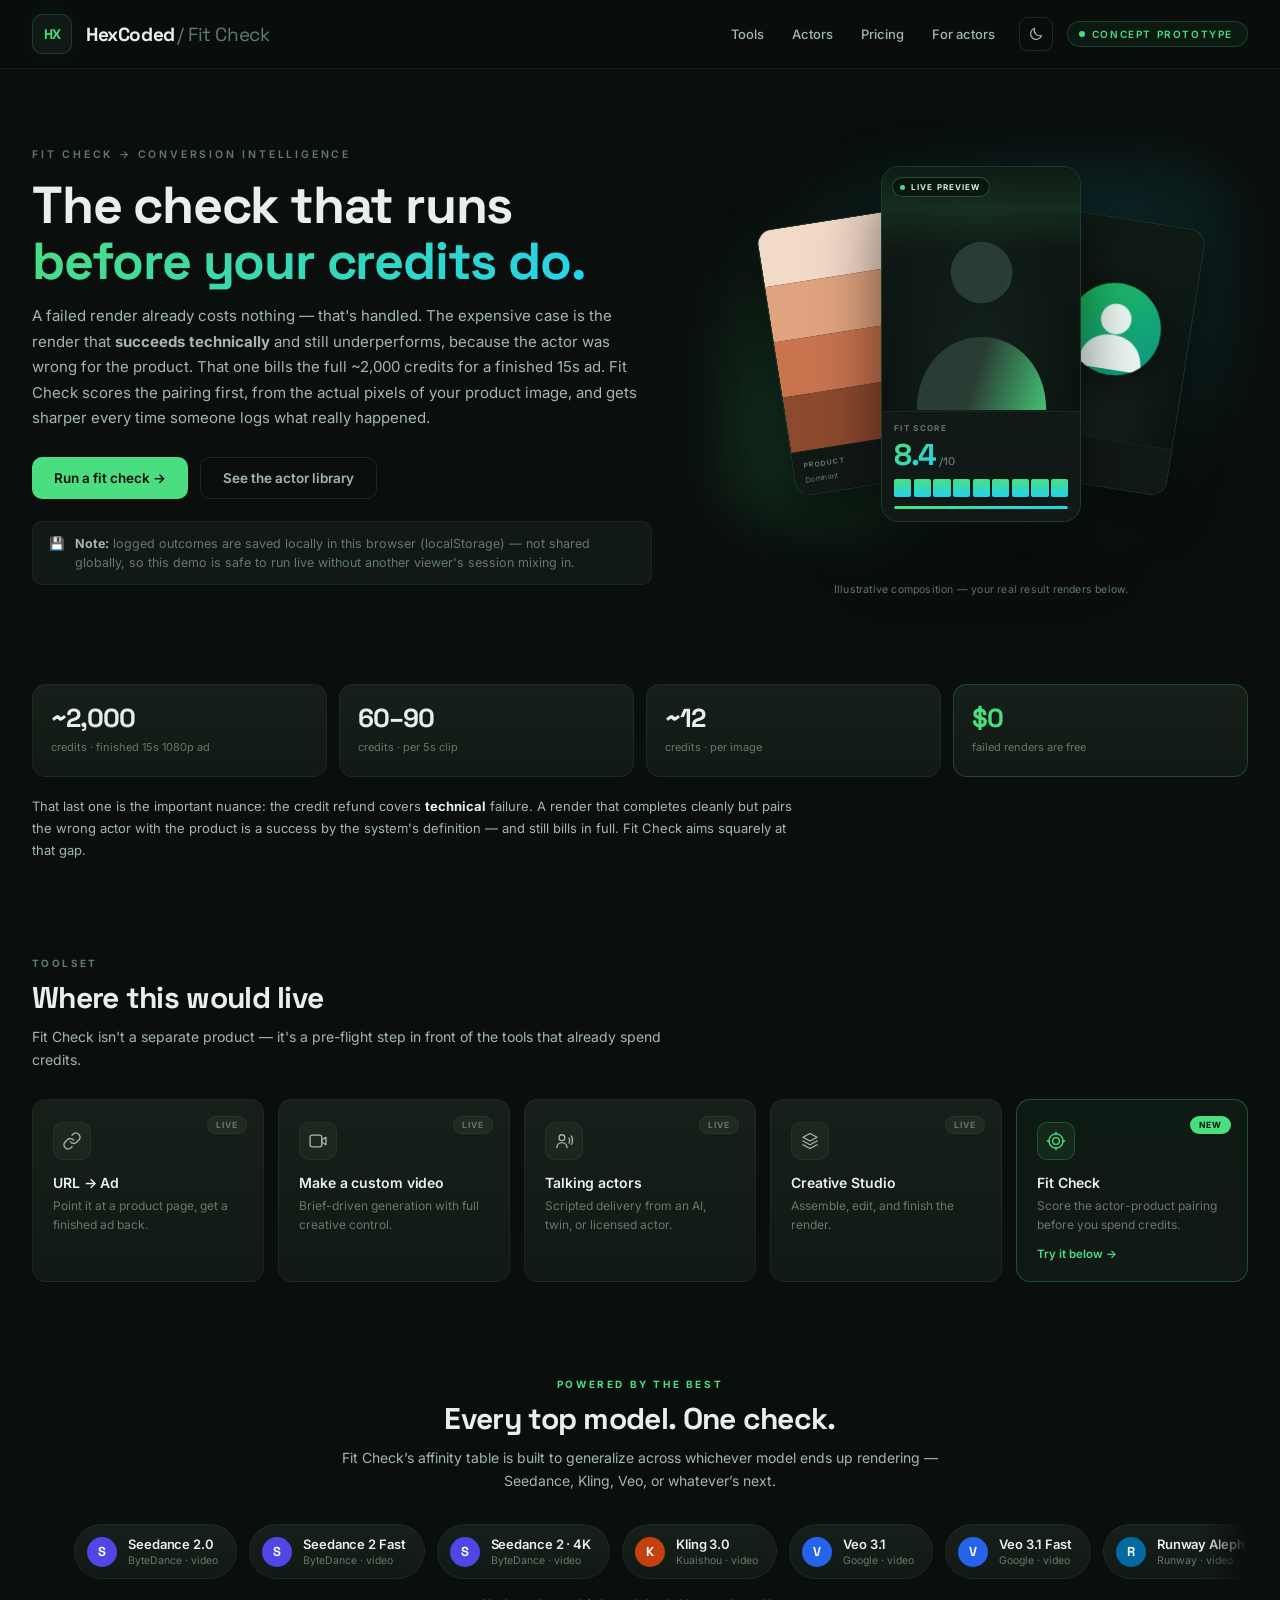
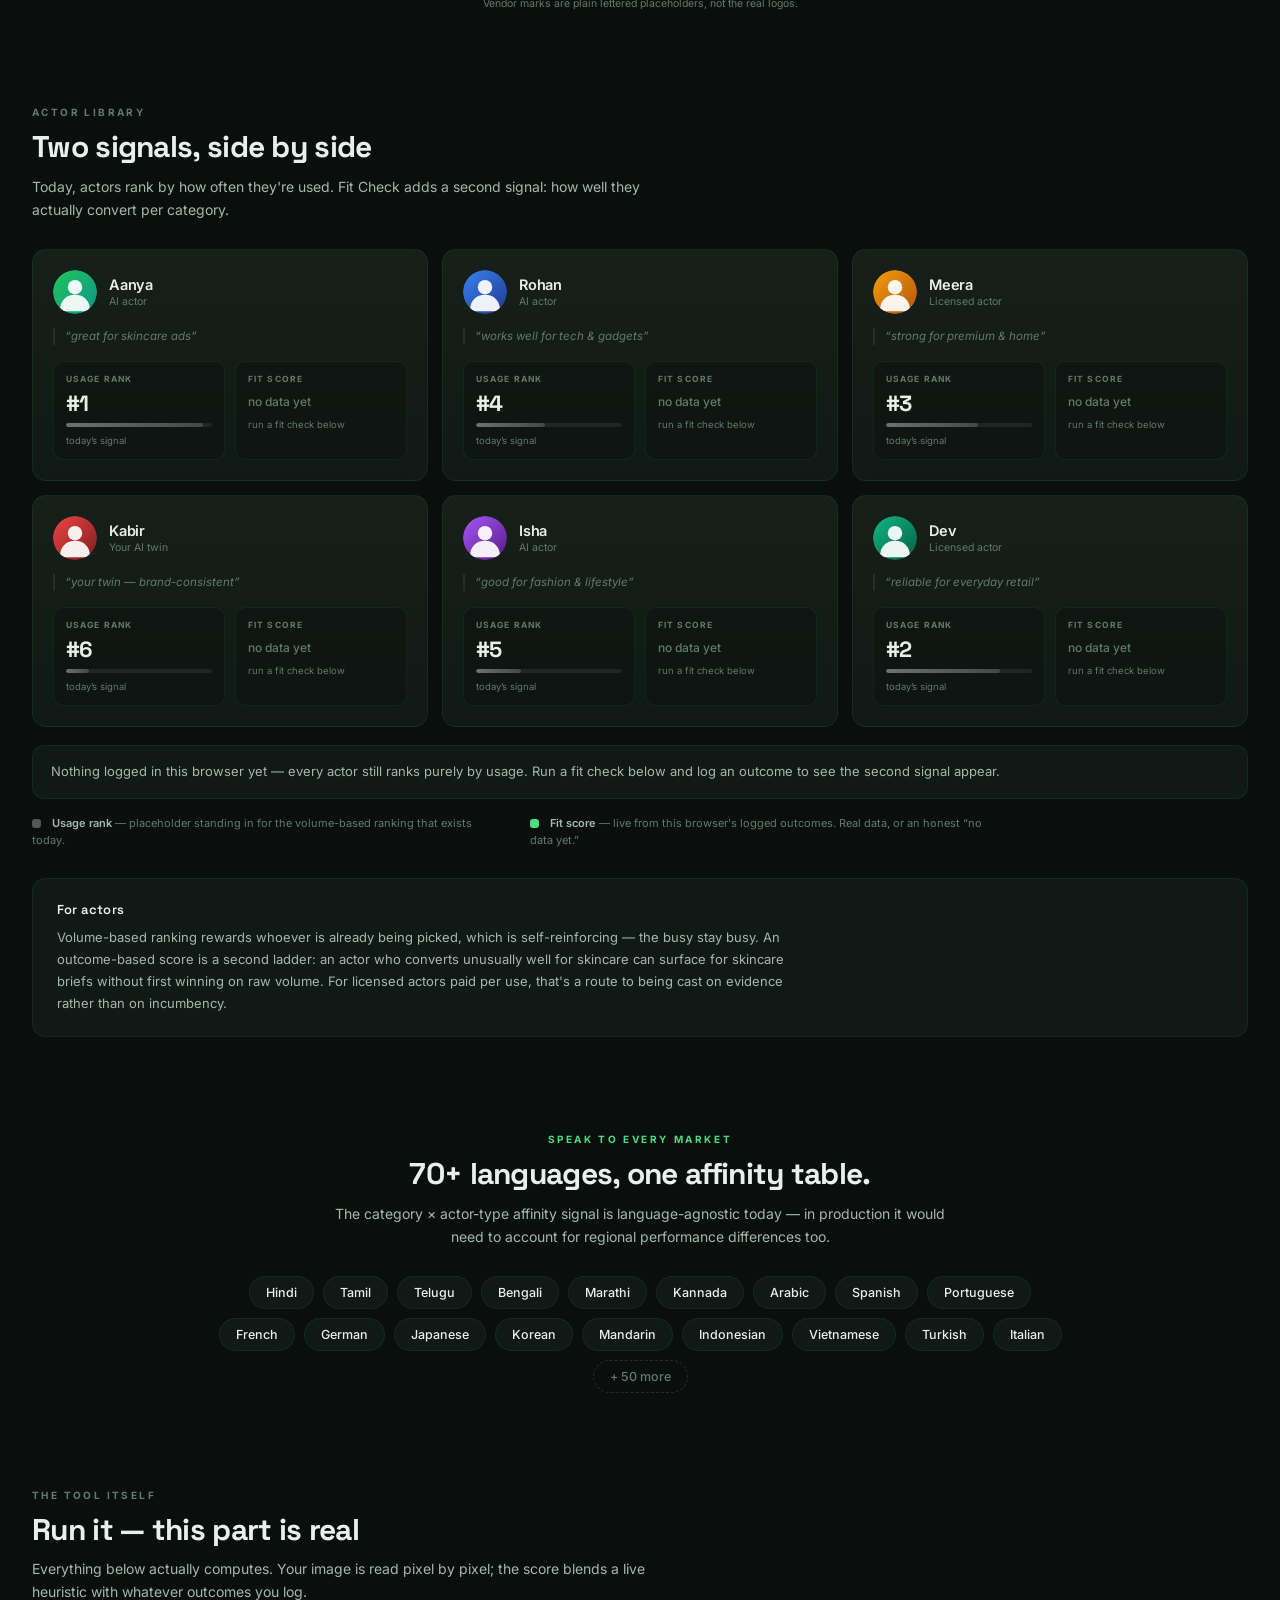
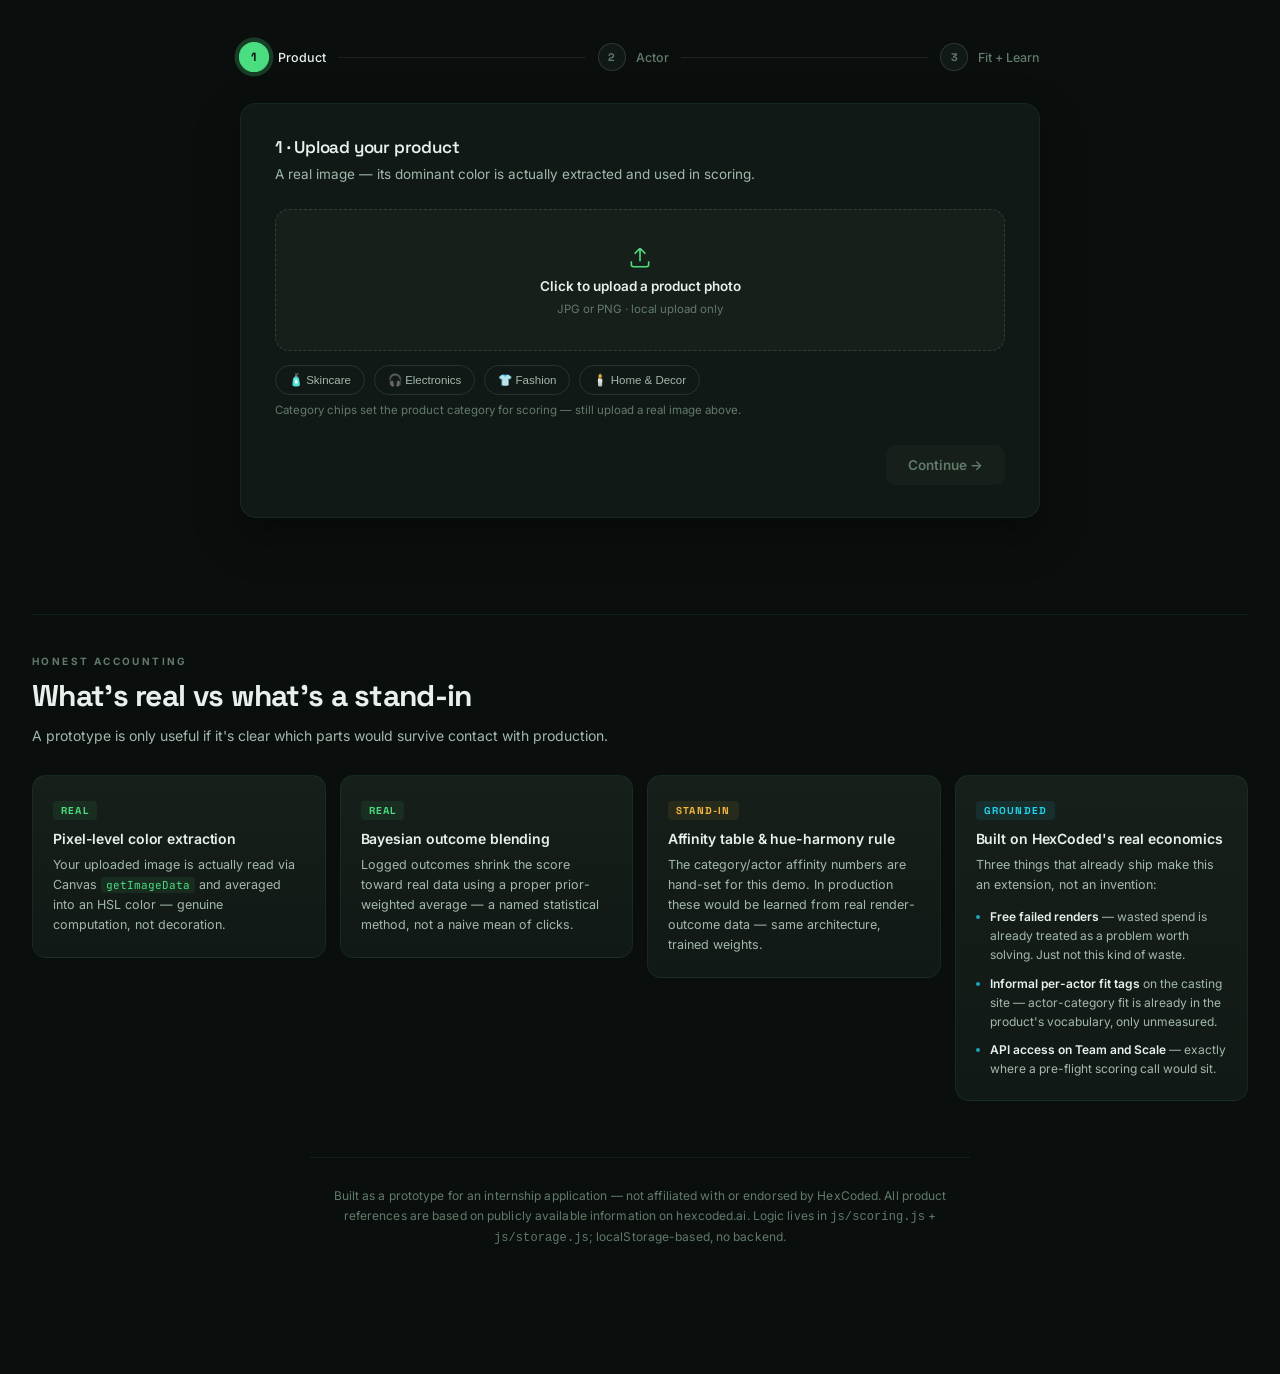
==== index.html @ 9518efae "Fit Check — conversion-intelligence prototype A pre-render "fit check" that scores an actor x produc" ====
<!DOCTYPE html>
<html lang="en">
<head>
<meta charset="UTF-8">
<script>
  /* Applied before first paint so a saved light theme never flashes dark.
     Kept inline and tiny on purpose - it must run before the stylesheet
     paints, which a deferred module cannot do. */
  (function () {
    try {
      if (localStorage.getItem('hexcoded-theme') === 'light') {
        document.documentElement.setAttribute('data-theme', 'light');
      }
    } catch (e) { /* storage blocked - fall through to the dark default */ }
  })();
</script>
<meta name="viewport" content="width=device-width, initial-scale=1.0">
<title>Fit Check · Conversion Intelligence — HexCoded concept prototype</title>
<meta name="description" content="A concept prototype for Fit Check: a conversion-intelligence score that runs before credits are spent, computed from real pixel data, blended with a category/actor affinity table, and Bayesian-shrunk toward logged outcomes.">
<link rel="icon" href="data:image/svg+xml,%3Csvg xmlns=%27http://www.w3.org/2000/svg%27 viewBox=%270 0 32 32%27%3E%3Crect width=%2732%27 height=%2732%27 rx=%278%27 fill=%27%230a0f0d%27/%3E%3Ccircle cx=%2716%27 cy=%2716%27 r=%279%27 fill=%27none%27 stroke=%27%234ade80%27 stroke-width=%272%27/%3E%3Ccircle cx=%2716%27 cy=%2716%27 r=%273.5%27 fill=%27%234ade80%27/%3E%3C/svg%3E">
<link rel="preconnect" href="https://fonts.googleapis.com">
<link href="https://fonts.googleapis.com/css2?family=Space+Grotesk:wght@400;500;600;700&family=Inter:wght@400;500;600&family=JetBrains+Mono:wght@400;500&display=swap" rel="stylesheet">
<link rel="stylesheet" href="style.css">
</head>
<body id="top">

<!-- ══ NAV — full-bleed ═══════════════════════════════════════════ -->
<header class="site-header">
  <div class="header-inner">
    <a class="brand" href="#top">
      <div class="brand-mark">HX</div>
      <div class="brand-name">HexCoded <span>/ Fit Check</span></div>
    </a>

    <nav class="site-nav" aria-label="Product navigation">
      <a href="#tools">Tools</a>
      <a href="#actors">Actors</a>
      <a href="#pricing">Pricing</a>
      <a href="#for-actors">For actors</a>
    </nav>

    <div class="header-actions">
      <button class="theme-toggle" id="themeToggle" type="button"
              aria-label="Switch to light theme" title="Switch to light theme" aria-pressed="false">
        <svg class="icon-moon" viewBox="0 0 24 24" fill="none" stroke="currentColor"
             stroke-width="1.7" stroke-linecap="round" stroke-linejoin="round" aria-hidden="true">
          <path d="M20.5 14.2A8.5 8.5 0 019.8 3.5a8.5 8.5 0 1010.7 10.7z"/>
        </svg>
        <svg class="icon-sun" viewBox="0 0 24 24" fill="none" stroke="currentColor"
             stroke-width="1.7" stroke-linecap="round" stroke-linejoin="round" aria-hidden="true">
          <circle cx="12" cy="12" r="4.2"/>
          <path d="M12 2v2.4M12 19.6V22M22 12h-2.4M4.4 12H2M19.1 4.9l-1.7 1.7M6.6 17.4l-1.7 1.7M19.1 19.1l-1.7-1.7M6.6 6.6L4.9 4.9"/>
        </svg>
      </button>
      <div class="badge"><span class="badge-dot" aria-hidden="true"></span>Concept Prototype</div>
    </div>
  </div>
</header>

<main class="wrap">

  <!-- ══ 2 · HERO ═══════════════════════════════════════════════════ -->
  <section class="hero">
    <div class="hero-copy">
      <div class="eyebrow">Fit Check → Conversion Intelligence</div>
      <h1>The check that runs <em>before your credits do.</em></h1>
      <p class="sub">A failed render already costs nothing — that's handled. The expensive case is the render that <b>succeeds technically</b> and still underperforms, because the actor was wrong for the product. That one bills the full ~2,000 credits for a finished 15s ad. Fit Check scores the pairing first, from the actual pixels of your product image, and gets sharper every time someone logs what really happened.</p>

      <div class="hero-cta">
        <a class="btn btn-primary" href="#flow">Run a fit check →</a>
        <a class="btn btn-ghost" href="#actors">See the actor library</a>
      </div>

      <div class="notice">💾 <span><b>Note:</b> logged outcomes are saved locally in this browser (localStorage) — not shared globally, so this demo is safe to run live without another viewer's session mixing in.</span></div>
    </div>

    <aside class="hero-visual">
      <div class="hv-stack" aria-hidden="true">
        <div class="hv-glow"></div>

        <!-- back left · product colour read -->
        <article class="hv-card hv-card--left">
          <div class="hv-scene">
            <div class="hv-swatches">
              <span style="--c:#f2d9c8"></span>
              <span style="--c:#e0a37f"></span>
              <span style="--c:#c9744f"></span>
              <span style="--c:#8d4a2f"></span>
            </div>
          </div>
          <div class="hv-readout">
            <div class="hv-cap">Product</div>
            <div class="hv-foot"><span>Dominant</span><span class="hv-mono">24&deg;</span></div>
          </div>
        </article>

        <!-- back right · actor persona -->
        <article class="hv-card hv-card--right">
          <div class="hv-scene">
            <div class="hv-portrait">
              <svg viewBox="0 0 64 64" xmlns="http://www.w3.org/2000/svg">
                <defs>
                  <linearGradient id="hvGrad" x1="0" y1="0" x2="1" y2="1">
                    <stop offset="0%" stop-color="#22c55e"/>
                    <stop offset="100%" stop-color="#0d9488"/>
                  </linearGradient>
                </defs>
                <circle cx="32" cy="32" r="32" fill="url(#hvGrad)"/>
                <circle cx="32" cy="25" r="10.5" fill="#fff" fill-opacity=".92"/>
                <path d="M10 60C10 44 19.5 36 32 36s22 8 22 24Z" fill="#fff" fill-opacity=".92"/>
              </svg>
            </div>
          </div>
          <div class="hv-readout">
            <div class="hv-cap">Actor</div>
            <div class="hv-name">Aanya</div>
          </div>
        </article>

        <!-- front · the animated one -->
        <article class="hv-card hv-card--front">
          <div class="hv-scene">
            <div class="hv-live"><span class="hv-live-dot"></span>Live preview</div>
            <div class="hv-scan"></div>
            <div class="hv-figure"></div>
          </div>
          <div class="hv-readout">
            <div class="hv-cap">Fit score</div>
            <div class="hv-score"><b>8.4</b><span>/10</span></div>
            <div class="hv-wave">
              <i></i><i></i><i></i><i></i><i></i><i></i><i></i><i></i><i></i>
            </div>
            <div class="hv-prog"><i></i></div>
          </div>
        </article>
      </div>
      <p class="hv-caption">Illustrative composition &mdash; your real result renders below.</p>
    </aside>
  </section>

  <!-- ══ PRICING CONTEXT — the economics this sits on top of ════════ -->
  <section class="section econ" id="pricing">
    <div class="econ-strip">
      <div class="econ-cell">
        <div class="econ-num">~2,000</div>
        <div class="econ-lbl">credits · finished 15s 1080p ad</div>
      </div>
      <div class="econ-cell">
        <div class="econ-num">60–90</div>
        <div class="econ-lbl">credits · per 5s clip</div>
      </div>
      <div class="econ-cell">
        <div class="econ-num">~12</div>
        <div class="econ-lbl">credits · per image</div>
      </div>
      <div class="econ-cell econ-cell--free">
        <div class="econ-num">$0</div>
        <div class="econ-lbl">failed renders are free</div>
      </div>
    </div>
    <p class="econ-note">That last one is the important nuance: the credit refund covers <b>technical</b> failure. A render that completes cleanly but pairs the wrong actor with the product is a success by the system's definition — and still bills in full. Fit Check aims squarely at that gap.</p>
  </section>

  <!-- ══ 3 · TOOLSET ════════════════════════════════════════════════ -->
  <section class="section" id="tools">
    <div class="section-head">
      <div class="section-eyebrow">Toolset</div>
      <h2 class="section-title">Where this would live</h2>
      <p class="section-sub">Fit Check isn't a separate product — it's a pre-flight step in front of the tools that already spend credits.</p>
    </div>

    <div class="tool-grid">
      <div class="tool-card">
        <div class="tool-icon" aria-hidden="true">
          <svg viewBox="0 0 24 24" fill="none" stroke="currentColor" stroke-width="1.6" stroke-linecap="round" stroke-linejoin="round">
            <path d="M10 13a5 5 0 007.5.5l3-3a5 5 0 00-7-7l-1.5 1.5"/>
            <path d="M14 11a5 5 0 00-7.5-.5l-3 3a5 5 0 007 7L12 19"/>
          </svg>
        </div>
        <div class="tool-name">URL → Ad</div>
        <div class="tool-desc">Point it at a product page, get a finished ad back.</div>
        <div class="tool-tag">Live</div>
      </div>

      <div class="tool-card">
        <div class="tool-icon" aria-hidden="true">
          <svg viewBox="0 0 24 24" fill="none" stroke="currentColor" stroke-width="1.6" stroke-linecap="round" stroke-linejoin="round">
            <rect x="2.5" y="5" width="14" height="14" rx="2.5"/>
            <path d="M16.5 10.5L21.5 7.5v9l-5-3z"/>
          </svg>
        </div>
        <div class="tool-name">Make a custom video</div>
        <div class="tool-desc">Brief-driven generation with full creative control.</div>
        <div class="tool-tag">Live</div>
      </div>

      <div class="tool-card">
        <div class="tool-icon" aria-hidden="true">
          <svg viewBox="0 0 24 24" fill="none" stroke="currentColor" stroke-width="1.6" stroke-linecap="round" stroke-linejoin="round">
            <circle cx="9.5" cy="8" r="3.5"/>
            <path d="M3.5 20c0-3.6 2.7-6 6-6s6 2.4 6 6"/>
            <path d="M18 8.5c1 1.2 1 4.8 0 6M20.8 6c1.8 2 1.8 8 0 10"/>
          </svg>
        </div>
        <div class="tool-name">Talking actors</div>
        <div class="tool-desc">Scripted delivery from an AI, twin, or licensed actor.</div>
        <div class="tool-tag">Live</div>
      </div>

      <div class="tool-card">
        <div class="tool-icon" aria-hidden="true">
          <svg viewBox="0 0 24 24" fill="none" stroke="currentColor" stroke-width="1.6" stroke-linecap="round" stroke-linejoin="round">
            <path d="M12 3l8.5 4.5L12 12 3.5 7.5 12 3z"/>
            <path d="M3.5 12L12 16.5 20.5 12M3.5 16.5L12 21l8.5-4.5"/>
          </svg>
        </div>
        <div class="tool-name">Creative Studio</div>
        <div class="tool-desc">Assemble, edit, and finish the render.</div>
        <div class="tool-tag">Live</div>
      </div>

      <a class="tool-card tool-card--new" href="#flow">
        <div class="tool-icon" aria-hidden="true">
          <svg viewBox="0 0 24 24" fill="none" stroke="currentColor" stroke-width="1.6" stroke-linecap="round" stroke-linejoin="round">
            <circle cx="12" cy="12" r="8.5"/>
            <circle cx="12" cy="12" r="4"/>
            <path d="M12 1.5v3M12 19.5v3M22.5 12h-3M4.5 12h-3"/>
          </svg>
        </div>
        <div class="tool-name">Fit Check</div>
        <div class="tool-desc">Score the actor-product pairing before you spend credits.</div>
        <div class="tool-tag tool-tag--new">New</div>
        <div class="tool-go">Try it below →</div>
      </a>
    </div>
  </section>


  <!-- ══ MODELS STRIP ═══════════════════════════════════════════════ -->
  <section class="section" id="models">
    <div class="section-head section-head--center">
      <div class="section-eyebrow section-eyebrow--accent">Powered by the best</div>
      <h2 class="section-title">Every top model. One check.</h2>
      <p class="section-sub">Fit Check&rsquo;s affinity table is built to generalize across whichever model ends up rendering &mdash; Seedance, Kling, Veo, or whatever&rsquo;s next.</p>
    </div>

    <div class="model-rail" tabindex="0" role="group" aria-label="Supported rendering models">
      <div class="model-row">
        <div class="model-badge">
          <span class="model-mark" style="--mc:#4f46e5" aria-hidden="true">S</span>
          <span class="model-meta">
            <span class="model-name">Seedance 2.0</span>
            <span class="model-vendor">ByteDance &middot; video</span>
          </span>
        </div>
        <div class="model-badge">
          <span class="model-mark" style="--mc:#4f46e5" aria-hidden="true">S</span>
          <span class="model-meta">
            <span class="model-name">Seedance 2 Fast</span>
            <span class="model-vendor">ByteDance &middot; video</span>
          </span>
        </div>
        <div class="model-badge">
          <span class="model-mark" style="--mc:#4f46e5" aria-hidden="true">S</span>
          <span class="model-meta">
            <span class="model-name">Seedance 2 · 4K</span>
            <span class="model-vendor">ByteDance &middot; video</span>
          </span>
        </div>
        <div class="model-badge">
          <span class="model-mark" style="--mc:#c2410c" aria-hidden="true">K</span>
          <span class="model-meta">
            <span class="model-name">Kling 3.0</span>
            <span class="model-vendor">Kuaishou &middot; video</span>
          </span>
        </div>
        <div class="model-badge">
          <span class="model-mark" style="--mc:#2563eb" aria-hidden="true">V</span>
          <span class="model-meta">
            <span class="model-name">Veo 3.1</span>
            <span class="model-vendor">Google &middot; video</span>
          </span>
        </div>
        <div class="model-badge">
          <span class="model-mark" style="--mc:#2563eb" aria-hidden="true">V</span>
          <span class="model-meta">
            <span class="model-name">Veo 3.1 Fast</span>
            <span class="model-vendor">Google &middot; video</span>
          </span>
        </div>
        <div class="model-badge">
          <span class="model-mark" style="--mc:#0369a1" aria-hidden="true">R</span>
          <span class="model-meta">
            <span class="model-name">Runway Aleph</span>
            <span class="model-vendor">Runway &middot; video</span>
          </span>
        </div>
        <div class="model-badge">
          <span class="model-mark" style="--mc:#a16207" aria-hidden="true">G</span>
          <span class="model-meta">
            <span class="model-name">Nano Banana Pro</span>
            <span class="model-vendor">Google &middot; image</span>
          </span>
        </div>
        <div class="model-badge">
          <span class="model-mark" style="--mc:#a16207" aria-hidden="true">G</span>
          <span class="model-meta">
            <span class="model-name">Nano Banana 2</span>
            <span class="model-vendor">Google &middot; image</span>
          </span>
        </div>
        <div class="model-badge">
          <span class="model-mark" style="--mc:#047857" aria-hidden="true">O</span>
          <span class="model-meta">
            <span class="model-name">GPT Image 2</span>
            <span class="model-vendor">OpenAI &middot; image</span>
          </span>
        </div>
        <div class="model-badge">
          <span class="model-mark" style="--mc:#7e22ce" aria-hidden="true">F</span>
          <span class="model-meta">
            <span class="model-name">FLUX.2</span>
            <span class="model-vendor">Black Forest Labs &middot; image</span>
          </span>
        </div>
        <div class="model-badge">
          <span class="model-mark" style="--mc:#be185d" aria-hidden="true">R</span>
          <span class="model-meta">
            <span class="model-name">Recraft 4.1</span>
            <span class="model-vendor">Recraft &middot; image</span>
          </span>
        </div>
      </div>
    </div>
    <p class="model-note">Vendor marks are plain lettered placeholders, not the real logos.</p>
  </section>

  <!-- ══ 4 · ACTOR LIBRARY — the core visual ════════════════════════ -->
  <section class="section" id="actors">
    <div class="section-head">
      <div class="section-eyebrow">Actor library</div>
      <h2 class="section-title">Two signals, side by side</h2>
      <p class="section-sub">Today, actors rank by how often they're used. Fit Check adds a second signal: how well they actually convert per category.</p>
    </div>

    <div class="lib-grid" id="libGrid"></div>

    <div class="lib-verdict" id="libVerdict"></div>

    <div class="lib-legend">
      <div class="lib-legend-item"><span class="lib-key lib-key--usage"></span> <b>Usage rank</b> — placeholder standing in for the volume-based ranking that exists today.</div>
      <div class="lib-legend-item"><span class="lib-key lib-key--fit"></span> <b>Fit score</b> — live from this browser's logged outcomes. Real data, or an honest “no data yet.”</div>
    </div>

    <div class="for-actors" id="for-actors">
      <div class="fa-title">For actors</div>
      <p class="fa-p">Volume-based ranking rewards whoever is already being picked, which is self-reinforcing — the busy stay busy. An outcome-based score is a second ladder: an actor who converts unusually well for skincare can surface for skincare briefs without first winning on raw volume. For licensed actors paid per use, that's a route to being cast on evidence rather than on incumbency.</p>
    </div>
  </section>


  <!-- ══ LANGUAGES ══════════════════════════════════════════════════ -->
  <section class="section" id="languages">
    <div class="section-head section-head--center">
      <div class="section-eyebrow section-eyebrow--accent">Speak to every market</div>
      <h2 class="section-title">70+ languages, one affinity table.</h2>
      <p class="section-sub">The category &times; actor-type affinity signal is language-agnostic today &mdash; in production it would need to account for regional performance differences too.</p>
    </div>

    <div class="lang-pills">
      <span class="lang-pill">Hindi</span>
      <span class="lang-pill">Tamil</span>
      <span class="lang-pill">Telugu</span>
      <span class="lang-pill">Bengali</span>
      <span class="lang-pill">Marathi</span>
      <span class="lang-pill">Kannada</span>
      <span class="lang-pill">Arabic</span>
      <span class="lang-pill">Spanish</span>
      <span class="lang-pill">Portuguese</span>
      <span class="lang-pill">French</span>
      <span class="lang-pill">German</span>
      <span class="lang-pill">Japanese</span>
      <span class="lang-pill">Korean</span>
      <span class="lang-pill">Mandarin</span>
      <span class="lang-pill">Indonesian</span>
      <span class="lang-pill">Vietnamese</span>
      <span class="lang-pill">Turkish</span>
      <span class="lang-pill">Italian</span>
      <span class="lang-pill lang-pill--more">+ 50 more</span>
    </div>
  </section>

  <!-- ══ 5 · THE WORKING FIT CHECK FLOW ═════════════════════════════ -->
  <section class="section" id="flow-section">
    <div class="section-head">
      <div class="section-eyebrow">The tool itself</div>
      <h2 class="section-title">Run it — this part is real</h2>
      <p class="section-sub">Everything below actually computes. Your image is read pixel by pixel; the score blends a live heuristic with whatever outcomes you log.</p>
    </div>

    <div class="flow" id="flow">

      <div class="rail">
        <div class="step-pt"><div class="dot active" id="dot1">1</div><div class="step-label on" id="lab1">Product</div></div>
        <div class="rail-line"></div>
        <div class="step-pt"><div class="dot" id="dot2">2</div><div class="step-label" id="lab2">Actor</div></div>
        <div class="rail-line"></div>
        <div class="step-pt"><div class="dot" id="dot3">3</div><div class="step-label" id="lab3">Fit + Learn</div></div>
      </div>

      <!-- STEP 1 -->
      <div class="panel" id="step1">
        <div class="panel-title">1 · Upload your product</div>
        <div class="panel-desc">A real image — its dominant color is actually extracted and used in scoring.</div>

        <label class="drop" id="dropZone">
          <input type="file" id="fileInput" accept="image/*">
          <svg width="26" height="26" viewBox="0 0 24 24" fill="none" stroke="#4ade80" stroke-width="1.5"><path d="M12 16V4M12 4L7 9M12 4l5 5"/><path d="M4 16v3a2 2 0 002 2h12a2 2 0 002-2v-3"/></svg>
          <div class="drop-title" id="dropTitle">Click to upload a product photo</div>
          <div class="drop-sub" id="dropSub">JPG or PNG · local upload only</div>
        </label>

        <div class="samples">
          <button class="sample-chip" data-cat="Skincare">🧴 Skincare</button>
          <button class="sample-chip" data-cat="Electronics">🎧 Electronics</button>
          <button class="sample-chip" data-cat="Fashion">👕 Fashion</button>
          <button class="sample-chip" data-cat="Home &amp; Decor">🕯️ Home &amp; Decor</button>
        </div>
        <div class="drop-sub" style="margin-top:8px">Category chips set the product category for scoring — still upload a real image above.</div>

        <div class="err-box" id="uploadErr"></div>

        <div class="row">
          <div></div>
          <button class="btn btn-primary" id="toStep2" disabled>Continue →</button>
        </div>
      </div>

      <!-- STEP 2 -->
      <div class="panel" id="step2" style="display:none">
        <div class="panel-title">2 · Pick an actor</div>
        <div class="panel-desc">Each persona carries a defined brand-tone color used in the real hue-harmony calculation.</div>

        <div class="actor-grid" id="actorGrid"></div>

        <div class="row">
          <button class="btn btn-ghost" id="backTo1">← Back</button>
          <button class="btn btn-primary" id="toStep3" disabled>Run Fit Check →</button>
        </div>
      </div>

      <!-- STEP 3 -->
      <div class="panel" id="step3" style="display:none">
        <div class="panel-title">3 · Fit Check + Conversion Intelligence</div>
        <div class="panel-desc" id="resultDesc"></div>

        <div class="result-grid">
          <div class="evidence">
            <div class="ev-title">What the score is actually based on</div>
            <div class="ev-row">
              <div class="swatch" id="swatchActor"></div>
              <div class="ev-label">Actor persona tone</div>
            </div>
            <div class="ev-row">
              <div class="swatch" id="swatchProduct"></div>
              <div class="ev-label">Extracted product color</div>
            </div>
            <div class="ev-row">
              <div class="ev-label">Color harmony signal</div>
              <div class="ev-val" id="evColor">—</div>
            </div>
            <div class="ev-row">
              <div class="ev-label">Category × actor affinity</div>
              <div class="ev-val" id="evAffinity">—</div>
            </div>
            <div class="ev-note">Real pixel data from your upload + a curated affinity table — not a hash or a random number. See <code>js/scoring.js</code>.</div>
          </div>

          <div class="score-block">
            <div class="score-head">
              <div class="score-num" id="scoreNum">—</div><div class="score-den">/10</div>
              <div class="conf-pill" id="confPill">—</div>
            </div>
            <div class="verdict" id="verdictBox"></div>

            <div class="logSection">
              <p id="logPrompt">Log what actually happens if this combo were rendered — Bayesian-blends into the score above:</p>
              <div class="logBtns" id="logBtns">
                <button class="logBtn low" data-score="4">👎 Low</button>
                <button class="logBtn avg" data-score="7">🤝 Average</button>
                <button class="logBtn high" data-score="9.5">🚀 High</button>
              </div>
              <div class="logged-tag" id="loggedTag">✓ Logged — score re-blended above</div>
            </div>
          </div>
        </div>

        <div class="row">
          <button class="btn btn-ghost" id="backTo2">← Try another actor</button>
          <button class="btn btn-primary" id="fullRenderBtn">Proceed to full render →</button>
        </div>

        <div class="flywheel">
          <div class="panel-title" style="font-size:14px">Live flywheel — local to this browser</div>
          <div class="fly-stats">
            <div class="stat"><div class="stat-num" id="statCombos">–</div><div class="stat-lbl">Combos w/ data</div></div>
            <div class="stat"><div class="stat-num" id="statPoints">–</div><div class="stat-lbl">Outcomes logged</div></div>
          </div>
          <div class="lb-title">Top performing combos</div>
          <div id="leaderboard"><div class="lb-empty">No data logged yet — be the first.</div></div>
          <button class="resetBtn" id="resetBtn">Reset all local demo data</button>
        </div>
      </div>

    </div>
  </section>

  <!-- ══ 6 · WHY THIS MATTERS ═══════════════════════════════════════ -->
  <section class="section how" id="why">
    <div class="section-head">
      <div class="section-eyebrow">Honest accounting</div>
      <h2 class="section-title">What's real vs what's a stand-in</h2>
      <p class="section-sub">A prototype is only useful if it's clear which parts would survive contact with production.</p>
    </div>

    <div class="how-grid">
      <div class="how-card">
        <div class="how-num how-num--real">Real</div>
        <div class="how-h">Pixel-level color extraction</div>
        <div class="how-p">Your uploaded image is actually read via Canvas <code>getImageData</code> and averaged into an HSL color — genuine computation, not decoration.</div>
      </div>
      <div class="how-card">
        <div class="how-num how-num--real">Real</div>
        <div class="how-h">Bayesian outcome blending</div>
        <div class="how-p">Logged outcomes shrink the score toward real data using a proper prior-weighted average — a named statistical method, not a naive mean of clicks.</div>
      </div>
      <div class="how-card">
        <div class="how-num how-num--standin">Stand-in</div>
        <div class="how-h">Affinity table &amp; hue-harmony rule</div>
        <div class="how-p">The category/actor affinity numbers are hand-set for this demo. In production these would be learned from real render-outcome data — same architecture, trained weights.</div>
      </div>
      <div class="how-card">
        <div class="how-num how-num--grounded">Grounded</div>
        <div class="how-h">Built on HexCoded's real economics</div>
        <div class="how-p">Three things that already ship make this an extension, not an invention:</div>
        <ul class="how-list">
          <li><b>Free failed renders</b> — wasted spend is already treated as a problem worth solving. Just not this kind of waste.</li>
          <li><b>Informal per-actor fit tags</b> on the casting site — actor-category fit is already in the product's vocabulary, only unmeasured.</li>
          <li><b>API access on Team and Scale</b> — exactly where a pre-flight scoring call would sit.</li>
        </ul>
      </div>
    </div>
  </section>

  <footer id="colophon">Built as a prototype for an internship application — not affiliated with or endorsed by HexCoded. All product references are based on publicly available information on hexcoded.ai. Logic lives in <code>js/scoring.js</code> + <code>js/storage.js</code>; localStorage-based, no backend.</footer>
</main>

<div class="toast" id="toast"></div>

<script type="module" src="js/theme.js"></script>
<script type="module" src="js/main.js"></script>
<script type="module" src="js/library.js"></script>
</body>
</html>
---- style.css ----
/* ═══════════════════════════════════════════════════════════════════
   HexCoded · Conversion Intelligence — Production Design System
   ═══════════════════════════════════════════════════════════════════ */

/* ── Tokens ────────────────────────────────────────────────────── */
:root {
  --bg: #0a0f0d;
  --surface: #111916;
  --surface-2: #161f19;
  --surface-3: #1c2720;

  --border: rgba(74, 222, 128, .08);
  --border-hl: rgba(74, 222, 128, .18);

  --accent: #4ade80;
  --accent-dim: #2e6b48;
  --accent-glow: rgba(74, 222, 128, .22);

  --warn: #f4b740;
  --danger: #f2555a;

  --text: #e8f0eb;
  --text-2: #a3b8ab;
  --text-3: #617a6a;


  /* ── role tokens (light theme overrides these below) ───────────── */
  --accent-fill: #4ade80;      /* green that carries --on-accent ink */
  --accent-hover: #5ce898;
  --on-accent: #0a0f0d;        /* ink on a green fill */

  --grad-a: #4ade80;
  --grad-b: #22d3ee;
  --cyan: #22d3ee;
  --cyan-wash: rgba(34,211,238,.09);
  --cyan-wash-2: rgba(34,211,238,.16);

  --line-faint: rgba(255,255,255,.05);
  --line:       rgba(255,255,255,.08);
  --line-2:     rgba(255,255,255,.10);
  --line-3:     rgba(255,255,255,.12);
  --line-4:     rgba(255,255,255,.14);
  --fill-subtle: rgba(255,255,255,.04);
  --track:       rgba(255,255,255,.07);
  --track-fill:  rgba(255,255,255,.35);
  --track-fill-2: rgba(255,255,255,.16);
  --key-usage:   rgba(255,255,255,.30);
  --inset:       rgba(0,0,0,.18);

  --shadow-c:        rgba(0,0,0,.4);
  --shadow-c-soft:   rgba(0,0,0,.3);
  --shadow-c-strong: rgba(0,0,0,.55);

  --verdict-warm-fg: #c7f5d8;
  --verdict-cold-fg: #ffd4d5;
  --header-bg: rgba(10, 15, 13, .82);

  --hero-wash: rgba(74,222,128,.07);
  --hv-silhouette: url("data:image/svg+xml,%3Csvg xmlns='http://www.w3.org/2000/svg' viewBox='0 0 100 132'%3E%3Ccircle cx='50' cy='38' r='21'/%3E%3Cpath d='M6 132c0-29.5 19.7-50 44-50s44 20.5 44 50z'/%3E%3C/svg%3E");

  --mono: 'JetBrains Mono', 'SF Mono', 'Fira Code', monospace;
}

/* ── Reset ─────────────────────────────────────────────────────── */
*, *::before, *::after { box-sizing: border-box; margin: 0; padding: 0; }
html { scroll-behavior: smooth; }
body {
  font-family: 'Inter', -apple-system, BlinkMacSystemFont, sans-serif;
  background: var(--bg);
  color: var(--text);
  min-height: 100vh;
  -webkit-font-smoothing: antialiased;
  -moz-osx-font-smoothing: grayscale;
  padding: 0 0 100px;
  /* single subtle top glow — not over-produced */
  background-image:
    radial-gradient(ellipse 900px 440px at 20% -6%, var(--hero-wash), transparent 60%);
}

/* ── Layout ────────────────────────────────────────────────────── */
/* .wrap is the WIDE container for hero / transparency / footer.
   .flow is the NARROW, centred container for the linear step panels. */
.wrap {
  max-width: 1280px;
  margin: 0 auto;
  padding: 0 32px;
}
.flow {
  max-width: 800px;
  margin: 0 auto;
  scroll-margin-top: 96px;
}
/* Long-form text never runs the full 1280px measure. */
.sub, .notice, footer { max-width: 660px; }

/* ── Keyframes ─────────────────────────────────────────────────── */
@keyframes fadeUp {
  from { opacity: 0; transform: translateY(18px); }
  to   { opacity: 1; transform: translateY(0); }
}
@keyframes panelIn {
  from { opacity: 0; transform: translateY(12px) scale(.985); }
  to   { opacity: 1; transform: translateY(0)   scale(1); }
}
@keyframes scorePulse {
  0%   { transform: scale(1); }
  35%  { transform: scale(1.08); }
  100% { transform: scale(1); }
}
@keyframes scaleIn {
  from { opacity: 0; transform: translateY(12px) scale(.985); }
  to   { opacity: 1; transform: translateY(0)   scale(1); }
}
@keyframes dotPulse {
  0%, 100% { box-shadow: 0 0 0 0 rgba(74,222,128,.55); }
  60%      { box-shadow: 0 0 0 5px rgba(74,222,128,0); }
}
@keyframes toastUp {
  from { opacity: 0; transform: translateX(-50%) translateY(16px); }
  to   { opacity: 1; transform: translateX(-50%) translateY(0); }
}

/* ══════════════════════════════════════════════════════════════════
   LIGHT THEME
   Same token names, re-pointed. Dark stays the default; light is opt-in
   via data-theme="light" on <html>. On white the dark theme's tricks
   invert: green-tinted glows become grey hairlines, and depth comes
   from soft shadows instead of border luminance.
   ══════════════════════════════════════════════════════════════════ */
html[data-theme="light"] {
  --bg: #f4f9f6;
  --surface: #ffffff;
  --surface-2: #fbfdfc;
  --surface-3: #f1f7f3;

  --border: rgba(13, 42, 30, .10);
  --border-hl: rgba(22, 163, 74, .32);

  --accent: #15803d;          /* green that must stay readable AS TEXT on white */
  --accent-fill: #22c55e;     /* vivid green that carries --on-accent ink */
  --accent-hover: #16a34a;
  --accent-dim: #86efac;
  --accent-glow: rgba(34, 197, 94, .20);
  --on-accent: #04240f;

  --grad-a: #16a34a;
  --grad-b: #0891b2;
  --cyan: #0e7490;
  --cyan-wash: rgba(14, 116, 144, .08);
  --cyan-wash-2: rgba(14, 116, 144, .14);

  --warn: #b45309;
  --danger: #dc2626;

  --text:   #0c1a13;   /* headings: near-black */
  --text-2: #4a5c53;   /* body copy: readable dark gray, ~7:1 on white */
  --text-3: #5b6b62;   /* muted labels - still >=4.5:1 on white and on --surface-3 */

  --line-faint:   rgba(13, 42, 30, .06);
  --line:         rgba(13, 42, 30, .09);
  --line-2:       rgba(13, 42, 30, .12);
  --line-3:       rgba(13, 42, 30, .15);
  --line-4:       rgba(13, 42, 30, .20);
  --fill-subtle:  rgba(13, 42, 30, .04);
  --track:        rgba(13, 42, 30, .08);
  --track-fill:   rgba(13, 42, 30, .42);
  --track-fill-2: rgba(13, 42, 30, .20);
  --key-usage:    rgba(13, 42, 30, .34);
  --inset:        rgba(13, 42, 30, .025);

  --shadow-c:        rgba(16, 44, 32, .10);
  --shadow-c-soft:   rgba(16, 44, 32, .07);
  --shadow-c-strong: rgba(16, 44, 32, .15);

  --verdict-warm-fg: #14532d;
  --verdict-cold-fg: #7f1d1d;
  --header-bg: rgba(255, 255, 255, .88);

  --hero-wash: rgba(34, 197, 94, .10);
}

/* Depth on white comes from shadow, not from a luminous border. */
html[data-theme="light"] .panel,
html[data-theme="light"] .tool-card,
html[data-theme="light"] .lib-card,
html[data-theme="light"] .econ-cell,
html[data-theme="light"] .how-card,
html[data-theme="light"] .evidence,
html[data-theme="light"] .for-actors,
html[data-theme="light"] .notice,
html[data-theme="light"] .stat,
html[data-theme="light"] .lib-verdict {
  box-shadow: 0 1px 2px rgba(16,44,32,.04), 0 6px 18px rgba(16,44,32,.06);
}
html[data-theme="light"] .panel {
  box-shadow: 0 1px 2px rgba(16,44,32,.04), 0 10px 30px rgba(16,44,32,.07);
}
html[data-theme="light"] .tool-card:hover,
html[data-theme="light"] .lib-card:hover,
html[data-theme="light"] .econ-cell:hover,
html[data-theme="light"] .how-card:hover,
html[data-theme="light"] .stat:hover {
  box-shadow: 0 2px 4px rgba(16,44,32,.05), 0 12px 28px rgba(16,44,32,.11);
}

/* The green washes that read as "tint" on black go muddy on white —
   lighten them and lean on the border instead. */
html[data-theme="light"] .badge {
  background: rgba(34,197,94,.07);
  border-color: rgba(22,163,74,.30);
}
html[data-theme="light"] .actor-card.sel,
html[data-theme="light"] .tool-card--new {
  background: linear-gradient(180deg, rgba(34,197,94,.09) 0%, var(--surface) 70%);
}
html[data-theme="light"] .drop {
  background: var(--surface-3);
}
html[data-theme="light"] .drop:hover {
  background: rgba(34,197,94,.06);
  border-color: var(--accent);
}
html[data-theme="light"] .lib-stat {
  background: var(--surface-3);
}
html[data-theme="light"] .lib-card.has-fit .lib-stat--fit {
  background: rgba(34,197,94,.09);
  border-color: rgba(22,163,74,.30);
}
html[data-theme="light"] .verdict.warm,
html[data-theme="light"] .lib-verdict.on {
  background: rgba(34,197,94,.08);
  border-color: rgba(22,163,74,.28);
}
html[data-theme="light"] .verdict.cold {
  background: rgba(220,38,38,.05);
  border-color: rgba(220,38,38,.22);
}
html[data-theme="light"] .btn-ghost {
  border-color: var(--line-2);
}
html[data-theme="light"] .btn-ghost:hover {
  border-color: var(--border-hl);
  background: rgba(34,197,94,.06);
}
html[data-theme="light"] .conf-pill.med,
html[data-theme="light"] .conf-pill.high,
html[data-theme="light"] .how-num--real {
  background: rgba(34,197,94,.11);
}
html[data-theme="light"] .conf-pill.low { background: rgba(180,83,9,.11); }
html[data-theme="light"] .conf-pill.none,
html[data-theme="light"] .err-box { background: rgba(220,38,38,.07); }
html[data-theme="light"] .how-num--standin { background: rgba(180,83,9,.11); }
html[data-theme="light"] .ev-note code,
html[data-theme="light"] .how-p code,
html[data-theme="light"] footer code {
  background: rgba(34,197,94,.11);
}
html[data-theme="light"] .lb-item:hover { background: rgba(34,197,94,.05); }
html[data-theme="light"] .logBtn { background: var(--surface-3); }
html[data-theme="light"] ::selection { background: rgba(34,197,94,.24); color: var(--text); }
html[data-theme="light"] ::-webkit-scrollbar-track { background: var(--surface-3); }
html[data-theme="light"] ::-webkit-scrollbar-thumb { background: rgba(13,42,30,.22); }
html[data-theme="light"] ::-webkit-scrollbar-thumb:hover { background: rgba(13,42,30,.34); }

/* ── Theme toggle button ────────────────────────────────────────── */
.theme-toggle {
  width: 34px; height: 34px; flex-shrink: 0;
  display: inline-flex; align-items: center; justify-content: center;
  border-radius: 9px; cursor: pointer;
  background: transparent;
  border: 1px solid var(--line-2);
  color: var(--text-2);
  transition: color .2s, border-color .2s, background .2s, transform .2s;
}
.theme-toggle:hover {
  color: var(--accent);
  border-color: var(--border-hl);
  background: var(--fill-subtle);
  transform: translateY(-1px);
}
.theme-toggle:focus-visible {
  outline: none;
  box-shadow: 0 0 0 3px var(--accent-glow);
}
.theme-toggle svg { width: 16px; height: 16px; display: block; }
/* show the icon for the theme you would switch TO */
.theme-toggle .icon-sun  { display: none; }
.theme-toggle .icon-moon { display: block; }
html[data-theme="light"] .theme-toggle .icon-sun  { display: block; }
html[data-theme="light"] .theme-toggle .icon-moon { display: none; }

/* ══════════════════════════════════════════════════════════════════
   HEADER / BRAND
   ══════════════════════════════════════════════════════════════════ */
/* The bar itself is full-viewport-width; only .header-inner is capped. */
.site-header {
  position: sticky; top: 0; z-index: 40;
  width: 100%;
  background: var(--header-bg);
  -webkit-backdrop-filter: saturate(150%) blur(14px);
  backdrop-filter: saturate(150%) blur(14px);
  border-bottom: 1px solid var(--border);
  margin-bottom: 56px;
}
.header-inner {
  max-width: 1280px; margin: 0 auto;
  padding: 14px 32px;
  display: flex; align-items: center; gap: 24px;
}
.brand {
  display: flex; align-items: center; gap: 14px;
  text-decoration: none; color: inherit;
  margin-right: auto;
  transition: opacity .2s;
}
.brand:hover { opacity: .82; }

/* ── centre-right nav links ── */
.site-nav {
  display: flex; align-items: center; gap: 28px;
}
.site-nav a {
  font-size: 13px; font-weight: 500;
  color: var(--text-2); text-decoration: none;
  position: relative; padding: 4px 0;
  transition: color .2s;
}
.site-nav a::after {
  content: ""; position: absolute;
  left: 0; right: 0; bottom: -2px; height: 1.5px;
  background: var(--accent);
  transform: scaleX(0); transform-origin: left;
  transition: transform .25s cubic-bezier(.4,0,.2,1);
}
.site-nav a:hover { color: var(--text); }
.site-nav a:hover::after { transform: scaleX(1); }

/* ── far-right actions ── */
.header-actions {
  display: flex; align-items: center; gap: 14px;
  flex-shrink: 0;
}
.btn-sm {
  padding: 9px 16px; font-size: 12.5px;
  text-decoration: none; white-space: nowrap;
}
.brand-mark {
  width: 40px; height: 40px; border-radius: 10px;
  background: var(--surface);
  border: 1.5px solid var(--border-hl);
  display: flex; align-items: center; justify-content: center;
  font-family: 'Space Grotesk', sans-serif;
  font-weight: 700; font-size: 14px;
  color: var(--accent);
  letter-spacing: -.5px;
  flex-shrink: 0;
  box-shadow: 0 0 20px rgba(74,222,128,.06);
}
.brand-name {
  font-family: 'Space Grotesk', sans-serif;
  font-weight: 700; font-size: 19px;
  letter-spacing: -.4px;
  display: flex; align-items: baseline; gap: 0;
}
.brand-name span {
  color: var(--text-3); font-weight: 400;
  margin-left: 2px;
}

/* badge — live-indicator chip */
.badge {
  display: inline-flex; align-items: center; gap: 7px;
  font-size: 10px; letter-spacing: 1.6px; text-transform: uppercase;
  font-weight: 600; color: var(--accent);
  border: 1px solid rgba(74,222,128,.20);
  background: rgba(74,222,128,.05);
  padding: 6px 14px 6px 11px; border-radius: 100px;
}
.badge-dot {
  width: 6px; height: 6px; border-radius: 50%;
  background: var(--accent);
  flex-shrink: 0;
  animation: dotPulse 2.4s ease-out infinite;
}

/* ══════════════════════════════════════════════════════════════════
   HERO
   ══════════════════════════════════════════════════════════════════ */
/* Mobile-first: single column. Two-column kicks in at >=900px (see below). */
.hero {
  display: grid;
  grid-template-columns: 1fr;
  gap: 40px;
  align-items: center;
  padding-bottom: 8px;
}
.hero-cta {
  display: flex; flex-wrap: wrap; gap: 12px;
  margin-top: 26px;
}
.hero-cta .btn { text-decoration: none; }

.eyebrow {
  font-size: 10.5px; letter-spacing: 2.8px; text-transform: uppercase;
  color: var(--text-3); font-weight: 600;
  margin-bottom: 16px;
}
h1 {
  font-family: 'Space Grotesk', sans-serif;
  font-size: clamp(32px, 4.8vw, 52px);
  line-height: 1.08; font-weight: 700;
  letter-spacing: -1.2px;
  max-width: 740px;
  margin-bottom: 4px;
}
h1 em {
  font-style: normal;
  background: linear-gradient(135deg, var(--grad-a), var(--grad-b));
  -webkit-background-clip: text;
  background-clip: text;
  color: transparent;
}
.sub {
  color: var(--text-2); font-size: 15px;
  line-height: 1.7; max-width: 640px;
  margin-top: 14px;
}

/* ── Notice ─────────────────────────────────────────────────────── */
.notice {
  margin-top: 22px; font-size: 12.5px; color: var(--text-3);
  border: 1px solid var(--border); border-radius: 10px;
  padding: 12px 16px;
  background: var(--surface);
  display: flex; gap: 10px; align-items: flex-start;
  line-height: 1.55;
}
.notice b { color: var(--text-2); }

/* ══════════════════════════════════════════════════════════════════
   HERO VISUAL — stacked portrait cards with a live-feeling front card
   All motion is CSS. No video or image files, original artwork only.
   The card CHROME follows the theme; the small preview STAGE stays dark
   in both themes (like a video thumbnail inside a white card), which is
   what keeps the green sweep legible on a light background.
   ══════════════════════════════════════════════════════════════════ */
.hero-visual { display: none; }          /* hidden until the wide breakpoint */

.hv-stack {
  position: relative;
  height: 430px;
  /* one knob drives rest + hover spread so narrow columns can shrink it */
  --hv-spread: 130px;
  display: flex; align-items: center; justify-content: center;
}
.hv-glow {
  position: absolute; inset: 6% 2% 10%;
  border-radius: 44px;
  background:
    radial-gradient(ellipse at 66% 28%, var(--cyan-wash-2), transparent 62%),
    radial-gradient(ellipse at 30% 72%, var(--accent-glow), transparent 62%);
  filter: blur(30px);
  pointer-events: none;
}

.hv-card {
  position: absolute;
  width: 176px;
  aspect-ratio: 9 / 16;
  border-radius: 18px;
  overflow: hidden;
  display: flex; flex-direction: column;
  background: var(--surface);
  border: 1px solid var(--border-hl);
  box-shadow: 0 22px 52px var(--shadow-c-strong);
  transition: transform .5s cubic-bezier(.4,0,.2,1), box-shadow .5s;
}
.hv-card--left  { transform: translateX(calc(var(--hv-spread) * -1)) rotate(-9deg) scale(.86); z-index: 1; }
.hv-card--right { transform: translateX(var(--hv-spread)) rotate( 9deg) scale(.86); z-index: 1; }
.hv-card--front {
  width: 200px;
  z-index: 3;
  transform: translateY(-8px);
  border-color: var(--border-hl);
  box-shadow: 0 30px 64px var(--shadow-c-strong);
}
.hv-stack:hover .hv-card--left  { transform: translateX(calc(var(--hv-spread) * -1.14)) rotate(-11deg) scale(.88); }
.hv-stack:hover .hv-card--right { transform: translateX(calc(var(--hv-spread) * 1.14)) rotate( 11deg) scale(.88); }
.hv-stack:hover .hv-card--front { transform: translateY(-14px); }

/* ── the preview stage: deliberately dark in BOTH themes ─────────── */
.hv-scene {
  position: relative;
  flex: 1;
  background:
    radial-gradient(ellipse at 50% 120%, #17251f 0%, transparent 70%),
    linear-gradient(170deg, #101b16 0%, #0a120f 100%);
  overflow: hidden;
}

/* animated silhouette: a masked element with a gradient sweeping across */
.hv-figure {
  position: absolute; inset: 12% 0 0;
  -webkit-mask-image: var(--hv-silhouette);
          mask-image: var(--hv-silhouette);
  -webkit-mask-size: 74% auto;    mask-size: 74% auto;
  -webkit-mask-position: center bottom; mask-position: center bottom;
  -webkit-mask-repeat: no-repeat; mask-repeat: no-repeat;
  background-image:
    linear-gradient(108deg, transparent 26%, var(--grad-a) 43%, var(--grad-b) 54%, transparent 72%),
    linear-gradient(0deg, #2a3d34, #2a3d34);
  background-size: 260% 100%, 100% 100%;
  background-repeat: no-repeat;
  animation: hvSweep 3.6s linear infinite;
}
@keyframes hvSweep {
  from { background-position: 170% 0, 0 0; }
  to   { background-position: -70% 0, 0 0; }
}

/* a faint horizontal scan line drifting down the stage */
.hv-scan {
  position: absolute; left: 0; right: 0; height: 34%;
  background: linear-gradient(180deg, transparent, rgba(74,222,128,.10), transparent);
  animation: hvScan 4.2s ease-in-out infinite;
  pointer-events: none;
}
@keyframes hvScan {
  0%, 100% { transform: translateY(-40%); opacity: 0; }
  40%      { opacity: 1; }
  60%      { opacity: 1; }
  50%      { transform: translateY(190%); }
}

/* ── LIVE PREVIEW chip — fixed light colours, it sits on the dark stage */
.hv-live {
  position: absolute; top: 10px; left: 10px;
  display: inline-flex; align-items: center; gap: 6px;
  font-size: 8px; font-weight: 700;
  letter-spacing: 1.1px; text-transform: uppercase;
  color: #d6f5e2;
  background: rgba(8,14,11,.62);
  -webkit-backdrop-filter: blur(6px); backdrop-filter: blur(6px);
  border: 1px solid rgba(74,222,128,.30);
  padding: 4px 9px 4px 7px; border-radius: 100px;
  z-index: 2;
}
.hv-live-dot {
  width: 5px; height: 5px; border-radius: 50%;
  background: #4ade80; flex-shrink: 0;
  animation: hvRec 1.6s ease-in-out infinite;
}
@keyframes hvRec {
  0%, 100% { opacity: 1;  box-shadow: 0 0 0 0 rgba(74,222,128,.6); }
  50%      { opacity: .45; box-shadow: 0 0 0 4px rgba(74,222,128,0); }
}

/* ── card chrome below the stage — fully theme-aware ─────────────── */
.hv-readout {
  padding: 11px 12px 12px;
  background: var(--surface);
  border-top: 1px solid var(--border);
  flex-shrink: 0;
}
.hv-cap {
  font-size: 8px; letter-spacing: 1.3px; text-transform: uppercase;
  font-weight: 700; color: var(--text-3);
  margin-bottom: 7px;
}
.hv-score {
  display: flex; align-items: baseline; gap: 3px;
  font-family: 'Space Grotesk', sans-serif;
  line-height: 1;
}
.hv-score b {
  font-size: 30px; font-weight: 700; letter-spacing: -1.4px;
  background: linear-gradient(135deg, var(--grad-a), var(--grad-b));
  -webkit-background-clip: text; background-clip: text; color: transparent;
}
.hv-score span { font-size: 11px; color: var(--text-3); font-weight: 500; }

/* looping waveform — reads as "computing", not as audio */
.hv-wave {
  display: flex; align-items: flex-end; gap: 2.5px;
  height: 18px; margin-top: 9px;
}
.hv-wave i {
  flex: 1; height: 100%; border-radius: 2px;
  background: linear-gradient(180deg, var(--grad-a), var(--grad-b));
  transform-origin: bottom;
  animation: hvWave 1.25s ease-in-out infinite;
}
.hv-wave i:nth-child(1) { animation-delay: -.00s }
.hv-wave i:nth-child(2) { animation-delay: -.14s }
.hv-wave i:nth-child(3) { animation-delay: -.28s }
.hv-wave i:nth-child(4) { animation-delay: -.42s }
.hv-wave i:nth-child(5) { animation-delay: -.56s }
.hv-wave i:nth-child(6) { animation-delay: -.70s }
.hv-wave i:nth-child(7) { animation-delay: -.84s }
.hv-wave i:nth-child(8) { animation-delay: -.98s }
.hv-wave i:nth-child(9) { animation-delay: -1.12s }
@keyframes hvWave {
  0%, 100% { transform: scaleY(.20); opacity: .55; }
  50%      { transform: scaleY(1);   opacity: 1; }
}

.hv-prog {
  height: 3px; margin-top: 9px; border-radius: 100px;
  background: var(--track); overflow: hidden;
}
.hv-prog i {
  display: block; height: 100%; border-radius: 100px;
  background: linear-gradient(90deg, var(--grad-a), var(--grad-b));
  animation: hvProg 3.2s cubic-bezier(.5,0,.3,1) infinite;
}
@keyframes hvProg {
  0%       { width: 3%;  opacity: 1; }
  72%      { width: 84%; opacity: 1; }
  90%,100% { width: 84%; opacity: .25; }
}

/* ── side card contents ─────────────────────────────────────────── */
.hv-swatches {
  position: absolute; inset: 0;
  display: flex; flex-direction: column;
}
.hv-swatches span { flex: 1; background: var(--c); }
.hv-foot {
  display: flex; justify-content: space-between; align-items: baseline;
  font-size: 8.5px; color: var(--text-3); margin-top: 6px;
}
.hv-mono { font-family: var(--mono); color: var(--accent); font-size: 8px; }

.hv-portrait {
  position: absolute; inset: 0;
  display: flex; align-items: center; justify-content: center;
}
.hv-portrait svg {
  width: 62%; height: auto; display: block;
  border-radius: 50%;
  filter: drop-shadow(0 6px 18px rgba(0,0,0,.45));
}
.hv-name { font-weight: 600; font-size: 11.5px; color: var(--text); }
.hv-tag  { font-size: 8.5px; color: var(--text-3); margin-top: 2px; }

/* the hero column narrows fast between 900-1120px - pull the stack in
   so the outer cards cannot push past the viewport edge */
@media (max-width: 1120px) {
  .hv-stack { --hv-spread: 92px; height: 400px; }
  .hv-card { width: 158px; }
  .hv-card--front { width: 180px; }
}

.hv-caption {
  margin-top: 16px; text-align: center;
  font-size: 10.5px; color: var(--text-3);
  letter-spacing: .2px;
}

/* Motion is decoration — kill it when the viewer asks. */
@media (prefers-reduced-motion: reduce) {
  .hv-figure, .hv-scan, .hv-live-dot, .hv-wave i, .hv-prog i { animation: none; }
  .hv-prog i { width: 84%; }
  .hv-wave i { transform: scaleY(.6); }
  .hv-stack:hover .hv-card--left,
  .hv-stack:hover .hv-card--right,
  .hv-stack:hover .hv-card--front { transform: none; }
  .hv-stack:hover .hv-card--left  { transform: translateX(calc(var(--hv-spread) * -1)) rotate(-9deg) scale(.86); }
  .hv-stack:hover .hv-card--right { transform: translateX(var(--hv-spread)) rotate( 9deg) scale(.86); }
  .hv-stack:hover .hv-card--front { transform: translateY(-8px); }
}

/* ══════════════════════════════════════════════════════════════════
   STEP RAIL
   ══════════════════════════════════════════════════════════════════ */
.rail {
  display: flex; align-items: center;
  margin: 40px 0 32px;
  scroll-margin-top: 92px;
}
.step-pt {
  display: flex; align-items: center; gap: 10px;
}
.dot {
  width: 28px; height: 28px; border-radius: 50%;
  display: flex; align-items: center; justify-content: center;
  font-size: 11px; font-weight: 700;
  font-family: 'Space Grotesk', sans-serif;
  border: 1.5px solid var(--line-3);
  color: var(--text-3); background: var(--surface);
  transition: all .35s cubic-bezier(.4,0,.2,1);
  flex-shrink: 0;
}
.dot.active {
  border-color: var(--accent);
  color: var(--on-accent); background: var(--accent-fill);
  box-shadow: 0 0 0 4px var(--accent-glow);
  transform: scale(1.08);
}
.dot.done {
  border-color: var(--accent);
  color: var(--accent); background: rgba(74,222,128,.10);
}
.step-label {
  font-size: 12.5px; color: var(--text-3);
  font-weight: 500; white-space: nowrap;
  transition: color .3s;
}
.step-label.on { color: var(--text); }
.rail-line {
  flex: 1; height: 1px;
  background: var(--line);
  margin: 0 12px; min-width: 14px;
}

/* ══════════════════════════════════════════════════════════════════
   PANELS
   ══════════════════════════════════════════════════════════════════ */
.panel {
  background: var(--surface);
  border: 1px solid var(--border);
  border-radius: 16px;
  padding: 32px 34px;
  min-height: 280px;
  box-shadow: 0 18px 44px var(--shadow-c);
  animation: panelIn .4s ease-out both;
}
.panel-title {
  font-family: 'Space Grotesk', sans-serif;
  font-weight: 600; font-size: 17px;
  margin-bottom: 6px;
  letter-spacing: -.2px;
}
.panel-desc {
  color: var(--text-2); font-size: 13.5px;
  margin-bottom: 24px; line-height: 1.55;
}

/* ══════════════════════════════════════════════════════════════════
   UPLOAD / DROP ZONE
   ══════════════════════════════════════════════════════════════════ */
.drop {
  border: 1.5px dashed var(--line-4);
  border-radius: 14px; padding: 34px;
  display: flex; flex-direction: column;
  align-items: center; justify-content: center; gap: 8px;
  cursor: pointer; text-align: center;
  background: var(--surface-2);
  transition: border-color .25s, background .25s, box-shadow .25s, transform .25s;
}
.drop:hover {
  border-color: var(--accent-dim);
  background: rgba(74,222,128,.03);
  transform: translateY(-1px);
  box-shadow: 0 6px 24px var(--shadow-c-soft);
}
.drop.filled {
  border-style: solid;
  border-color: var(--accent-dim);
  padding: 16px;
}
.drop-title { font-weight: 600; font-size: 13.5px; }
.drop-sub   { font-size: 11.5px; color: var(--text-3); }
.preview-img {
  max-height: 150px; border-radius: 10px;
  object-fit: cover;
}
input[type=file] { display: none; }

/* ── Category chips ────────────────────────────────────────────── */
.samples {
  display: flex; gap: 9px;
  margin-top: 14px; flex-wrap: wrap;
}
.sample-chip {
  font-size: 11.5px; padding: 7px 13px;
  border-radius: 100px;
  border: 1px solid var(--line-2);
  color: var(--text-2); cursor: pointer;
  background: transparent;
  transition: all .2s ease;
}
.sample-chip:hover {
  border-color: var(--accent-dim);
  color: var(--accent);
}
.sample-chip.on {
  border-color: var(--accent);
  color: var(--accent);
  background: rgba(74,222,128,.06);
}

/* ══════════════════════════════════════════════════════════════════
   ACTOR GRID
   ══════════════════════════════════════════════════════════════════ */
.actor-grid {
  display: grid;
  grid-template-columns: repeat(6, 1fr);
  gap: 12px;
}
@media (max-width: 820px) { .actor-grid { grid-template-columns: repeat(3, 1fr); } }
@media (max-width: 480px) { .actor-grid { grid-template-columns: repeat(2, 1fr); } }

.actor-card {
  border: 1.5px solid var(--border);
  border-radius: 14px; padding: 16px 12px;
  cursor: pointer; text-align: center;
  background: linear-gradient(180deg, var(--surface-2) 0%, var(--surface) 100%);
  transition: all .25s cubic-bezier(.4,0,.2,1);
}
.actor-card:hover {
  border-color: var(--border-hl);
  transform: translateY(-3px) scale(1.02);
  box-shadow: 0 8px 24px var(--shadow-c);
}
.actor-card.sel {
  border-color: var(--accent);
  background: linear-gradient(180deg, rgba(74,222,128,.07) 0%, var(--surface) 100%);
  box-shadow:
    0 0 0 3px var(--accent-glow),
    0 8px 28px var(--shadow-c);
}
.actor-avatar {
  width: 56px; height: 56px; border-radius: 50%;
  margin: 0 auto 8px;
  position: relative; overflow: hidden;
  transition: transform .25s;
}
.actor-card:hover .actor-avatar { transform: scale(1.06); }
.actor-avatar svg { width: 100%; height: 100%; display: block; }
.actor-name { font-weight: 600; font-size: 13px; }
.actor-tag  { font-size: 10.5px; color: var(--text-3); margin-top: 2px; }

/* ══════════════════════════════════════════════════════════════════
   FORM HELPERS
   ══════════════════════════════════════════════════════════════════ */
.field { margin-bottom: 14px; }
.field label {
  display: block; font-size: 10.5px; color: var(--text-3);
  margin-bottom: 7px; font-weight: 600;
  letter-spacing: .6px; text-transform: uppercase;
}
select {
  width: 100%; background: var(--surface-2);
  border: 1px solid var(--line-3);
  color: var(--text); padding: 11px 12px;
  border-radius: 9px; font-size: 14px;
  font-family: 'Inter', sans-serif; cursor: pointer;
  transition: border-color .2s, box-shadow .2s;
}
select:focus {
  outline: none;
  border-color: var(--accent-dim);
  box-shadow: 0 0 0 3px var(--accent-glow);
}

/* ══════════════════════════════════════════════════════════════════
   BUTTONS
   ══════════════════════════════════════════════════════════════════ */
.row {
  display: flex; justify-content: space-between;
  align-items: center; margin-top: 28px;
  gap: 12px; flex-wrap: wrap;
}
.btn {
  font-family: 'Inter', sans-serif;
  font-weight: 600; font-size: 13.5px;
  border: none; border-radius: 10px;
  padding: 12px 22px; cursor: pointer;
  display: inline-flex; align-items: center; gap: 8px;
  transition: all .2s cubic-bezier(.4,0,.2,1);
}
.btn-primary {
  background: var(--accent-fill);
  color: var(--on-accent);
}
.btn-primary:hover {
  background: var(--accent-hover);
  transform: translateY(-1px);
  box-shadow: 0 4px 18px var(--accent-glow);
}
.btn-primary:active { transform: translateY(0); }
.btn-primary:disabled {
  background: var(--surface-2);
  color: var(--text-3);
  cursor: not-allowed; box-shadow: none;
}
.btn-primary:disabled:hover { transform: none; }

.btn-ghost {
  background: transparent; color: var(--text-2);
  border: 1px solid rgba(74,222,128,.15);
}
.btn-ghost:hover {
  color: var(--text);
  border-color: rgba(74,222,128,.30);
  background: rgba(74,222,128,.04);
  transform: translateY(-1px);
}

/* ── Error ──────────────────────────────────────────────────────── */
.err-box {
  margin-top: 14px; font-size: 12.5px;
  color: var(--danger);
  background: rgba(242,85,90,.06);
  border: 1px solid rgba(242,85,90,.25);
  border-radius: 9px; padding: 10px 13px;
  display: none;
}
.err-box.show { display: block; }

/* ══════════════════════════════════════════════════════════════════
   RESULT — STEP 3
   ══════════════════════════════════════════════════════════════════ */
.result-grid {
  display: grid;
  grid-template-columns: 1fr 1.2fr;
  gap: 24px; align-items: start;
}
@media (max-width: 700px) { .result-grid { grid-template-columns: 1fr; } }

/* ── Evidence (diagnostics card) ───────────────────────────────── */
.evidence {
  background: linear-gradient(180deg, var(--surface-2) 0%, var(--surface) 100%);
  border: 1px solid var(--border);
  border-radius: 14px; padding: 22px 20px;
}
.ev-title {
  font-size: 10px; color: var(--text-3);
  text-transform: uppercase; letter-spacing: 1px;
  font-weight: 700; margin-bottom: 16px;
}
.ev-row {
  display: flex; align-items: center;
  gap: 12px; margin-bottom: 12px;
}
.swatch {
  width: 24px; height: 24px; border-radius: 6px;
  border: 1px solid var(--line-2);
  flex-shrink: 0;
}
.ev-label { font-size: 13px; color: var(--text-2); }
.ev-val {
  font-family: var(--mono);
  font-size: 13px; font-weight: 600;
  color: var(--text); margin-left: auto;
  letter-spacing: -.3px;
}
.ev-note {
  font-size: 11.5px; color: var(--text-3);
  margin-top: 14px; line-height: 1.55;
  border-top: 1px solid var(--border);
  padding-top: 14px;
}
.ev-note code {
  font-family: var(--mono);
  font-size: 10.5px;
  background: rgba(74,222,128,.08);
  color: var(--accent);
  padding: 2px 6px; border-radius: 4px;
}

/* ── Score block ───────────────────────────────────────────────── */
.score-block {
  display: flex; flex-direction: column; gap: 16px;
}
.score-head {
  display: flex; align-items: baseline;
  gap: 6px; flex-wrap: wrap;
}
.score-num {
  font-family: 'Space Grotesk', sans-serif;
  font-weight: 700; font-size: 56px;
  letter-spacing: -2px;
  color: var(--text);
  line-height: 1;
  transition: transform .3s ease;
}
/* pulse class — toggled by main.js on score update */
.score-num.pulse {
  animation: scorePulse .45s cubic-bezier(.4,0,.2,1);
}
.score-den {
  font-family: 'Space Grotesk', sans-serif;
  color: var(--text-3); font-size: 18px;
  font-weight: 500;
}

/* ── Confidence pill ───────────────────────────────────────────── */
.conf-pill {
  font-size: 10px; padding: 4px 11px;
  border-radius: 100px; font-weight: 700;
  letter-spacing: .8px; text-transform: uppercase;
  margin-left: 6px;
  transition: background .35s, color .35s;
}
.conf-pill.none { background: rgba(242,85,90,.10); color: var(--danger); }
.conf-pill.low  { background: rgba(244,183,64,.10); color: var(--warn); }
.conf-pill.med  { background: rgba(74,222,128,.10); color: var(--accent); }
.conf-pill.high { background: rgba(74,222,128,.16); color: var(--accent); }

/* ── Verdict ───────────────────────────────────────────────────── */
.verdict {
  padding: 14px 16px; border-radius: 10px;
  font-size: 13px; line-height: 1.6;
  border: 1px solid var(--border);
  transition: background .35s, border-color .35s, color .35s;
}
.verdict.cold {
  background: rgba(242,85,90,.05);
  border-color: rgba(242,85,90,.20);
  color: var(--verdict-cold-fg);
}
.verdict.warm {
  background: rgba(74,222,128,.05);
  border-color: rgba(74,222,128,.18);
  color: var(--verdict-warm-fg);
}

/* ── Log section ───────────────────────────────────────────────── */
.logSection p {
  font-size: 11.5px; color: var(--text-3);
  margin-bottom: 10px; line-height: 1.5;
}
.logBtns { display: flex; gap: 8px; }
.logBtn {
  flex: 1; font-size: 12px; padding: 10px 6px;
  border-radius: 9px;
  border: 1px solid var(--line-2);
  background: var(--surface-2);
  color: var(--text); cursor: pointer;
  font-weight: 600;
  transition: all .2s ease;
}
.logBtn:hover { transform: translateY(-1px); }
.logBtn.high:hover {
  border-color: var(--accent);
  color: var(--accent);
  box-shadow: 0 4px 14px rgba(74,222,128,.12);
}
.logBtn.avg:hover {
  border-color: var(--warn);
  color: var(--warn);
  box-shadow: 0 4px 14px rgba(244,183,64,.10);
}
.logBtn.low:hover {
  border-color: var(--danger);
  color: var(--danger);
  box-shadow: 0 4px 14px rgba(242,85,90,.10);
}
.logged-tag {
  font-size: 11px; color: var(--accent);
  display: none; align-items: center; gap: 6px;
}
.logged-tag.show { display: flex; }

/* ══════════════════════════════════════════════════════════════════
   FLYWHEEL STATS + LEADERBOARD
   ══════════════════════════════════════════════════════════════════ */
.flywheel {
  margin-top: 32px;
  padding-top: 24px;
  border-top: 1px solid var(--border);
}
.fly-stats {
  display: flex; gap: 12px;
  margin: 22px 0 18px;
}
.stat {
  flex: 1; border: 1px solid var(--border);
  border-radius: 12px; padding: 16px;
  background: var(--surface-2); text-align: center;
  transition: border-color .25s, box-shadow .25s, transform .25s;
}
.stat:hover {
  border-color: var(--border-hl);
  transform: translateY(-2px);
  box-shadow: 0 6px 20px var(--shadow-c);
}
.stat-num {
  font-family: 'Space Grotesk', sans-serif;
  font-weight: 700; font-size: 22px;
  color: var(--accent);
}
.stat-lbl {
  font-size: 9px; color: var(--text-3);
  text-transform: uppercase; letter-spacing: .8px;
  margin-top: 4px; font-weight: 600;
}
.lb-title {
  font-size: 10px; color: var(--text-3);
  text-transform: uppercase; letter-spacing: 1px;
  font-weight: 700; margin-bottom: 8px;
}
.lb-item {
  display: flex; align-items: center;
  justify-content: space-between;
  padding: 10px 8px;
  border-bottom: 1px solid var(--border);
  font-size: 12.5px;
  border-radius: 6px;
  transition: background .15s;
}
.lb-item:last-child { border-bottom: none; }
.lb-item:hover { background: rgba(74,222,128,.03); }
.lb-meta {
  color: var(--text-3); font-size: 10.5px;
  margin-top: 1px;
}
.lb-score {
  font-family: var(--mono);
  font-weight: 700; font-size: 13px;
  color: var(--accent);
}
.lb-empty {
  color: var(--text-3); font-size: 12px;
  text-align: center; padding: 20px 0;
}
.resetBtn {
  margin-top: 14px; font-size: 10.5px;
  color: var(--text-3); background: none;
  border: none; cursor: pointer;
  text-decoration: underline;
  text-underline-offset: 3px;
  transition: color .2s;
}
.resetBtn:hover { color: var(--accent); }

/* ══════════════════════════════════════════════════════════════════
   "WHAT'S REAL" — TRANSPARENCY SECTION
   ══════════════════════════════════════════════════════════════════ */
.how { padding-top: 40px; border-top: 1px solid var(--border); }
.how-grid {
  display: grid;
  grid-template-columns: repeat(4, 1fr);
  gap: 14px;
  align-items: start;   /* cards size to their content, no dead space */
}
@media (max-width: 1100px) { .how-grid { grid-template-columns: repeat(2, 1fr); } }
@media (max-width: 700px)  { .how-grid { grid-template-columns: 1fr; } }

.how-card {
  border: 1px solid var(--border);
  border-radius: 14px; padding: 22px 20px;
  background: linear-gradient(180deg, var(--surface-2) 0%, var(--surface) 100%);
  transition: border-color .25s, box-shadow .25s, transform .25s;
  position: relative;
}
.how-card:hover {
  border-color: var(--border-hl);
  transform: translateY(-2px);
  box-shadow: 0 8px 24px var(--shadow-c);
}
.how-num {
  display: inline-block;
  font-family: 'Space Grotesk', sans-serif;
  font-weight: 700; font-size: 10px;
  letter-spacing: 1.2px; text-transform: uppercase;
  margin-bottom: 10px;
  padding: 3px 8px;
  border-radius: 4px;
}
/* REAL = green, STAND-IN = amber, GROUNDED = cyan */
.how-num--real     { color: var(--accent); background: rgba(74,222,128,.08); }
.how-num--standin  { color: var(--warn);   background: rgba(244,183,64,.08); }
.how-num--grounded { color: var(--cyan);       background: var(--cyan-wash); }
.how-h {
  font-weight: 600; font-size: 14px;
  margin-bottom: 8px; letter-spacing: -.1px;
}
.how-p {
  font-size: 12.5px; color: var(--text-2);
  line-height: 1.6;
}
.how-list {
  list-style: none;
  margin-top: 12px;
  display: flex; flex-direction: column; gap: 9px;
}
.how-list li {
  position: relative;
  padding-left: 14px;
  font-size: 12px; line-height: 1.6;
  color: var(--text-2);
}
.how-list li::before {
  content: "";
  position: absolute; left: 0; top: 8px;
  width: 4px; height: 4px; border-radius: 50%;
  background: var(--cyan); opacity: .75;
}
.how-list b { color: var(--text); font-weight: 600; }

.how-p code {
  font-family: var(--mono);
  font-size: 11px;
  background: rgba(74,222,128,.08);
  color: var(--accent);
  padding: 1px 5px; border-radius: 3px;
}

/* ══════════════════════════════════════════════════════════════════
   SECTION SCAFFOLD — shared rhythm for every section below the hero
   ══════════════════════════════════════════════════════════════════ */
.section { margin-top: 96px; scroll-margin-top: 92px; }
.section-head { max-width: 660px; margin-bottom: 28px; }
.section-eyebrow {
  font-size: 10px; letter-spacing: 2.4px; text-transform: uppercase;
  color: var(--text-3); font-weight: 700; margin-bottom: 12px;
}
.section-title {
  font-family: 'Space Grotesk', sans-serif;
  font-size: clamp(22px, 2.6vw, 30px);
  font-weight: 700; letter-spacing: -.7px;
  line-height: 1.15; margin-bottom: 10px;
}
.section-sub {
  color: var(--text-2); font-size: 14px; line-height: 1.65;
}

/* ══════════════════════════════════════════════════════════════════
   PRICING / CREDIT ECONOMICS STRIP
   ══════════════════════════════════════════════════════════════════ */
.econ { margin-top: 64px; }
.econ-strip {
  display: grid; grid-template-columns: repeat(4, 1fr);
  gap: 12px;
}
.econ-cell {
  border: 1px solid var(--border);
  border-radius: 14px; padding: 20px 18px;
  background: linear-gradient(180deg, var(--surface-2) 0%, var(--surface) 100%);
  transition: border-color .25s, transform .25s, box-shadow .25s;
}
.econ-cell:hover {
  border-color: var(--border-hl);
  transform: translateY(-2px);
  box-shadow: 0 8px 24px var(--shadow-c);
}
.econ-cell--free { border-color: rgba(74,222,128,.22); }
.econ-num {
  font-family: 'Space Grotesk', sans-serif;
  font-weight: 700; font-size: 26px; letter-spacing: -1px;
  color: var(--text); line-height: 1;
}
.econ-cell--free .econ-num { color: var(--accent); }
.econ-lbl {
  font-size: 11px; color: var(--text-3);
  margin-top: 8px; line-height: 1.5;
}
.econ-note {
  margin-top: 18px; max-width: 760px;
  font-size: 13px; line-height: 1.7; color: var(--text-2);
}
.econ-note b { color: var(--text); }

/* ══════════════════════════════════════════════════════════════════
   TOOLSET GRID
   ══════════════════════════════════════════════════════════════════ */
.tool-grid {
  display: grid; grid-template-columns: repeat(5, 1fr);
  gap: 14px;
}
.tool-card {
  position: relative;
  border: 1px solid var(--border);
  border-radius: 14px; padding: 22px 20px 20px;
  background: linear-gradient(180deg, var(--surface-2) 0%, var(--surface) 100%);
  transition: border-color .25s, transform .25s, box-shadow .25s;
  display: block; text-decoration: none; color: inherit;
}
.tool-card:hover {
  border-color: var(--border-hl);
  transform: translateY(-3px);
  box-shadow: 0 10px 28px var(--shadow-c);
}
.tool-icon {
  width: 38px; height: 38px; border-radius: 10px;
  display: flex; align-items: center; justify-content: center;
  background: var(--fill-subtle);
  border: 1px solid var(--border);
  color: var(--text-2);
  margin-bottom: 14px;
  transition: color .25s, border-color .25s, background .25s;
}
.tool-icon svg { width: 20px; height: 20px; }
.tool-card:hover .tool-icon { color: var(--accent); border-color: var(--border-hl); }
.tool-name {
  font-weight: 600; font-size: 14px;
  letter-spacing: -.1px; margin-bottom: 6px;
}
.tool-desc { font-size: 12px; color: var(--text-3); line-height: 1.55; }
.tool-tag {
  position: absolute; top: 16px; right: 16px;
  font-size: 8.5px; font-weight: 700;
  letter-spacing: 1px; text-transform: uppercase;
  padding: 3px 8px; border-radius: 100px;
  color: var(--text-3); background: var(--line-faint);
  border: 1px solid var(--border);
}
/* the one card that is actually this prototype */
.tool-card--new {
  border-color: rgba(74,222,128,.28);
  background: linear-gradient(180deg, rgba(74,222,128,.06) 0%, var(--surface) 70%);
}
.tool-card--new .tool-icon {
  color: var(--accent);
  border-color: rgba(74,222,128,.24);
  background: rgba(74,222,128,.07);
}
.tool-tag--new {
  color: var(--on-accent); background: var(--accent-fill);
  border-color: transparent;
}
.tool-go {
  margin-top: 12px; font-size: 11.5px;
  font-weight: 600; color: var(--accent);
}
.tool-card--new:hover { box-shadow: 0 10px 30px rgba(74,222,128,.14); }

/* ══════════════════════════════════════════════════════════════════
   ACTOR LIBRARY — the usage-vs-fit comparison
   ══════════════════════════════════════════════════════════════════ */
.lib-grid {
  display: grid; grid-template-columns: repeat(3, 1fr);
  gap: 14px;
}
.lib-card {
  border: 1px solid var(--border);
  border-radius: 14px; padding: 20px;
  background: linear-gradient(180deg, var(--surface-2) 0%, var(--surface) 100%);
  transition: border-color .25s, transform .25s, box-shadow .25s;
}
.lib-card:hover {
  border-color: var(--border-hl);
  transform: translateY(-2px);
  box-shadow: 0 10px 28px var(--shadow-c);
}
/* an actor that has real logged outcomes earns a visible ring */
.lib-card.has-fit {
  border-color: rgba(74,222,128,.26);
  box-shadow: 0 0 0 1px rgba(74,222,128,.05);
}
.lib-head { display: flex; align-items: center; gap: 12px; }
.lib-avatar {
  width: 44px; height: 44px; border-radius: 50%;
  overflow: hidden; flex-shrink: 0;
}
.lib-avatar svg { width: 100%; height: 100%; display: block; }
.lib-name { font-weight: 600; font-size: 14.5px; letter-spacing: -.2px; }
.lib-tier { font-size: 10.5px; color: var(--text-3); margin-top: 2px; }
.lib-informal {
  margin: 14px 0 16px;
  font-size: 11.5px; color: var(--text-3);
  font-style: italic; line-height: 1.5;
  padding-left: 10px;
  border-left: 2px solid var(--line);
}
.lib-stats {
  display: grid; grid-template-columns: 1fr 1fr;
  gap: 10px;
}
.lib-stat {
  border: 1px solid var(--border);
  border-radius: 10px; padding: 12px 12px 11px;
  background: var(--inset);
}
.lib-card.has-fit .lib-stat--fit {
  border-color: rgba(74,222,128,.22);
  background: rgba(74,222,128,.05);
}
.lib-stat-lbl {
  font-size: 8.5px; letter-spacing: 1.1px;
  text-transform: uppercase; font-weight: 700;
  color: var(--text-3); margin-bottom: 8px;
}
.lib-val {
  font-family: 'Space Grotesk', sans-serif;
  font-weight: 700; font-size: 22px;
  letter-spacing: -.8px; line-height: 1; color: var(--text);
}
.lib-val--fit { color: var(--accent); }
.lib-val--empty {
  font-size: 12px; font-weight: 500;
  color: var(--text-3); letter-spacing: 0;
  font-family: 'Inter', sans-serif;
  padding: 4px 0 3px;
}
.lib-den { font-size: 11px; color: var(--text-3); font-weight: 500; margin-left: 1px; }
.lib-bar {
  height: 4px; border-radius: 100px; margin-top: 9px;
  background: var(--track); overflow: hidden;
}
.lib-bar i {
  display: block; height: 100%; border-radius: 100px;
  background: linear-gradient(90deg, var(--track-fill), var(--track-fill-2));
}
.lib-meta {
  font-size: 9.5px; color: var(--text-3);
  margin-top: 7px; line-height: 1.45;
}
.lib-meta--best { color: var(--accent); opacity: .8; }

/* the punchline under the grid */
.lib-verdict {
  margin-top: 18px; padding: 15px 18px;
  border: 1px solid var(--border); border-radius: 12px;
  background: var(--surface);
  font-size: 13px; line-height: 1.65; color: var(--text-2);
  transition: background .35s, border-color .35s;
}
.lib-verdict.on {
  border-color: rgba(74,222,128,.20);
  background: rgba(74,222,128,.05);
  color: var(--verdict-warm-fg);
}
.lib-verdict b { color: var(--text); }
.lib-verdict.on b { color: var(--accent); }

.lib-legend {
  display: flex; flex-wrap: wrap; gap: 10px 28px;
  margin-top: 16px;
}
/* block, not flex: the label and the text after it must flow as one
   paragraph rather than becoming separate flex items */
.lib-legend-item {
  display: block;
  font-size: 11px; color: var(--text-3); line-height: 1.6;
  max-width: 470px;
}
.lib-legend-item b { color: var(--text-2); font-weight: 600; }
.lib-key {
  display: inline-block;
  width: 9px; height: 9px; border-radius: 3px;
  margin-right: 8px; transform: translateY(1px);
}
.lib-key--usage { background: var(--key-usage); }
.lib-key--fit   { background: var(--accent-fill); }

/* ── For actors ─────────────────────────────────────────────────── */
.for-actors {
  margin-top: 28px; padding: 22px 24px;
  border: 1px solid var(--border); border-radius: 14px;
  background: var(--surface);
  scroll-margin-top: 92px;
}
.fa-title {
  font-family: 'Space Grotesk', sans-serif;
  font-weight: 600; font-size: 13px;
  color: var(--text); margin-bottom: 8px;
  letter-spacing: .2px;
}
.fa-p {
  font-size: 13px; line-height: 1.7;
  color: var(--text-2); max-width: 760px;
}

/* ══════════════════════════════════════════════════════════════════
   NEW-SECTION RESPONSIVE
   ══════════════════════════════════════════════════════════════════ */
@media (max-width: 1100px) {
  .tool-grid { grid-template-columns: repeat(3, 1fr); }
  .lib-grid  { grid-template-columns: repeat(2, 1fr); }
}
@media (max-width: 820px) {
  .econ-strip { grid-template-columns: repeat(2, 1fr); }
}
@media (max-width: 700px) {
  .tool-grid { grid-template-columns: repeat(2, 1fr); }
  .section   { margin-top: 68px; }
}
@media (max-width: 520px) {
  .tool-grid, .lib-grid { grid-template-columns: 1fr; }
  .econ-strip { grid-template-columns: 1fr; }
  .for-actors { padding: 18px 16px; }
}

/* ══════════════════════════════════════════════════════════════════
   MODELS STRIP + LANGUAGE PILLS
   Both are token-only: every colour resolves through the existing
   theme variables, so light/dark come for free. The single hardcoded
   colour is each vendor mark's --mc, which is a deliberate brand-ish
   accent that reads on both grounds and carries white text.
   ══════════════════════════════════════════════════════════════════ */
.section-head--center {
  margin-left: auto; margin-right: auto;
  text-align: center;
  max-width: 620px;
}
.section-eyebrow--accent {
  color: var(--accent);
  font-weight: 700;
  letter-spacing: 2.6px;
}

/* ── model rail ─────────────────────────────────────────────────── */
.model-rail {
  overflow-x: auto;
  overflow-y: hidden;
  padding: 4px 0 14px;
  /* fade the clipped edges so a mid-scroll row reads as continuing */
  -webkit-mask-image: linear-gradient(90deg, transparent 0, #000 42px, #000 calc(100% - 42px), transparent 100%);
          mask-image: linear-gradient(90deg, transparent 0, #000 42px, #000 calc(100% - 42px), transparent 100%);
  scroll-snap-type: x proximity;
}
.model-rail:focus-visible {
  outline: none;
  box-shadow: 0 0 0 3px var(--accent-glow);
  border-radius: 14px;
}
.model-row {
  display: flex;
  gap: 12px;
  width: max-content;
  padding: 0 42px;
}
.model-badge {
  display: flex; align-items: center; gap: 11px;
  flex: 0 0 auto;
  padding: 11px 18px 11px 12px;
  border-radius: 100px;
  border: 1px solid var(--border);
  background: linear-gradient(180deg, var(--surface-2) 0%, var(--surface) 100%);
  scroll-snap-align: center;
  transition: border-color .25s, transform .25s, box-shadow .25s;
}
.model-badge:hover {
  border-color: var(--border-hl);
  transform: translateY(-2px);
  box-shadow: 0 8px 22px var(--shadow-c);
}
.model-mark {
  width: 30px; height: 30px; border-radius: 50%;
  flex-shrink: 0;
  display: flex; align-items: center; justify-content: center;
  background: var(--mc, var(--accent-fill));
  color: #fff;
  font-family: 'Space Grotesk', sans-serif;
  font-weight: 700; font-size: 13px;
  letter-spacing: -.3px;
}
.model-meta { display: flex; flex-direction: column; gap: 2px; }
.model-name {
  font-weight: 600; font-size: 13px;
  color: var(--text); letter-spacing: -.1px;
  white-space: nowrap;
}
.model-vendor {
  font-size: 10.5px; color: var(--text-3);
  white-space: nowrap;
}
.model-note {
  margin-top: 4px; text-align: center;
  font-size: 10.5px; color: var(--text-3);
}

/* ── language pills ─────────────────────────────────────────────── */
.lang-pills {
  display: flex; flex-wrap: wrap;
  justify-content: center;
  gap: 9px;
  max-width: 860px; margin: 0 auto;
}
.lang-pill {
  padding: 8px 16px;
  border-radius: 100px;
  border: 1px solid var(--border);
  background: var(--surface);
  color: var(--text);
  font-size: 12.5px; font-weight: 500;
  transition: border-color .2s, transform .2s, box-shadow .2s, color .2s;
}
.lang-pill:hover {
  border-color: var(--border-hl);
  color: var(--accent);
  transform: translateY(-1px);
  box-shadow: 0 4px 14px var(--shadow-c-soft);
}
.lang-pill--more {
  background: transparent;
  border-style: dashed;
  border-color: var(--line-3);
  color: var(--text-3);
}
.lang-pill--more:hover { color: var(--text-2); }

/* light mode: the pills and badges are cards, so they get the same
   soft-shadow depth treatment as every other card on white */
html[data-theme="light"] .model-badge,
html[data-theme="light"] .lang-pill {
  box-shadow: 0 1px 2px rgba(16,44,32,.04), 0 4px 12px rgba(16,44,32,.05);
}
html[data-theme="light"] .lang-pill--more { box-shadow: none; }

@media (max-width: 700px) {
  .model-rail {
    -webkit-mask-image: linear-gradient(90deg, transparent 0, #000 20px, #000 calc(100% - 20px), transparent 100%);
            mask-image: linear-gradient(90deg, transparent 0, #000 20px, #000 calc(100% - 20px), transparent 100%);
  }
  .model-row { padding: 0 20px; }
  .lang-pill { font-size: 11.5px; padding: 7px 13px; }
}

/* ══════════════════════════════════════════════════════════════════
   TOAST
   ══════════════════════════════════════════════════════════════════ */
.toast {
  position: fixed; bottom: 28px; left: 50%;
  transform: translateX(-50%) translateY(16px);
  background: var(--accent-fill); color: var(--on-accent);
  padding: 11px 22px; border-radius: 100px;
  font-size: 13px; font-weight: 600;
  opacity: 0; pointer-events: none;
  z-index: 50;
  box-shadow: 0 6px 24px rgba(74,222,128,.25);
  transition: opacity .3s, transform .3s cubic-bezier(.4,0,.2,1);
}
.toast.show {
  opacity: 1;
  transform: translateX(-50%) translateY(0);
}

/* ══════════════════════════════════════════════════════════════════
   FOOTER
   ══════════════════════════════════════════════════════════════════ */
footer {
  margin: 56px auto 0;
  padding: 28px 0;
  text-align: center;
  color: var(--text-3);
  font-size: 12px;
  letter-spacing: .1px;
  border-top: 1px solid var(--border);
  line-height: 1.6;
}

/* ══════════════════════════════════════════════════════════════════
   RESPONSIVE
   Below 900px everything reverts to the original single-column,
   stacked, mobile-friendly behaviour. Above it, the hero goes wide.
   ══════════════════════════════════════════════════════════════════ */
@media (min-width: 900px) {
  .hero {
    grid-template-columns: minmax(0, 1.08fr) minmax(0, .92fr);
    gap: 56px;
    padding: 12px 0 24px;
  }
  .hero-visual { display: block; }
  .hero-copy   { max-width: 620px; }
}

/* Nav links collapse before the hero does — the CTA + chip stay. */
@media (max-width: 1080px) {
  .site-nav { gap: 20px; }
  .brand-name span { display: none; }
}
@media (max-width: 900px) {
  .site-nav { display: none; }
  .header-inner { padding: 12px 24px; }
  .wrap { padding: 0 24px; }
  .site-header { margin-bottom: 40px; }
}
@media (max-width: 720px) {
  .header-actions .btn-sm { display: none; }
}
@media (max-width: 600px) {
  .wrap  { padding: 0 14px; }
  .header-inner { padding: 11px 14px; gap: 12px; }
  .site-header { margin-bottom: 32px; }
  .brand-mark { width: 34px; height: 34px; border-radius: 9px; font-size: 12.5px; }
  .brand-name { font-size: 16px; }
  .badge { font-size: 9px; letter-spacing: 1.1px; padding: 5px 11px 5px 9px; }
  h1     { font-size: clamp(28px, 7vw, 40px); }
  .panel { padding: 22px 18px; border-radius: 14px; }
  .fly-stats { flex-direction: column; }
  .result-grid { gap: 16px; }
  /* full-width stacked CTAs read better than two cramped half-buttons */
  .hero-cta .btn { flex: 1 1 100%; justify-content: center; }
}
@media (max-width: 430px) {
  /* keep the status chip — it is the point of the header at this size */
  .badge { font-size: 8.5px; letter-spacing: .7px; padding: 5px 9px 5px 8px; gap: 5px; }
  .brand-mark { width: 30px; height: 30px; border-radius: 8px; font-size: 11.5px; }
  .brand-name { font-size: 15px; }
  .header-inner { gap: 10px; }
}

/* Very small phones: the step rail and status chip both need to give way. */
@media (max-width: 380px) {
  .badge { display: none; }
  .dot { width: 24px; height: 24px; font-size: 10px; }
  .step-pt { gap: 7px; }
  .step-label { font-size: 10.5px; }
  .rail-line { margin: 0 6px; min-width: 8px; }
  .rail { margin: 32px 0 26px; }
}

/* Respect reduced-motion for the decorative hero + chip animation. */
@media (prefers-reduced-motion: reduce) {
  html { scroll-behavior: auto; }
  .badge-dot { animation: none; }
  .hv-stage:hover .hv-card { transform: var(--rest); }
}

/* ── Scrollbar ─────────────────────────────────────────────────── */
::-webkit-scrollbar       { width: 6px; }
::-webkit-scrollbar-track  { background: var(--bg); }
::-webkit-scrollbar-thumb  { background: var(--accent-dim); border-radius: 3px; }
::-webkit-scrollbar-thumb:hover { background: var(--accent); }

/* ── Selection ─────────────────────────────────────────────────── */
::selection { background: rgba(74,222,128,.20); color: var(--text); }
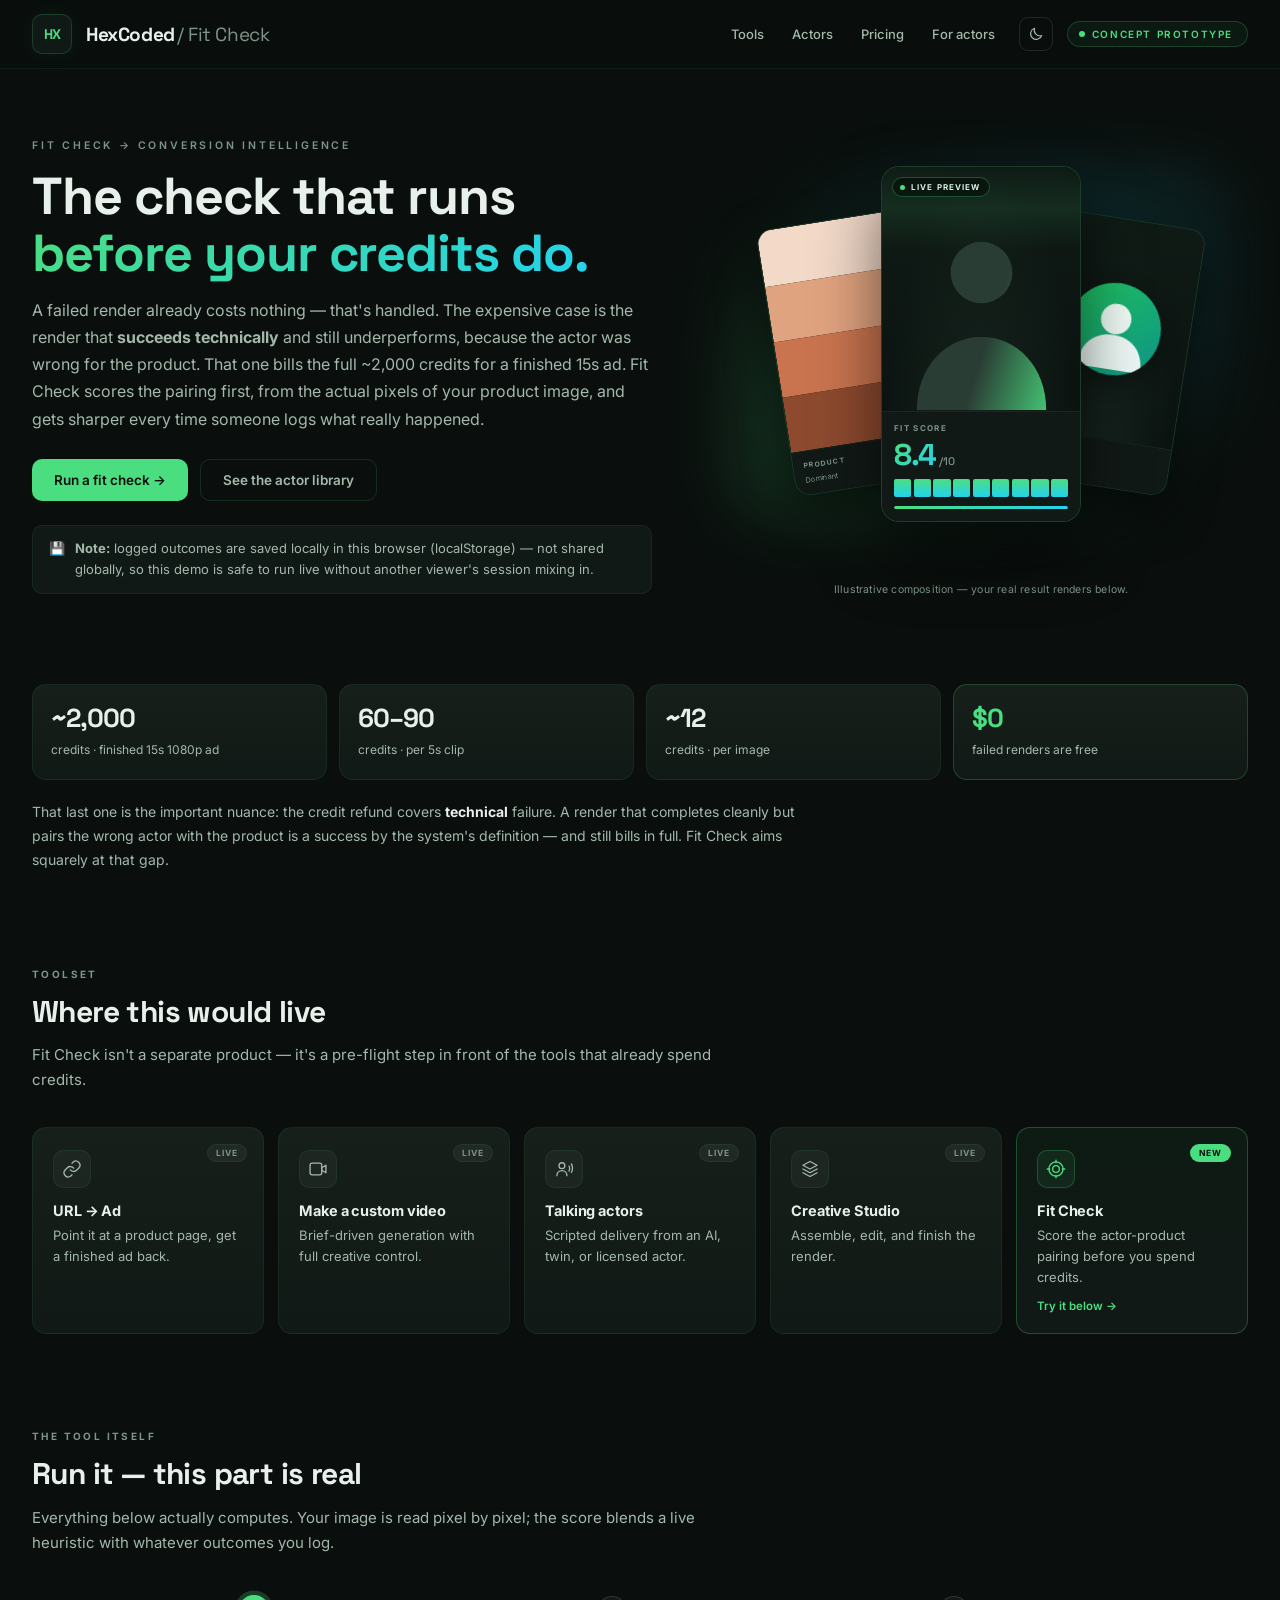
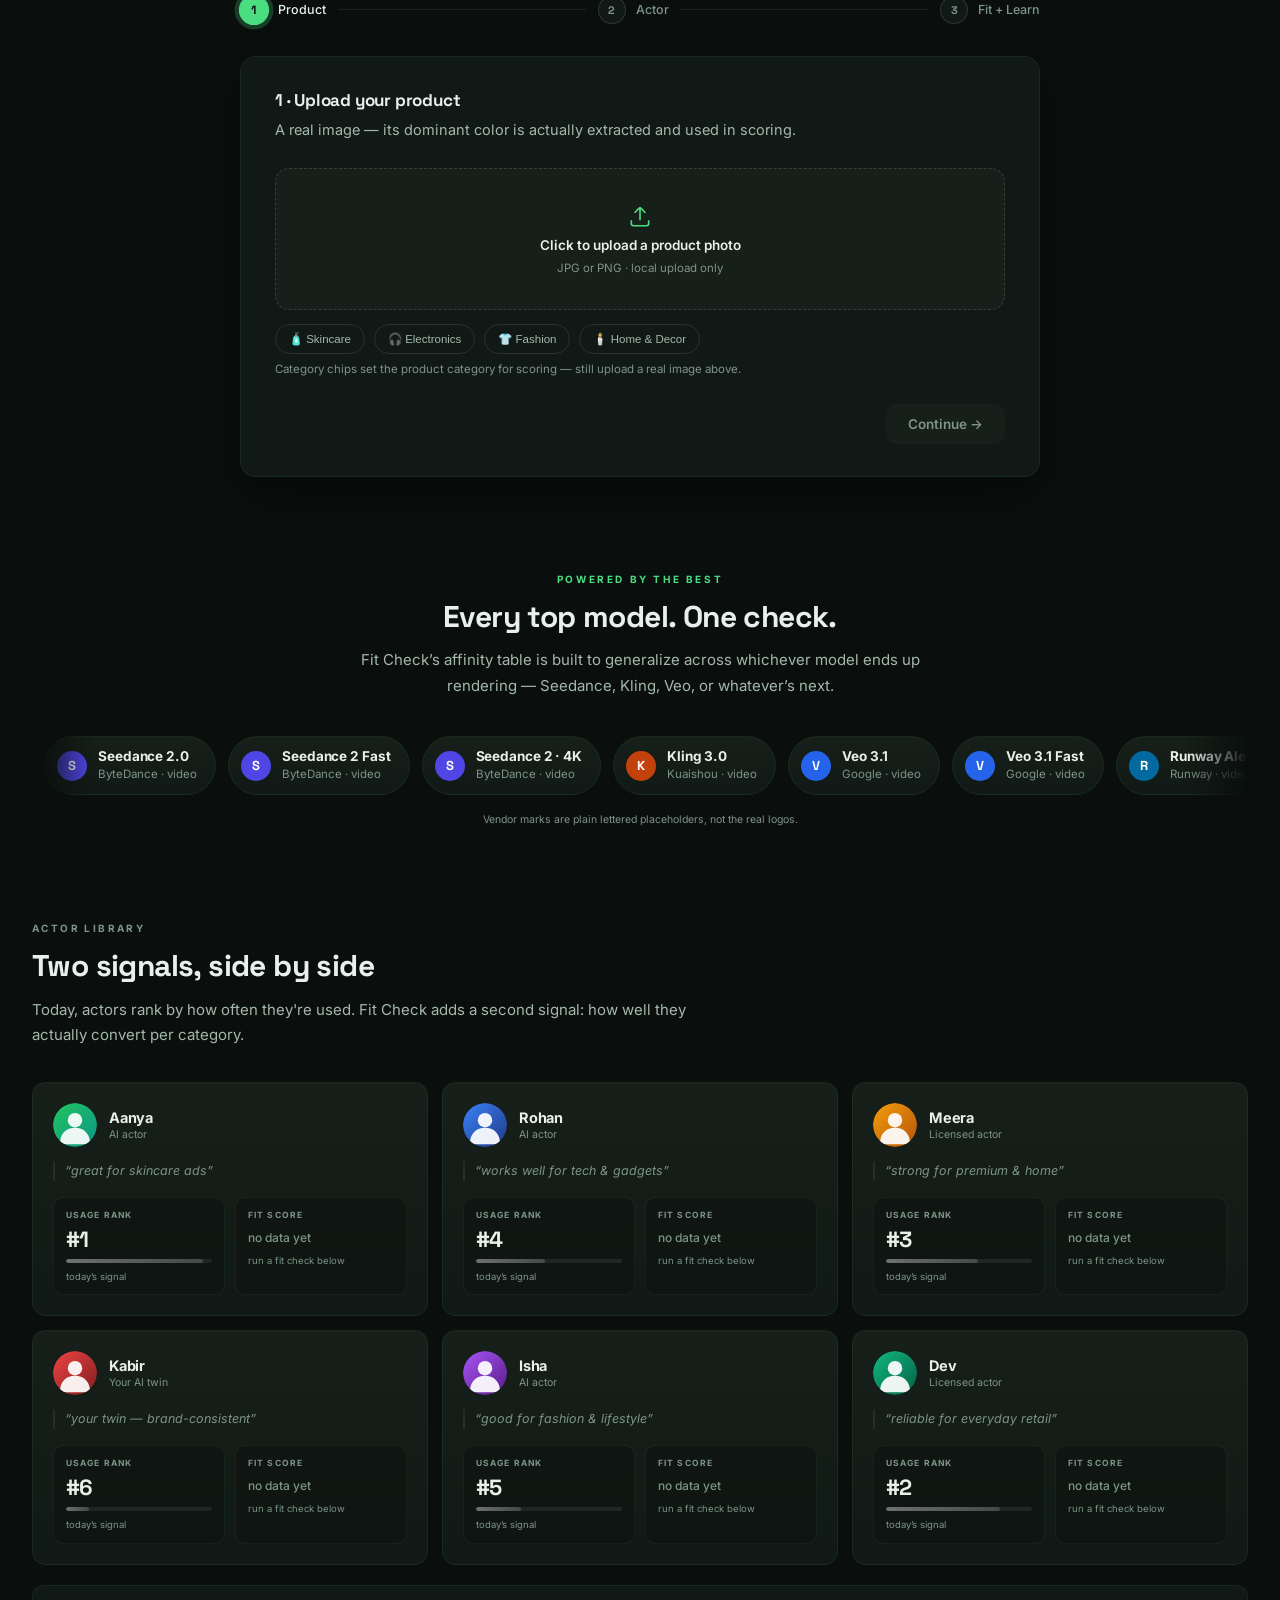
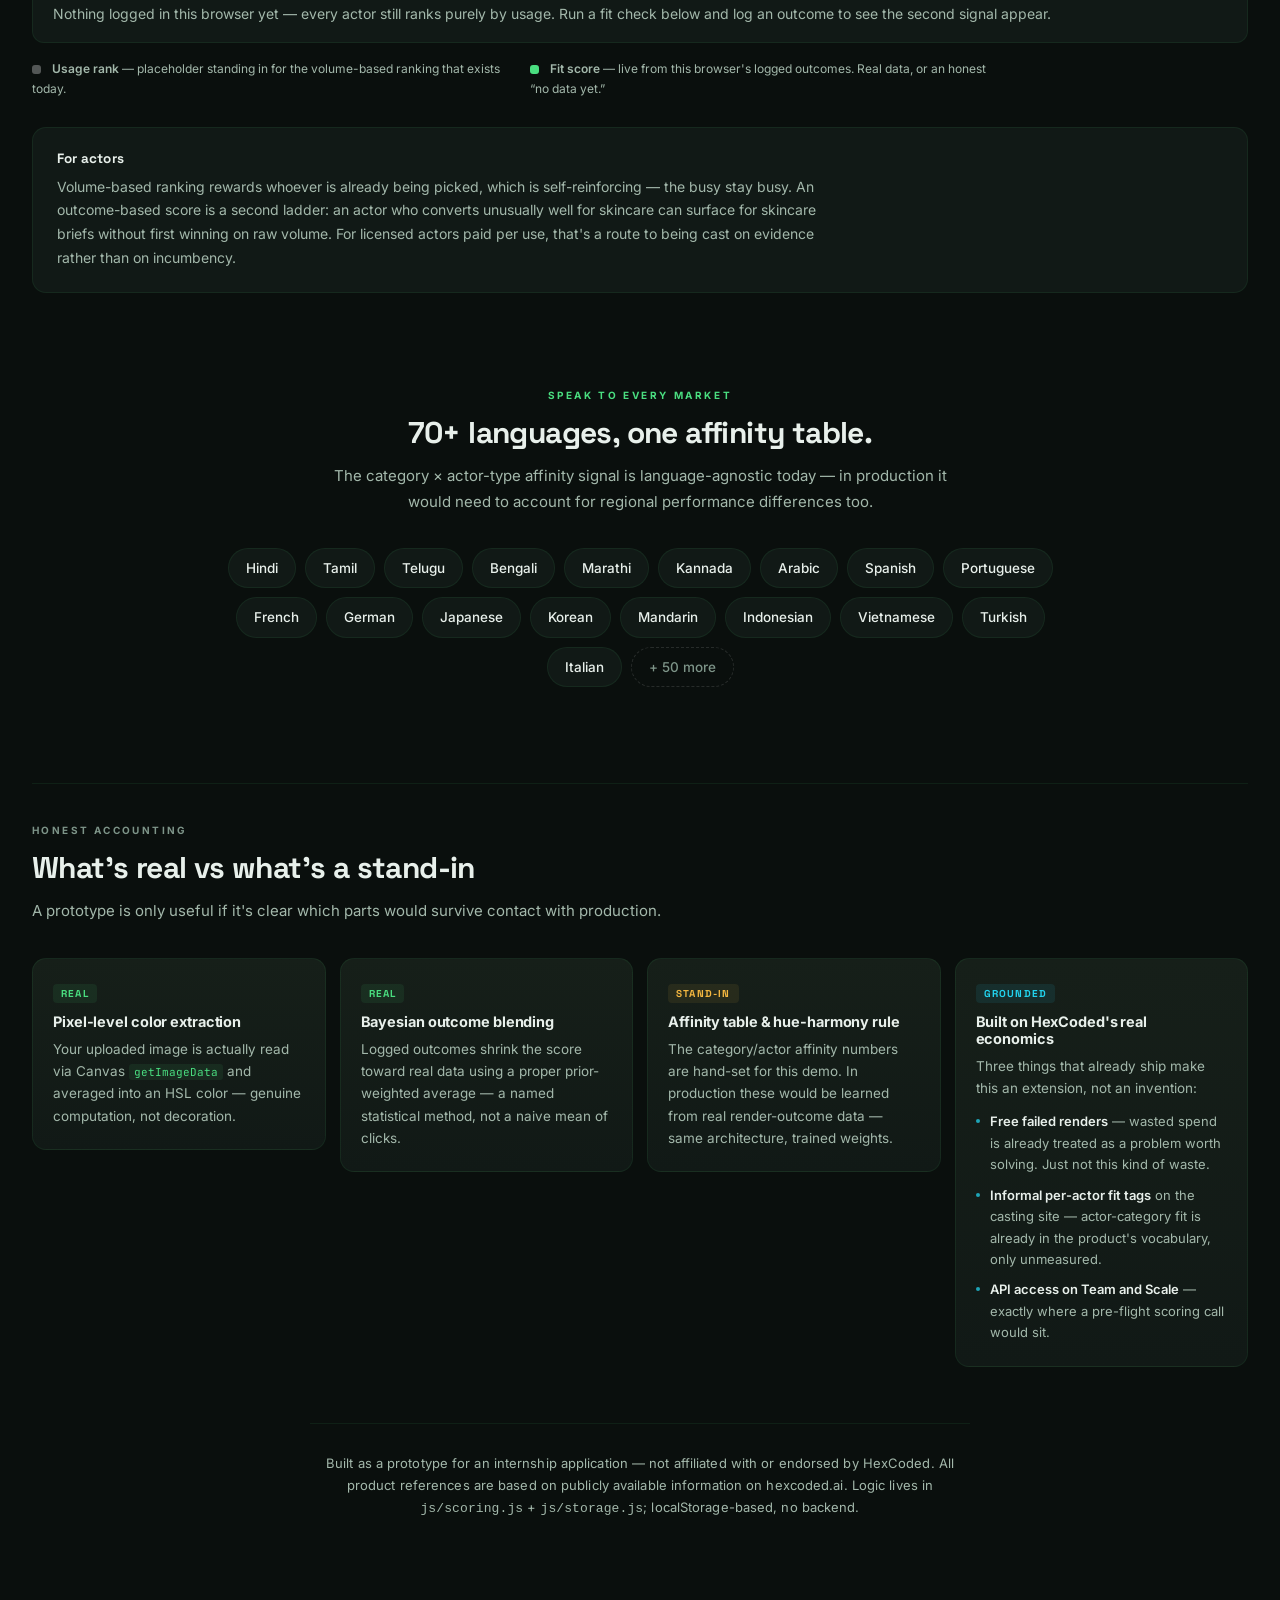
==== commit 4cbe5dd3: "Lead with the working tool; typography and marquee polish Reorder: the interactive Fit Check flow no" ====
--- a/index.html
+++ b/index.html
@@ -236,7 +236,132 @@
   </section>
 
 
-  <!-- ══ MODELS STRIP ═══════════════════════════════════════════════ -->
+  <!-- ══ 4 · THE WORKING FIT CHECK FLOW — the USP, led with ═══════ -->
+  <section class="section" id="flow-section">
+    <div class="section-head">
+      <div class="section-eyebrow">The tool itself</div>
+      <h2 class="section-title">Run it — this part is real</h2>
+      <p class="section-sub">Everything below actually computes. Your image is read pixel by pixel; the score blends a live heuristic with whatever outcomes you log.</p>
+    </div>
+
+    <div class="flow" id="flow">
+
+      <div class="rail">
+        <div class="step-pt"><div class="dot active" id="dot1">1</div><div class="step-label on" id="lab1">Product</div></div>
+        <div class="rail-line"></div>
+        <div class="step-pt"><div class="dot" id="dot2">2</div><div class="step-label" id="lab2">Actor</div></div>
+        <div class="rail-line"></div>
+        <div class="step-pt"><div class="dot" id="dot3">3</div><div class="step-label" id="lab3">Fit + Learn</div></div>
+      </div>
+
+      <!-- STEP 1 -->
+      <div class="panel" id="step1">
+        <div class="panel-title">1 · Upload your product</div>
+        <div class="panel-desc">A real image — its dominant color is actually extracted and used in scoring.</div>
+
+        <label class="drop" id="dropZone">
+          <input type="file" id="fileInput" accept="image/*">
+          <svg width="26" height="26" viewBox="0 0 24 24" fill="none" stroke="#4ade80" stroke-width="1.5"><path d="M12 16V4M12 4L7 9M12 4l5 5"/><path d="M4 16v3a2 2 0 002 2h12a2 2 0 002-2v-3"/></svg>
+          <div class="drop-title" id="dropTitle">Click to upload a product photo</div>
+          <div class="drop-sub" id="dropSub">JPG or PNG · local upload only</div>
+        </label>
+
+        <div class="samples">
+          <button class="sample-chip" data-cat="Skincare">🧴 Skincare</button>
+          <button class="sample-chip" data-cat="Electronics">🎧 Electronics</button>
+          <button class="sample-chip" data-cat="Fashion">👕 Fashion</button>
+          <button class="sample-chip" data-cat="Home &amp; Decor">🕯️ Home &amp; Decor</button>
+        </div>
+        <div class="drop-sub" style="margin-top:8px">Category chips set the product category for scoring — still upload a real image above.</div>
+
+        <div class="err-box" id="uploadErr"></div>
+
+        <div class="row">
+          <div></div>
+          <button class="btn btn-primary" id="toStep2" disabled>Continue →</button>
+        </div>
+      </div>
+
+      <!-- STEP 2 -->
+      <div class="panel" id="step2" style="display:none">
+        <div class="panel-title">2 · Pick an actor</div>
+        <div class="panel-desc">Each persona carries a defined brand-tone color used in the real hue-harmony calculation.</div>
+
+        <div class="actor-grid" id="actorGrid"></div>
+
+        <div class="row">
+          <button class="btn btn-ghost" id="backTo1">← Back</button>
+          <button class="btn btn-primary" id="toStep3" disabled>Run Fit Check →</button>
+        </div>
+      </div>
+
+      <!-- STEP 3 -->
+      <div class="panel" id="step3" style="display:none">
+        <div class="panel-title">3 · Fit Check + Conversion Intelligence</div>
+        <div class="panel-desc" id="resultDesc"></div>
+
+        <div class="result-grid">
+          <div class="evidence">
+            <div class="ev-title">What the score is actually based on</div>
+            <div class="ev-row">
+              <div class="swatch" id="swatchActor"></div>
+              <div class="ev-label">Actor persona tone</div>
+            </div>
+            <div class="ev-row">
+              <div class="swatch" id="swatchProduct"></div>
+              <div class="ev-label">Extracted product color</div>
+            </div>
+            <div class="ev-row">
+              <div class="ev-label">Color harmony signal</div>
+              <div class="ev-val" id="evColor">—</div>
+            </div>
+            <div class="ev-row">
+              <div class="ev-label">Category × actor affinity</div>
+              <div class="ev-val" id="evAffinity">—</div>
+            </div>
+            <div class="ev-note">Real pixel data from your upload + a curated affinity table — not a hash or a random number. See <code>js/scoring.js</code>.</div>
+          </div>
+
+          <div class="score-block">
+            <div class="score-head">
+              <div class="score-num" id="scoreNum">—</div><div class="score-den">/10</div>
+              <div class="conf-pill" id="confPill">—</div>
+            </div>
+            <div class="verdict" id="verdictBox"></div>
+
+            <div class="logSection">
+              <p id="logPrompt">Log what actually happens if this combo were rendered — Bayesian-blends into the score above:</p>
+              <div class="logBtns" id="logBtns">
+                <button class="logBtn low" data-score="4">👎 Low</button>
+                <button class="logBtn avg" data-score="7">🤝 Average</button>
+                <button class="logBtn high" data-score="9.5">🚀 High</button>
+              </div>
+              <div class="logged-tag" id="loggedTag">✓ Logged — score re-blended above</div>
+            </div>
+          </div>
+        </div>
+
+        <div class="row">
+          <button class="btn btn-ghost" id="backTo2">← Try another actor</button>
+          <button class="btn btn-primary" id="fullRenderBtn">Proceed to full render →</button>
+        </div>
+
+        <div class="flywheel">
+          <div class="panel-title" style="font-size:14px">Live flywheel — local to this browser</div>
+          <div class="fly-stats">
+            <div class="stat"><div class="stat-num" id="statCombos">–</div><div class="stat-lbl">Combos w/ data</div></div>
+            <div class="stat"><div class="stat-num" id="statPoints">–</div><div class="stat-lbl">Outcomes logged</div></div>
+          </div>
+          <div class="lb-title">Top performing combos</div>
+          <div id="leaderboard"><div class="lb-empty">No data logged yet — be the first.</div></div>
+          <button class="resetBtn" id="resetBtn">Reset all local demo data</button>
+        </div>
+      </div>
+
+    </div>
+  </section>
+
+  <!-- ══ 5 · MODELS STRIP ══════════════════════════════════════════ -->
   <section class="section" id="models">
     <div class="section-head section-head--center">
       <div class="section-eyebrow section-eyebrow--accent">Powered by the best</div>
@@ -244,8 +369,8 @@
       <p class="section-sub">Fit Check&rsquo;s affinity table is built to generalize across whichever model ends up rendering &mdash; Seedance, Kling, Veo, or whatever&rsquo;s next.</p>
     </div>
 
-    <div class="model-rail" tabindex="0" role="group" aria-label="Supported rendering models">
-      <div class="model-row">
+    <div class="model-marquee">
+      <div class="model-track">
         <div class="model-badge">
           <span class="model-mark" style="--mc:#4f46e5" aria-hidden="true">S</span>
           <span class="model-meta">
@@ -330,12 +455,96 @@
             <span class="model-vendor">Recraft &middot; image</span>
           </span>
         </div>
+        <div class="model-badge" aria-hidden="true">
+          <span class="model-mark" style="--mc:#4f46e5" aria-hidden="true">S</span>
+          <span class="model-meta">
+            <span class="model-name">Seedance 2.0</span>
+            <span class="model-vendor">ByteDance &middot; video</span>
+          </span>
+        </div>
+        <div class="model-badge" aria-hidden="true">
+          <span class="model-mark" style="--mc:#4f46e5" aria-hidden="true">S</span>
+          <span class="model-meta">
+            <span class="model-name">Seedance 2 Fast</span>
+            <span class="model-vendor">ByteDance &middot; video</span>
+          </span>
+        </div>
+        <div class="model-badge" aria-hidden="true">
+          <span class="model-mark" style="--mc:#4f46e5" aria-hidden="true">S</span>
+          <span class="model-meta">
+            <span class="model-name">Seedance 2 · 4K</span>
+            <span class="model-vendor">ByteDance &middot; video</span>
+          </span>
+        </div>
+        <div class="model-badge" aria-hidden="true">
+          <span class="model-mark" style="--mc:#c2410c" aria-hidden="true">K</span>
+          <span class="model-meta">
+            <span class="model-name">Kling 3.0</span>
+            <span class="model-vendor">Kuaishou &middot; video</span>
+          </span>
+        </div>
+        <div class="model-badge" aria-hidden="true">
+          <span class="model-mark" style="--mc:#2563eb" aria-hidden="true">V</span>
+          <span class="model-meta">
+            <span class="model-name">Veo 3.1</span>
+            <span class="model-vendor">Google &middot; video</span>
+          </span>
+        </div>
+        <div class="model-badge" aria-hidden="true">
+          <span class="model-mark" style="--mc:#2563eb" aria-hidden="true">V</span>
+          <span class="model-meta">
+            <span class="model-name">Veo 3.1 Fast</span>
+            <span class="model-vendor">Google &middot; video</span>
+          </span>
+        </div>
+        <div class="model-badge" aria-hidden="true">
+          <span class="model-mark" style="--mc:#0369a1" aria-hidden="true">R</span>
+          <span class="model-meta">
+            <span class="model-name">Runway Aleph</span>
+            <span class="model-vendor">Runway &middot; video</span>
+          </span>
+        </div>
+        <div class="model-badge" aria-hidden="true">
+          <span class="model-mark" style="--mc:#a16207" aria-hidden="true">G</span>
+          <span class="model-meta">
+            <span class="model-name">Nano Banana Pro</span>
+            <span class="model-vendor">Google &middot; image</span>
+          </span>
+        </div>
+        <div class="model-badge" aria-hidden="true">
+          <span class="model-mark" style="--mc:#a16207" aria-hidden="true">G</span>
+          <span class="model-meta">
+            <span class="model-name">Nano Banana 2</span>
+            <span class="model-vendor">Google &middot; image</span>
+          </span>
+        </div>
+        <div class="model-badge" aria-hidden="true">
+          <span class="model-mark" style="--mc:#047857" aria-hidden="true">O</span>
+          <span class="model-meta">
+            <span class="model-name">GPT Image 2</span>
+            <span class="model-vendor">OpenAI &middot; image</span>
+          </span>
+        </div>
+        <div class="model-badge" aria-hidden="true">
+          <span class="model-mark" style="--mc:#7e22ce" aria-hidden="true">F</span>
+          <span class="model-meta">
+            <span class="model-name">FLUX.2</span>
+            <span class="model-vendor">Black Forest Labs &middot; image</span>
+          </span>
+        </div>
+        <div class="model-badge" aria-hidden="true">
+          <span class="model-mark" style="--mc:#be185d" aria-hidden="true">R</span>
+          <span class="model-meta">
+            <span class="model-name">Recraft 4.1</span>
+            <span class="model-vendor">Recraft &middot; image</span>
+          </span>
+        </div>
       </div>
     </div>
     <p class="model-note">Vendor marks are plain lettered placeholders, not the real logos.</p>
   </section>
 
-  <!-- ══ 4 · ACTOR LIBRARY — the core visual ════════════════════════ -->
+  <!-- ══ 6 · ACTOR LIBRARY — the core visual ═══════════════════════ -->
   <section class="section" id="actors">
     <div class="section-head">
       <div class="section-eyebrow">Actor library</div>
@@ -359,7 +568,7 @@
   </section>
 
 
-  <!-- ══ LANGUAGES ══════════════════════════════════════════════════ -->
+  <!-- ══ 7 · LANGUAGES ═════════════════════════════════════════════ -->
   <section class="section" id="languages">
     <div class="section-head section-head--center">
       <div class="section-eyebrow section-eyebrow--accent">Speak to every market</div>
@@ -390,132 +599,7 @@
     </div>
   </section>
 
-  <!-- ══ 5 · THE WORKING FIT CHECK FLOW ═════════════════════════════ -->
-  <section class="section" id="flow-section">
-    <div class="section-head">
-      <div class="section-eyebrow">The tool itself</div>
-      <h2 class="section-title">Run it — this part is real</h2>
-      <p class="section-sub">Everything below actually computes. Your image is read pixel by pixel; the score blends a live heuristic with whatever outcomes you log.</p>
-    </div>
-
-    <div class="flow" id="flow">
-
-      <div class="rail">
-        <div class="step-pt"><div class="dot active" id="dot1">1</div><div class="step-label on" id="lab1">Product</div></div>
-        <div class="rail-line"></div>
-        <div class="step-pt"><div class="dot" id="dot2">2</div><div class="step-label" id="lab2">Actor</div></div>
-        <div class="rail-line"></div>
-        <div class="step-pt"><div class="dot" id="dot3">3</div><div class="step-label" id="lab3">Fit + Learn</div></div>
-      </div>
-
-      <!-- STEP 1 -->
-      <div class="panel" id="step1">
-        <div class="panel-title">1 · Upload your product</div>
-        <div class="panel-desc">A real image — its dominant color is actually extracted and used in scoring.</div>
-
-        <label class="drop" id="dropZone">
-          <input type="file" id="fileInput" accept="image/*">
-          <svg width="26" height="26" viewBox="0 0 24 24" fill="none" stroke="#4ade80" stroke-width="1.5"><path d="M12 16V4M12 4L7 9M12 4l5 5"/><path d="M4 16v3a2 2 0 002 2h12a2 2 0 002-2v-3"/></svg>
-          <div class="drop-title" id="dropTitle">Click to upload a product photo</div>
-          <div class="drop-sub" id="dropSub">JPG or PNG · local upload only</div>
-        </label>
-
-        <div class="samples">
-          <button class="sample-chip" data-cat="Skincare">🧴 Skincare</button>
-          <button class="sample-chip" data-cat="Electronics">🎧 Electronics</button>
-          <button class="sample-chip" data-cat="Fashion">👕 Fashion</button>
-          <button class="sample-chip" data-cat="Home &amp; Decor">🕯️ Home &amp; Decor</button>
-        </div>
-        <div class="drop-sub" style="margin-top:8px">Category chips set the product category for scoring — still upload a real image above.</div>
-
-        <div class="err-box" id="uploadErr"></div>
-
-        <div class="row">
-          <div></div>
-          <button class="btn btn-primary" id="toStep2" disabled>Continue →</button>
-        </div>
-      </div>
-
-      <!-- STEP 2 -->
-      <div class="panel" id="step2" style="display:none">
-        <div class="panel-title">2 · Pick an actor</div>
-        <div class="panel-desc">Each persona carries a defined brand-tone color used in the real hue-harmony calculation.</div>
-
-        <div class="actor-grid" id="actorGrid"></div>
-
-        <div class="row">
-          <button class="btn btn-ghost" id="backTo1">← Back</button>
-          <button class="btn btn-primary" id="toStep3" disabled>Run Fit Check →</button>
-        </div>
-      </div>
-
-      <!-- STEP 3 -->
-      <div class="panel" id="step3" style="display:none">
-        <div class="panel-title">3 · Fit Check + Conversion Intelligence</div>
-        <div class="panel-desc" id="resultDesc"></div>
-
-        <div class="result-grid">
-          <div class="evidence">
-            <div class="ev-title">What the score is actually based on</div>
-            <div class="ev-row">
-              <div class="swatch" id="swatchActor"></div>
-              <div class="ev-label">Actor persona tone</div>
-            </div>
-            <div class="ev-row">
-              <div class="swatch" id="swatchProduct"></div>
-              <div class="ev-label">Extracted product color</div>
-            </div>
-            <div class="ev-row">
-              <div class="ev-label">Color harmony signal</div>
-              <div class="ev-val" id="evColor">—</div>
-            </div>
-            <div class="ev-row">
-              <div class="ev-label">Category × actor affinity</div>
-              <div class="ev-val" id="evAffinity">—</div>
-            </div>
-            <div class="ev-note">Real pixel data from your upload + a curated affinity table — not a hash or a random number. See <code>js/scoring.js</code>.</div>
-          </div>
-
-          <div class="score-block">
-            <div class="score-head">
-              <div class="score-num" id="scoreNum">—</div><div class="score-den">/10</div>
-              <div class="conf-pill" id="confPill">—</div>
-            </div>
-            <div class="verdict" id="verdictBox"></div>
-
-            <div class="logSection">
-              <p id="logPrompt">Log what actually happens if this combo were rendered — Bayesian-blends into the score above:</p>
-              <div class="logBtns" id="logBtns">
-                <button class="logBtn low" data-score="4">👎 Low</button>
-                <button class="logBtn avg" data-score="7">🤝 Average</button>
-                <button class="logBtn high" data-score="9.5">🚀 High</button>
-              </div>
-              <div class="logged-tag" id="loggedTag">✓ Logged — score re-blended above</div>
-            </div>
-          </div>
-        </div>
-
-        <div class="row">
-          <button class="btn btn-ghost" id="backTo2">← Try another actor</button>
-          <button class="btn btn-primary" id="fullRenderBtn">Proceed to full render →</button>
-        </div>
-
-        <div class="flywheel">
-          <div class="panel-title" style="font-size:14px">Live flywheel — local to this browser</div>
-          <div class="fly-stats">
-            <div class="stat"><div class="stat-num" id="statCombos">–</div><div class="stat-lbl">Combos w/ data</div></div>
-            <div class="stat"><div class="stat-num" id="statPoints">–</div><div class="stat-lbl">Outcomes logged</div></div>
-          </div>
-          <div class="lb-title">Top performing combos</div>
-          <div id="leaderboard"><div class="lb-empty">No data logged yet — be the first.</div></div>
-          <button class="resetBtn" id="resetBtn">Reset all local demo data</button>
-        </div>
-      </div>
-
-    </div>
-  </section>
-
-  <!-- ══ 6 · WHY THIS MATTERS ═══════════════════════════════════════ -->
+  <!-- ══ 8 · WHY THIS MATTERS ══════════════════════════════════════ -->
   <section class="section how" id="why">
     <div class="section-head">
       <div class="section-eyebrow">Honest accounting</div>
--- a/style.css
+++ b/style.css
@@ -21,7 +21,7 @@
 
   --text: #e8f0eb;
   --text-2: #a3b8ab;
-  --text-3: #617a6a;
+  --text-3: #7d9488;
 
 
   /* ── role tokens (light theme overrides these below) ───────────── */
@@ -63,7 +63,13 @@
 
 /* ── Reset ─────────────────────────────────────────────────────── */
 *, *::before, *::after { box-sizing: border-box; margin: 0; padding: 0; }
-html { scroll-behavior: smooth; }
+html {
+  scroll-behavior: smooth;
+  /* sticky header is ~57-70px; keep anything scrolled-to clear of it.
+     Global scroll-padding replaces the per-element scroll-margin-top rules
+     that used to be sprinkled on .flow / .section / .rail / .for-actors. */
+  scroll-padding-top: 96px;
+}
 body {
   font-family: 'Inter', -apple-system, BlinkMacSystemFont, sans-serif;
   background: var(--bg);
@@ -88,7 +94,6 @@
 .flow {
   max-width: 800px;
   margin: 0 auto;
-  scroll-margin-top: 96px;
 }
 /* Long-form text never runs the full 1280px measure. */
 .sub, .notice, footer { max-width: 660px; }
@@ -152,9 +157,9 @@
   --warn: #b45309;
   --danger: #dc2626;
 
-  --text:   #0c1a13;   /* headings: near-black */
-  --text-2: #4a5c53;   /* body copy: readable dark gray, ~7:1 on white */
-  --text-3: #5b6b62;   /* muted labels - still >=4.5:1 on white and on --surface-3 */
+  --text:   #0a1710;   /* headings: near-black */
+  --text-2: #3a4a42;   /* body copy: confidently dark, ~9.4:1 on white */
+  --text-3: #4e5d55;   /* muted labels, ~7:1 on white */
 
   --line-faint:   rgba(13, 42, 30, .06);
   --line:         rgba(13, 42, 30, .09);
@@ -411,7 +416,7 @@
   font-family: 'Space Grotesk', sans-serif;
   font-size: clamp(32px, 4.8vw, 52px);
   line-height: 1.08; font-weight: 700;
-  letter-spacing: -1.2px;
+  letter-spacing: -.02em;
   max-width: 740px;
   margin-bottom: 4px;
 }
@@ -423,19 +428,19 @@
   color: transparent;
 }
 .sub {
-  color: var(--text-2); font-size: 15px;
-  line-height: 1.7; max-width: 640px;
-  margin-top: 14px;
+  color: var(--text-2); font-size: 16px;
+  line-height: 1.7; max-width: 660px;
+  margin-top: 16px;
 }
 
 /* ── Notice ─────────────────────────────────────────────────────── */
 .notice {
-  margin-top: 22px; font-size: 12.5px; color: var(--text-3);
+  margin-top: 24px; font-size: 13px; color: var(--text-2);
   border: 1px solid var(--border); border-radius: 10px;
   padding: 12px 16px;
   background: var(--surface);
   display: flex; gap: 10px; align-items: flex-start;
-  line-height: 1.55;
+  line-height: 1.65;
 }
 .notice b { color: var(--text-2); }
 
@@ -678,7 +683,6 @@
 .rail {
   display: flex; align-items: center;
   margin: 40px 0 32px;
-  scroll-margin-top: 92px;
 }
 .step-pt {
   display: flex; align-items: center; gap: 10px;
@@ -729,13 +733,13 @@
 }
 .panel-title {
   font-family: 'Space Grotesk', sans-serif;
-  font-weight: 600; font-size: 17px;
-  margin-bottom: 6px;
+  font-weight: 700; font-size: 17px;
+  margin-bottom: 7px;
   letter-spacing: -.2px;
 }
 .panel-desc {
-  color: var(--text-2); font-size: 13.5px;
-  margin-bottom: 24px; line-height: 1.55;
+  color: var(--text-2); font-size: 14.5px;
+  margin-bottom: 26px; line-height: 1.65;
 }
 
 /* ══════════════════════════════════════════════════════════════════
@@ -949,8 +953,8 @@
   letter-spacing: -.3px;
 }
 .ev-note {
-  font-size: 11.5px; color: var(--text-3);
-  margin-top: 14px; line-height: 1.55;
+  font-size: 12.5px; color: var(--text-2);
+  margin-top: 16px; line-height: 1.65;
   border-top: 1px solid var(--border);
   padding-top: 14px;
 }
@@ -1003,8 +1007,8 @@
 
 /* ── Verdict ───────────────────────────────────────────────────── */
 .verdict {
-  padding: 14px 16px; border-radius: 10px;
-  font-size: 13px; line-height: 1.6;
+  padding: 15px 17px; border-radius: 10px;
+  font-size: 13.5px; line-height: 1.65;
   border: 1px solid var(--border);
   transition: background .35s, border-color .35s, color .35s;
 }
@@ -1021,8 +1025,8 @@
 
 /* ── Log section ───────────────────────────────────────────────── */
 .logSection p {
-  font-size: 11.5px; color: var(--text-3);
-  margin-bottom: 10px; line-height: 1.5;
+  font-size: 12.5px; color: var(--text-2);
+  margin-bottom: 12px; line-height: 1.6;
 }
 .logBtns { display: flex; gap: 8px; }
 .logBtn {
@@ -1167,12 +1171,12 @@
 .how-num--standin  { color: var(--warn);   background: rgba(244,183,64,.08); }
 .how-num--grounded { color: var(--cyan);       background: var(--cyan-wash); }
 .how-h {
-  font-weight: 600; font-size: 14px;
+  font-weight: 700; font-size: 14.5px;
   margin-bottom: 8px; letter-spacing: -.1px;
 }
 .how-p {
-  font-size: 12.5px; color: var(--text-2);
-  line-height: 1.6;
+  font-size: 13.5px; color: var(--text-2);
+  line-height: 1.65;
 }
 .how-list {
   list-style: none;
@@ -1182,7 +1186,7 @@
 .how-list li {
   position: relative;
   padding-left: 14px;
-  font-size: 12px; line-height: 1.6;
+  font-size: 13px; line-height: 1.65;
   color: var(--text-2);
 }
 .how-list li::before {
@@ -1204,20 +1208,20 @@
 /* ══════════════════════════════════════════════════════════════════
    SECTION SCAFFOLD — shared rhythm for every section below the hero
    ══════════════════════════════════════════════════════════════════ */
-.section { margin-top: 96px; scroll-margin-top: 92px; }
-.section-head { max-width: 660px; margin-bottom: 28px; }
+.section { margin-top: 96px; }
+.section-head { max-width: 680px; margin-bottom: 34px; }
 .section-eyebrow {
   font-size: 10px; letter-spacing: 2.4px; text-transform: uppercase;
-  color: var(--text-3); font-weight: 700; margin-bottom: 12px;
+  color: var(--text-3); font-weight: 700; margin-bottom: 14px;
 }
 .section-title {
   font-family: 'Space Grotesk', sans-serif;
   font-size: clamp(22px, 2.6vw, 30px);
-  font-weight: 700; letter-spacing: -.7px;
-  line-height: 1.15; margin-bottom: 10px;
+  font-weight: 700; letter-spacing: -.02em;
+  line-height: 1.18; margin-bottom: 13px;
 }
 .section-sub {
-  color: var(--text-2); font-size: 14px; line-height: 1.65;
+  color: var(--text-2); font-size: 15px; line-height: 1.7;
 }
 
 /* ══════════════════════════════════════════════════════════════════
@@ -1247,12 +1251,12 @@
 }
 .econ-cell--free .econ-num { color: var(--accent); }
 .econ-lbl {
-  font-size: 11px; color: var(--text-3);
-  margin-top: 8px; line-height: 1.5;
+  font-size: 12px; color: var(--text-2);
+  margin-top: 9px; line-height: 1.6;
 }
 .econ-note {
-  margin-top: 18px; max-width: 760px;
-  font-size: 13px; line-height: 1.7; color: var(--text-2);
+  margin-top: 20px; max-width: 780px;
+  font-size: 14px; line-height: 1.7; color: var(--text-2);
 }
 .econ-note b { color: var(--text); }
 
@@ -1288,10 +1292,10 @@
 .tool-icon svg { width: 20px; height: 20px; }
 .tool-card:hover .tool-icon { color: var(--accent); border-color: var(--border-hl); }
 .tool-name {
-  font-weight: 600; font-size: 14px;
+  font-weight: 700; font-size: 14.5px;
   letter-spacing: -.1px; margin-bottom: 6px;
 }
-.tool-desc { font-size: 12px; color: var(--text-3); line-height: 1.55; }
+.tool-desc { font-size: 13px; color: var(--text-2); line-height: 1.6; }
 .tool-tag {
   position: absolute; top: 16px; right: 16px;
   font-size: 8.5px; font-weight: 700;
@@ -1349,12 +1353,12 @@
   overflow: hidden; flex-shrink: 0;
 }
 .lib-avatar svg { width: 100%; height: 100%; display: block; }
-.lib-name { font-weight: 600; font-size: 14.5px; letter-spacing: -.2px; }
+.lib-name { font-weight: 700; font-size: 14.5px; letter-spacing: -.2px; }
 .lib-tier { font-size: 10.5px; color: var(--text-3); margin-top: 2px; }
 .lib-informal {
   margin: 14px 0 16px;
-  font-size: 11.5px; color: var(--text-3);
-  font-style: italic; line-height: 1.5;
+  font-size: 12.5px; color: var(--text-3);
+  font-style: italic; line-height: 1.6;
   padding-left: 10px;
   border-left: 2px solid var(--line);
 }
@@ -1405,10 +1409,10 @@
 
 /* the punchline under the grid */
 .lib-verdict {
-  margin-top: 18px; padding: 15px 18px;
+  margin-top: 20px; padding: 16px 20px;
   border: 1px solid var(--border); border-radius: 12px;
   background: var(--surface);
-  font-size: 13px; line-height: 1.65; color: var(--text-2);
+  font-size: 14px; line-height: 1.7; color: var(--text-2);
   transition: background .35s, border-color .35s;
 }
 .lib-verdict.on {
@@ -1427,7 +1431,7 @@
    paragraph rather than becoming separate flex items */
 .lib-legend-item {
   display: block;
-  font-size: 11px; color: var(--text-3); line-height: 1.6;
+  font-size: 12px; color: var(--text-2); line-height: 1.65;
   max-width: 470px;
 }
 .lib-legend-item b { color: var(--text-2); font-weight: 600; }
@@ -1444,16 +1448,15 @@
   margin-top: 28px; padding: 22px 24px;
   border: 1px solid var(--border); border-radius: 14px;
   background: var(--surface);
-  scroll-margin-top: 92px;
 }
 .fa-title {
   font-family: 'Space Grotesk', sans-serif;
-  font-weight: 600; font-size: 13px;
+  font-weight: 700; font-size: 13.5px;
   color: var(--text); margin-bottom: 8px;
   letter-spacing: .2px;
 }
 .fa-p {
-  font-size: 13px; line-height: 1.7;
+  font-size: 14px; line-height: 1.7;
   color: var(--text-2); max-width: 760px;
 }
 
@@ -1495,35 +1498,46 @@
   letter-spacing: 2.6px;
 }
 
-/* ── model rail ─────────────────────────────────────────────────── */
-.model-rail {
-  overflow-x: auto;
-  overflow-y: hidden;
+/* ── model marquee ──────────────────────────────────────────────────
+   The badge set is rendered twice. The track is therefore exactly 2x the
+   content width, so translating it by -50% lands the duplicate precisely
+   where the original started - the loop restarts on an identical frame
+   and the seam is invisible. gap is on the track, so the padding-free
+   duplicate butts up against the original at the same rhythm. */
+.model-marquee {
+  /* hidden still makes this a scroll container (scrollable programmatically,
+     and a focus-scroll inside the clipped half would offset the strip).
+     clip does not create one at all; hidden is the fallback. */
+  overflow: hidden;
+  overflow: clip;
   padding: 4px 0 14px;
-  /* fade the clipped edges so a mid-scroll row reads as continuing */
-  -webkit-mask-image: linear-gradient(90deg, transparent 0, #000 42px, #000 calc(100% - 42px), transparent 100%);
-          mask-image: linear-gradient(90deg, transparent 0, #000 42px, #000 calc(100% - 42px), transparent 100%);
-  scroll-snap-type: x proximity;
-}
-.model-rail:focus-visible {
-  outline: none;
-  box-shadow: 0 0 0 3px var(--accent-glow);
-  border-radius: 14px;
-}
-.model-row {
+  -webkit-mask-image: linear-gradient(90deg, transparent 0, #000 60px, #000 calc(100% - 60px), transparent 100%);
+          mask-image: linear-gradient(90deg, transparent 0, #000 60px, #000 calc(100% - 60px), transparent 100%);
+}
+.model-track {
   display: flex;
   gap: 12px;
   width: max-content;
-  padding: 0 42px;
+  padding-left: 12px;        /* matches gap, so the seam spacing is even */
+  animation: modelMarquee 34s linear infinite;
+  will-change: transform;
+}
+/* let a viewer stop and actually read a badge */
+.model-marquee:hover .model-track,
+.model-marquee:focus-within .model-track { animation-play-state: paused; }
+
+@keyframes modelMarquee {
+  from { transform: translateX(0); }
+  to   { transform: translateX(-50%); }
 }
 .model-badge {
   display: flex; align-items: center; gap: 11px;
   flex: 0 0 auto;
+  scroll-snap-align: none;
   padding: 11px 18px 11px 12px;
   border-radius: 100px;
   border: 1px solid var(--border);
   background: linear-gradient(180deg, var(--surface-2) 0%, var(--surface) 100%);
-  scroll-snap-align: center;
   transition: border-color .25s, transform .25s, box-shadow .25s;
 }
 .model-badge:hover {
@@ -1543,12 +1557,13 @@
 }
 .model-meta { display: flex; flex-direction: column; gap: 2px; }
 .model-name {
-  font-weight: 600; font-size: 13px;
+  font-weight: 700; font-size: 13.5px;
   color: var(--text); letter-spacing: -.1px;
   white-space: nowrap;
 }
 .model-vendor {
-  font-size: 10.5px; color: var(--text-3);
+  font-size: 11.5px; color: var(--text-3);
+  line-height: 1.5;
   white-space: nowrap;
 }
 .model-note {
@@ -1564,12 +1579,13 @@
   max-width: 860px; margin: 0 auto;
 }
 .lang-pill {
-  padding: 8px 16px;
+  padding: 9px 17px;
+  line-height: 1.5;
   border-radius: 100px;
   border: 1px solid var(--border);
   background: var(--surface);
   color: var(--text);
-  font-size: 12.5px; font-weight: 500;
+  font-size: 13.5px; font-weight: 500;
   transition: border-color .2s, transform .2s, box-shadow .2s, color .2s;
 }
 .lang-pill:hover {
@@ -1595,11 +1611,11 @@
 html[data-theme="light"] .lang-pill--more { box-shadow: none; }
 
 @media (max-width: 700px) {
-  .model-rail {
-    -webkit-mask-image: linear-gradient(90deg, transparent 0, #000 20px, #000 calc(100% - 20px), transparent 100%);
-            mask-image: linear-gradient(90deg, transparent 0, #000 20px, #000 calc(100% - 20px), transparent 100%);
+  .model-marquee {
+    -webkit-mask-image: linear-gradient(90deg, transparent 0, #000 24px, #000 calc(100% - 24px), transparent 100%);
+            mask-image: linear-gradient(90deg, transparent 0, #000 24px, #000 calc(100% - 24px), transparent 100%);
   }
-  .model-row { padding: 0 20px; }
+  .model-track { animation-duration: 26s; }
   .lang-pill { font-size: 11.5px; padding: 7px 13px; }
 }
 
@@ -1629,11 +1645,11 @@
   margin: 56px auto 0;
   padding: 28px 0;
   text-align: center;
-  color: var(--text-3);
-  font-size: 12px;
+  color: var(--text-2);
+  font-size: 13px;
   letter-spacing: .1px;
   border-top: 1px solid var(--border);
-  line-height: 1.6;
+  line-height: 1.7;
 }
 
 /* ══════════════════════════════════════════════════════════════════
@@ -1700,6 +1716,7 @@
 /* Respect reduced-motion for the decorative hero + chip animation. */
 @media (prefers-reduced-motion: reduce) {
   html { scroll-behavior: auto; }
+  .model-track { animation: none; transform: none; }
   .badge-dot { animation: none; }
   .hv-stage:hover .hv-card { transform: var(--rest); }
 }
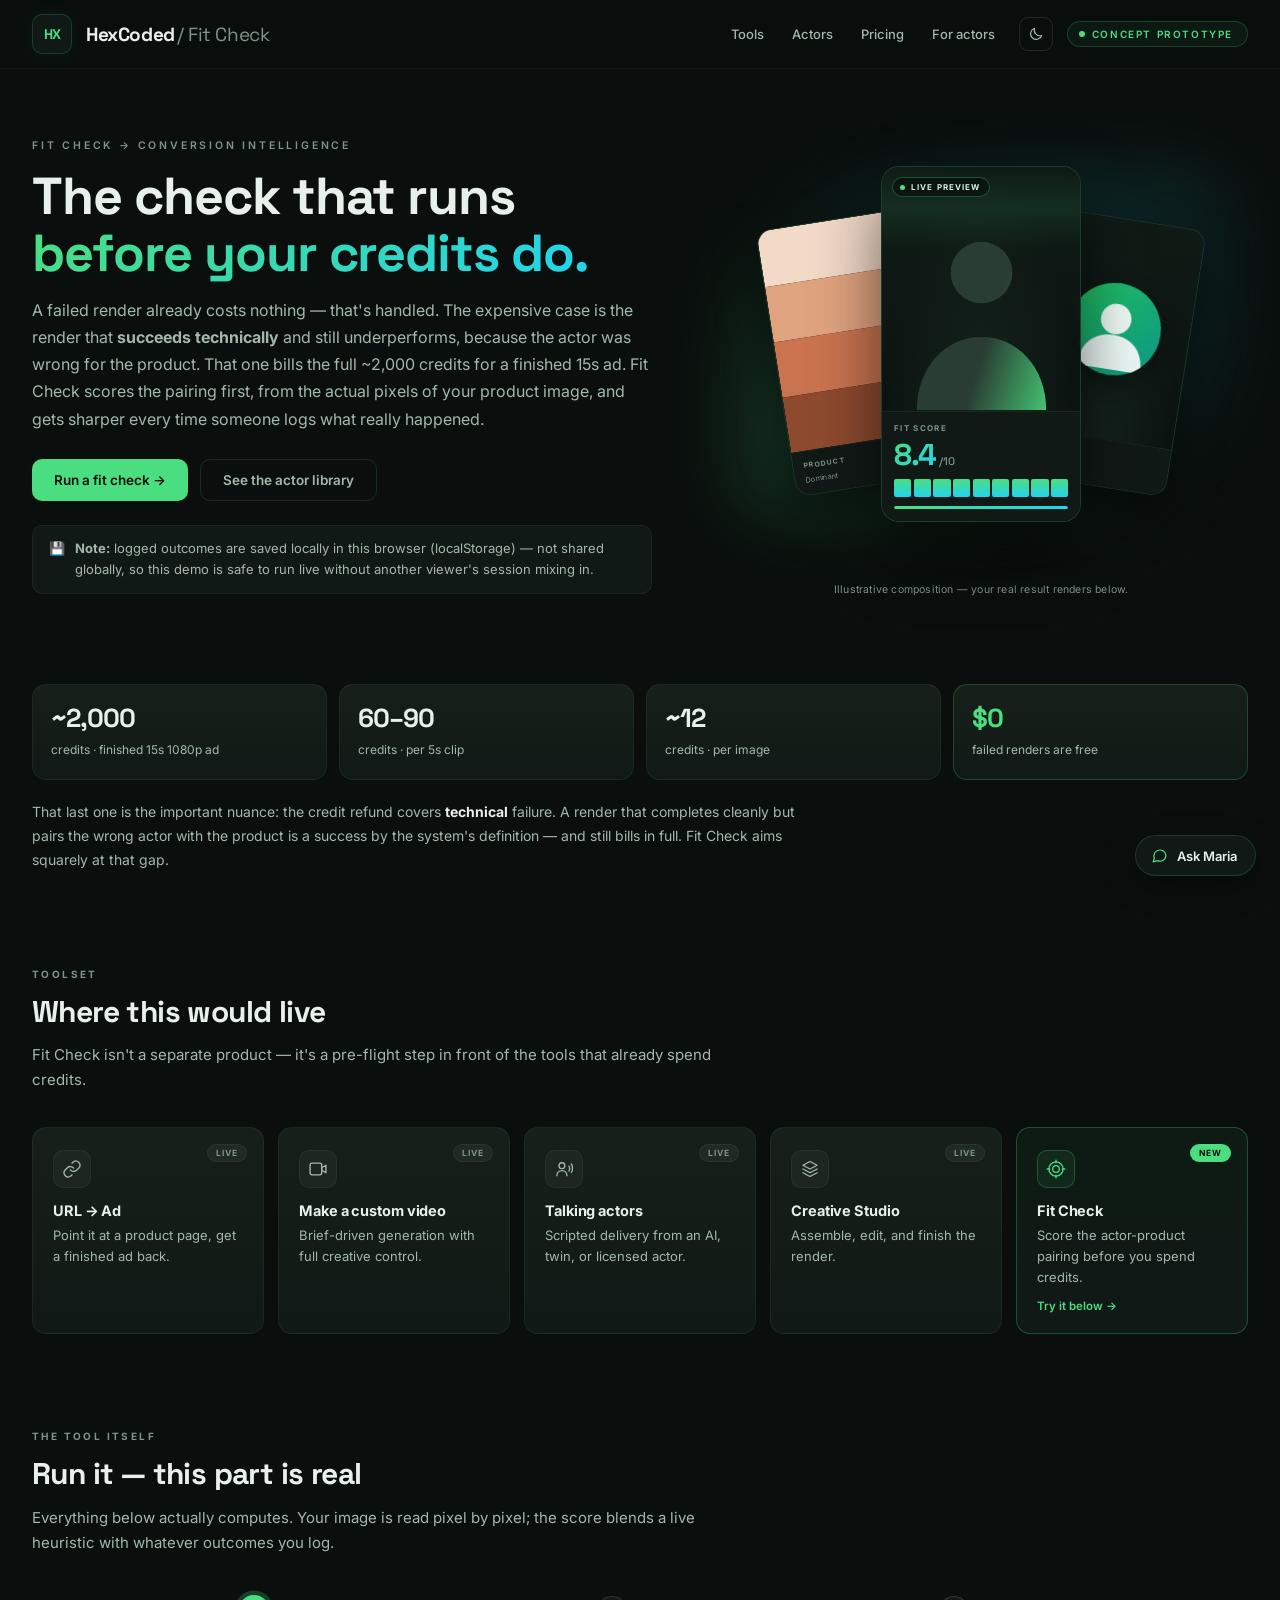
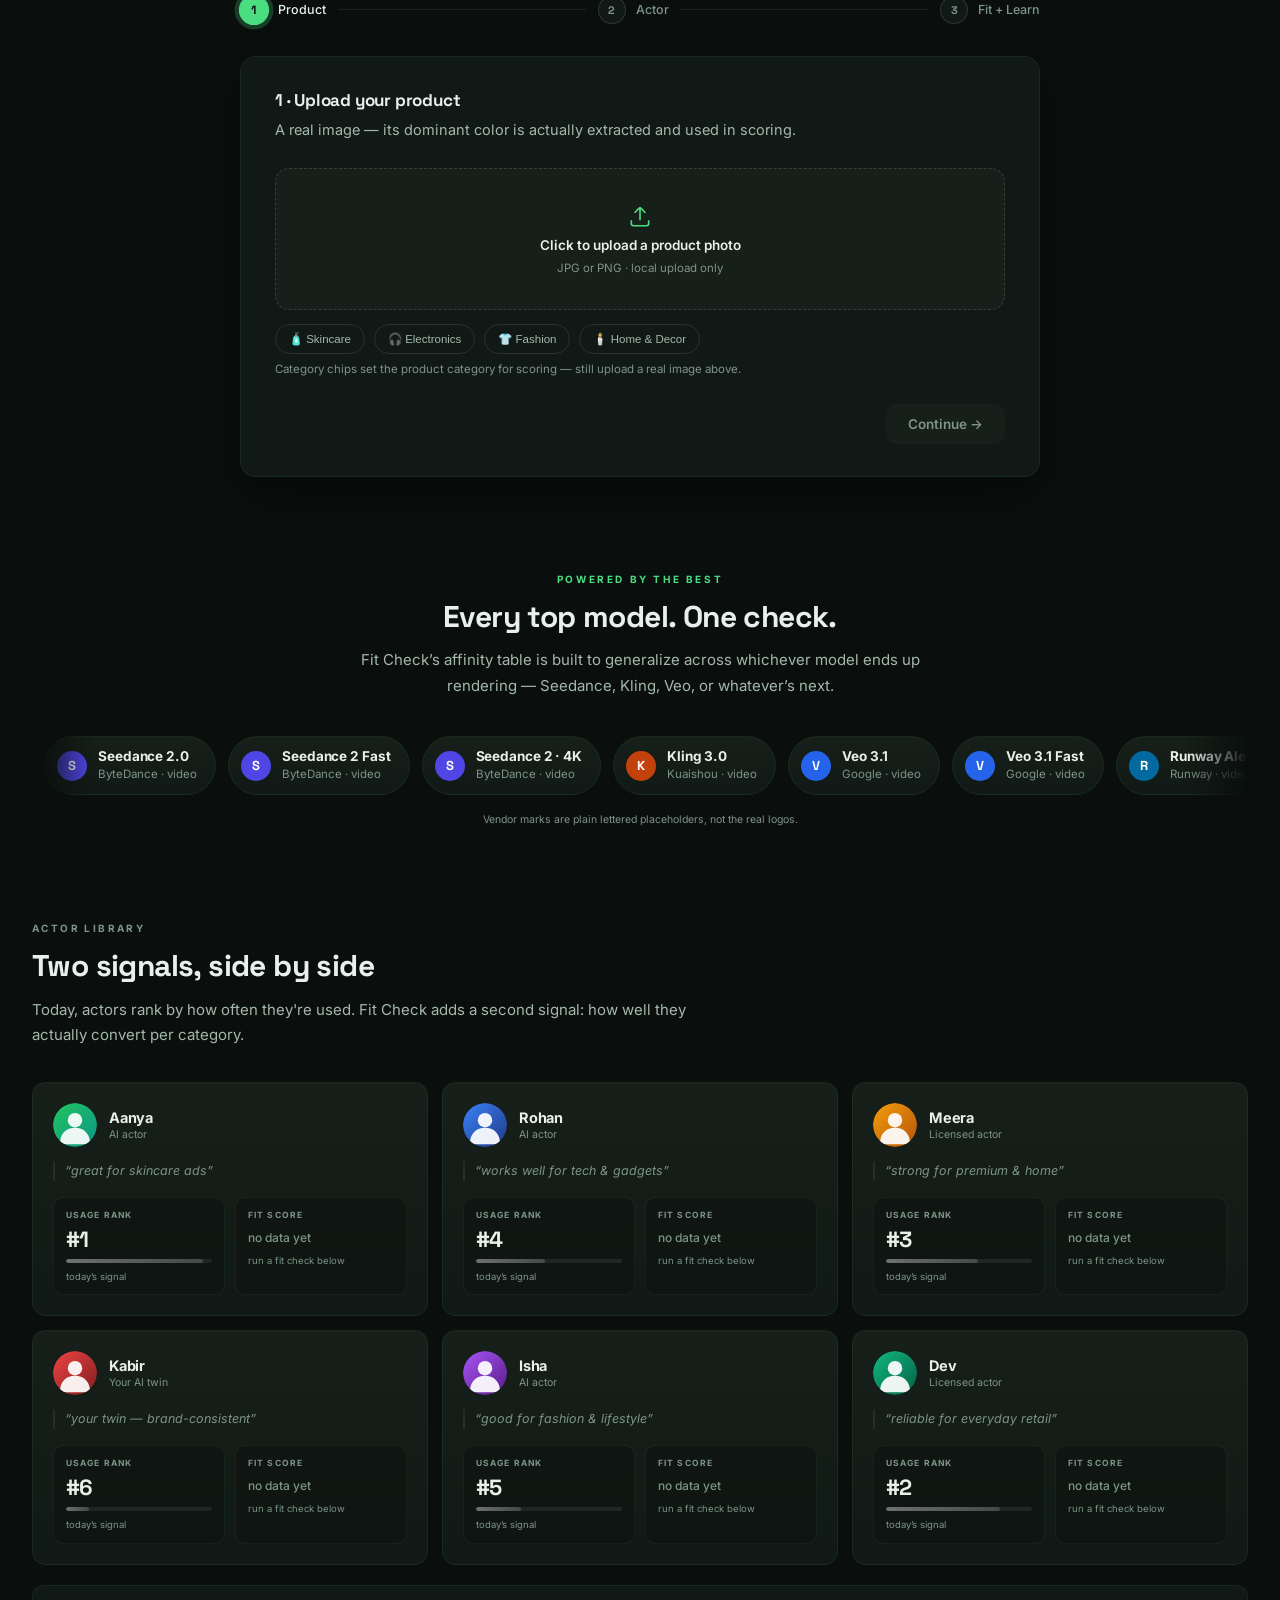
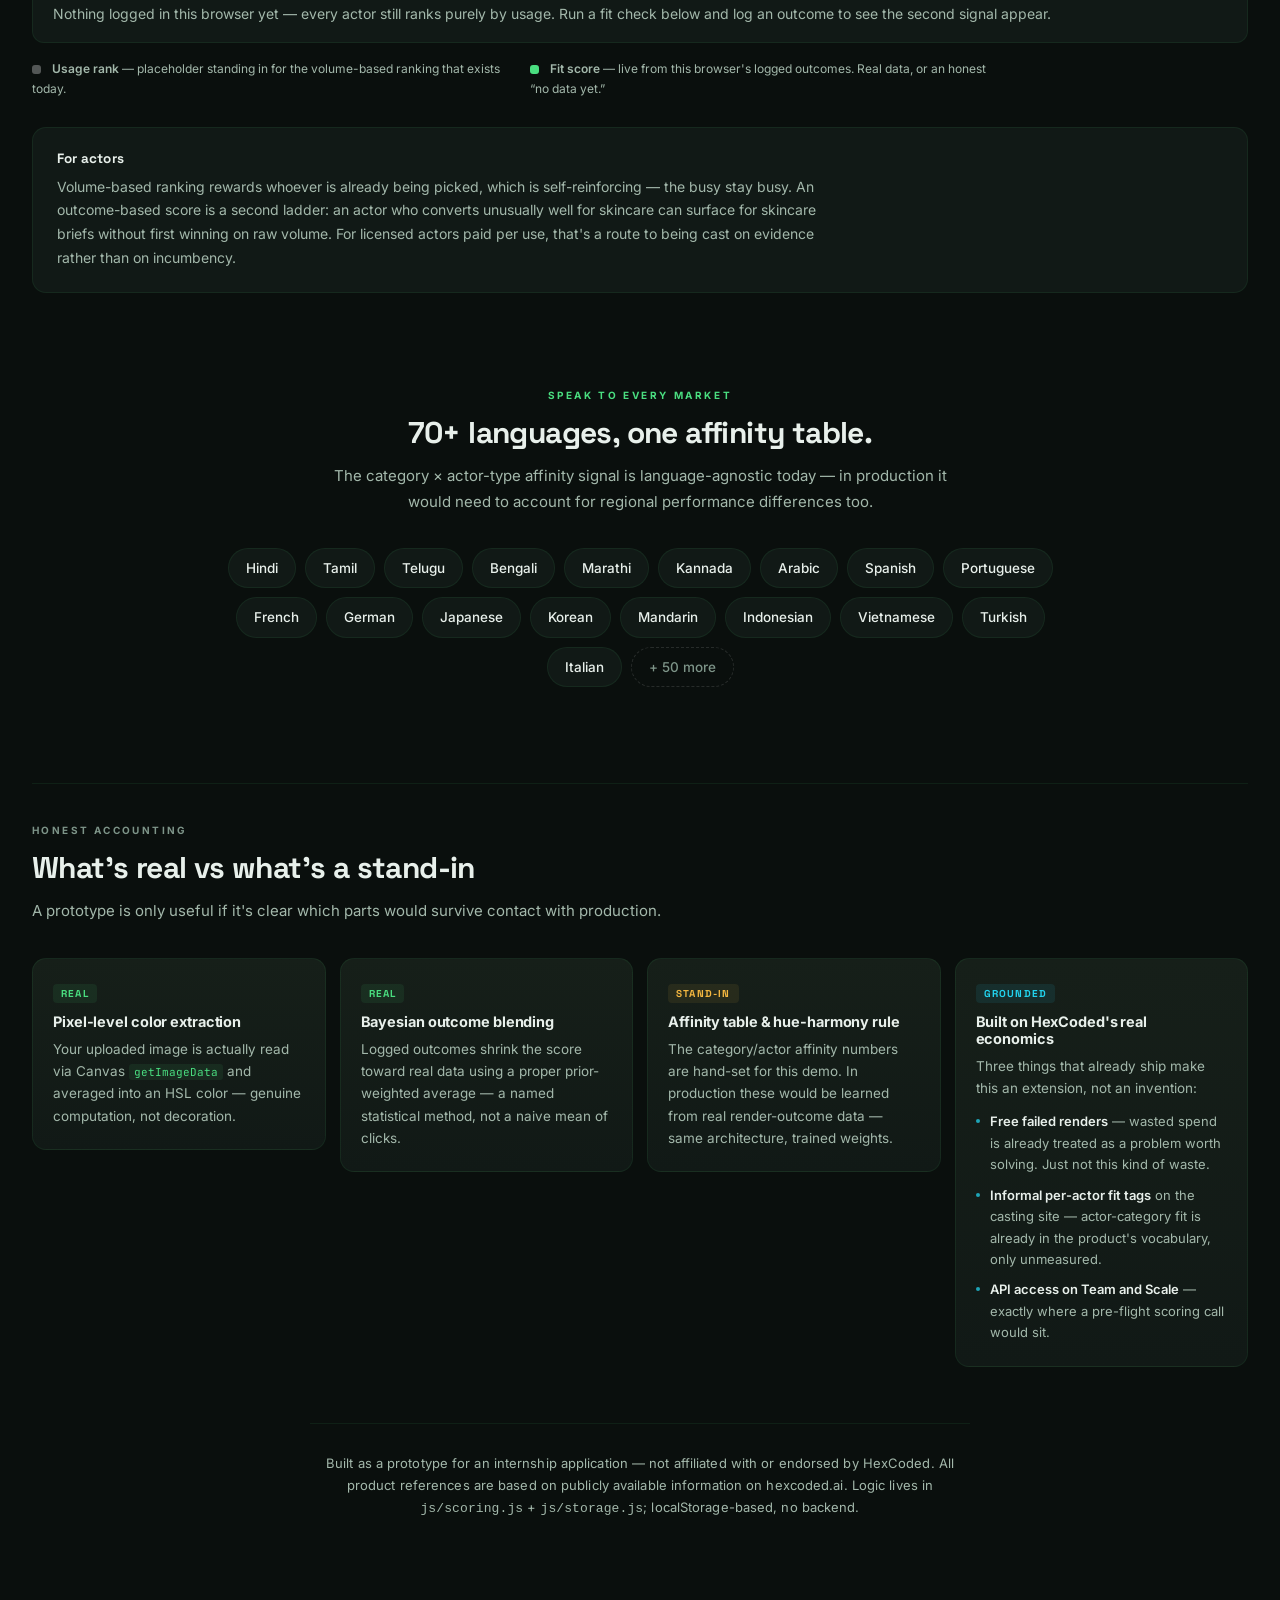
==== commit da77c080: "Add Maria, a guided actor-recommendation widget A floating panel that asks what kind of brand you ar" ====
--- a/index.html
+++ b/index.html
@@ -319,7 +319,7 @@
               <div class="ev-label">Category × actor affinity</div>
               <div class="ev-val" id="evAffinity">—</div>
             </div>
-            <div class="ev-note">Real pixel data from your upload + a curated affinity table — not a hash or a random number. See <code>js/scoring.js</code>.</div>
+            <div class="ev-note">Real pixel data from your upload + a curated affinity table — not a hash or a random number.</div>
           </div>
 
           <div class="score-block">
@@ -639,10 +639,78 @@
   <footer id="colophon">Built as a prototype for an internship application — not affiliated with or endorsed by HexCoded. All product references are based on publicly available information on hexcoded.ai. Logic lives in <code>js/scoring.js</code> + <code>js/storage.js</code>; localStorage-based, no backend.</footer>
 </main>
 
+<!-- ══ ILLUSTRATIVE RENDER PREVIEW (opened by #fullRenderBtn) ══════ -->
+<dialog class="rp" id="renderPreview" aria-labelledby="rpTitle">
+  <div class="rp-panel">
+
+    <div class="rp-head">
+      <div>
+        <div class="rp-eyebrow">Creative Studio hand-off</div>
+        <h2 class="rp-title" id="rpTitle">&mdash;</h2>
+        <div class="rp-sub" id="rpSub">&mdash;</div>
+      </div>
+      <button class="rp-close" type="button" data-rp-close aria-label="Close preview">
+        <svg viewBox="0 0 24 24" fill="none" stroke="currentColor" stroke-width="1.8"
+             stroke-linecap="round" aria-hidden="true"><path d="M6 6l12 12M18 6L6 18"/></svg>
+      </button>
+    </div>
+
+    <!-- the composite: persona + the real uploaded product, tied together
+         by the actor's own brand-tone accent -->
+    <div class="rp-stage">
+      <figure class="rp-cell rp-cell--actor">
+        <div class="rp-avatar" id="rpAvatar"></div>
+        <figcaption>
+          <span class="rp-cell-name" id="rpActorName">&mdash;</span>
+          <span class="rp-cell-meta" id="rpActorTag">&mdash;</span>
+        </figcaption>
+      </figure>
+
+      <div class="rp-link" aria-hidden="true">
+        <span class="rp-link-line"></span>
+        <svg viewBox="0 0 24 24" fill="none" stroke="currentColor" stroke-width="2"
+             stroke-linecap="round" stroke-linejoin="round"><path d="M5 12h13M13 6l6 6-6 6"/></svg>
+        <span class="rp-link-line"></span>
+      </div>
+
+      <figure class="rp-cell rp-cell--product">
+        <div class="rp-shot"><img id="rpProductImg" src="" alt=""></div>
+        <figcaption>
+          <span class="rp-cell-name" id="rpProductCat">&mdash;</span>
+          <span class="rp-cell-meta">your uploaded product</span>
+        </figcaption>
+      </figure>
+    </div>
+
+    <div class="rp-standin">Illustrative preview &mdash; not a real render.</div>
+
+    <div class="rp-meta">
+      <div class="rp-score-wrap">
+        <div class="rp-score-lbl">Fit score for this pairing</div>
+        <div class="rp-score-row">
+          <span class="rp-score" id="rpScore">&mdash;</span><span class="rp-den">/10</span>
+          <span class="conf-pill" id="rpConf"></span>
+        </div>
+      </div>
+      <p class="rp-model">An actual render would use <b id="rpModel">Veo 3.1</b> via Creative Studio.</p>
+    </div>
+
+    <p class="rp-note">In production this hands off to Creative Studio, which spends the credits and
+      produces the finished video. Fit Check runs first precisely so that spend is informed &mdash;
+      what you see above is a layout mock of the pairing, composed in the browser.</p>
+
+    <div class="rp-actions">
+      <button class="btn btn-ghost" type="button" data-rp-close>Close</button>
+    </div>
+  </div>
+</dialog>
+
 <div class="toast" id="toast"></div>
 
 <script type="module" src="js/theme.js"></script>
 <script type="module" src="js/main.js"></script>
 <script type="module" src="js/library.js"></script>
+<script type="module" src="js/render-preview.js"></script>
+<script type="module" src="js/maria.js"></script>
 </body>
 </html>
--- a/style.css
+++ b/style.css
@@ -1620,6 +1620,347 @@
 }
 
 /* ══════════════════════════════════════════════════════════════════
+   ILLUSTRATIVE RENDER PREVIEW MODAL
+   Native <dialog> + showModal(), which brings focus trapping, Esc to
+   close and an inert background for free. Every colour resolves through
+   the existing tokens, so both themes are handled without a second set
+   of rules. --rp-tone is set per-open from the actor's brand hue.
+   ══════════════════════════════════════════════════════════════════ */
+.rp {
+  padding: 0;
+  border: none;
+  background: transparent;
+  /* the global reset sets margin:0 on every element, which kills the
+     margin:auto a native <dialog> relies on to centre itself */
+  margin: auto;
+  max-width: min(660px, calc(100vw - 32px));
+  max-height: calc(100vh - 48px);
+  overflow: visible;
+  color: var(--text);
+}
+.rp::backdrop {
+  background: rgba(6, 11, 9, .62);
+  -webkit-backdrop-filter: blur(4px);
+          backdrop-filter: blur(4px);
+}
+html[data-theme="light"] .rp::backdrop { background: rgba(16, 34, 26, .38); }
+
+.rp-panel {
+  background: var(--surface);
+  border: 1px solid var(--border-hl);
+  border-radius: 18px;
+  box-shadow: 0 30px 80px var(--shadow-c-strong);
+  padding: 26px 28px 24px;
+  max-height: calc(100vh - 48px);
+  overflow-y: auto;
+  animation: rpIn .28s cubic-bezier(.4, 0, .2, 1) both;
+}
+@keyframes rpIn {
+  from { opacity: 0; transform: translateY(10px) scale(.985); }
+  to   { opacity: 1; transform: none; }
+}
+
+/* ── head ───────────────────────────────────────────────────────── */
+.rp-head {
+  display: flex; align-items: flex-start; gap: 16px;
+  margin-bottom: 22px;
+}
+.rp-eyebrow {
+  font-size: 10px; letter-spacing: 2.2px; text-transform: uppercase;
+  font-weight: 700; color: var(--accent);
+  margin-bottom: 9px;
+}
+.rp-title {
+  font-family: 'Space Grotesk', sans-serif;
+  font-size: 22px; font-weight: 700;
+  letter-spacing: -.02em; line-height: 1.2;
+}
+.rp-sub {
+  font-size: 12.5px; color: var(--text-3);
+  margin-top: 5px;
+}
+.rp-close {
+  margin-left: auto; flex-shrink: 0;
+  width: 32px; height: 32px; border-radius: 9px;
+  display: inline-flex; align-items: center; justify-content: center;
+  background: transparent; cursor: pointer;
+  border: 1px solid var(--line-2);
+  color: var(--text-3);
+  transition: color .2s, border-color .2s, background .2s;
+}
+.rp-close:hover {
+  color: var(--text);
+  border-color: var(--border-hl);
+  background: var(--fill-subtle);
+}
+.rp-close svg { width: 15px; height: 15px; }
+
+/* ── the composite ──────────────────────────────────────────────── */
+.rp-stage {
+  display: grid;
+  grid-template-columns: 1fr auto 1fr;
+  align-items: center;
+  gap: 14px;
+  padding: 24px 18px;
+  border-radius: 14px;
+  border: 1px solid var(--border);
+  /* the shared accent is the actor's own brand tone */
+  background:
+    radial-gradient(ellipse at 18% 50%, color-mix(in srgb, var(--rp-tone) 14%, transparent), transparent 62%),
+    var(--surface-2);
+  box-shadow: inset 0 0 0 1px color-mix(in srgb, var(--rp-tone) 16%, transparent);
+}
+.rp-cell {
+  display: flex; flex-direction: column; align-items: center;
+  gap: 12px; text-align: center; min-width: 0;
+}
+.rp-avatar {
+  width: 96px; height: 96px; border-radius: 50%;
+  overflow: hidden; flex-shrink: 0;
+  box-shadow: 0 0 0 3px color-mix(in srgb, var(--rp-tone) 42%, transparent),
+              0 10px 26px var(--shadow-c);
+}
+.rp-avatar svg { width: 100%; height: 100%; display: block; }
+.rp-shot {
+  width: 128px; height: 96px; border-radius: 12px;
+  overflow: hidden; flex-shrink: 0;
+  background: var(--surface-3);
+  box-shadow: 0 0 0 3px color-mix(in srgb, var(--rp-tone) 42%, transparent),
+              0 10px 26px var(--shadow-c);
+}
+.rp-shot img { width: 100%; height: 100%; object-fit: cover; display: block; }
+.rp-cell figcaption { display: flex; flex-direction: column; gap: 3px; }
+.rp-cell-name { font-weight: 700; font-size: 13.5px; letter-spacing: -.1px; }
+.rp-cell-meta { font-size: 11px; color: var(--text-3); }
+
+.rp-link {
+  display: flex; align-items: center; gap: 6px;
+  color: var(--rp-tone);
+  flex-shrink: 0;
+}
+.rp-link svg { width: 20px; height: 20px; flex-shrink: 0; }
+.rp-link-line {
+  width: 16px; height: 2px; border-radius: 2px;
+  background: currentColor; opacity: .45;
+}
+
+/* ── the honest label, styled like the STAND-IN tags elsewhere ───── */
+.rp-standin {
+  display: inline-block;
+  margin-top: 14px;
+  font-family: 'Space Grotesk', sans-serif;
+  font-size: 10px; font-weight: 700;
+  letter-spacing: 1.2px; text-transform: uppercase;
+  padding: 5px 11px; border-radius: 5px;
+  color: var(--warn);
+  background: color-mix(in srgb, var(--warn) 12%, transparent);
+}
+
+/* ── score + model line ─────────────────────────────────────────── */
+.rp-meta {
+  display: flex; align-items: flex-end;
+  flex-wrap: wrap; gap: 14px 24px;
+  margin-top: 22px; padding-top: 20px;
+  border-top: 1px solid var(--border);
+}
+.rp-score-lbl {
+  font-size: 9.5px; letter-spacing: 1.2px; text-transform: uppercase;
+  font-weight: 700; color: var(--text-3); margin-bottom: 8px;
+}
+.rp-score-row { display: flex; align-items: baseline; gap: 5px; flex-wrap: wrap; }
+.rp-score {
+  font-family: 'Space Grotesk', sans-serif;
+  font-weight: 700; font-size: 34px; letter-spacing: -1.5px;
+  line-height: 1; color: var(--accent);
+}
+.rp-den { font-family: 'Space Grotesk', sans-serif; font-size: 13px; color: var(--text-3); }
+.rp-model {
+  flex: 1 1 240px;
+  font-size: 13px; line-height: 1.65; color: var(--text-2);
+}
+.rp-model b { color: var(--text); font-weight: 700; }
+
+.rp-note {
+  margin-top: 16px;
+  font-size: 12.5px; line-height: 1.7; color: var(--text-3);
+}
+.rp-actions {
+  display: flex; justify-content: flex-end;
+  margin-top: 20px;
+}
+
+@media (max-width: 560px) {
+  .rp-panel { padding: 20px 18px 18px; border-radius: 14px; }
+  .rp-stage {
+    grid-template-columns: 1fr;
+    gap: 16px; padding: 20px 14px;
+  }
+  .rp-link { transform: rotate(90deg); justify-self: center; }
+  .rp-title { font-size: 19px; }
+  .rp-meta { gap: 14px; }
+}
+
+@media (prefers-reduced-motion: reduce) {
+  .rp-panel { animation: none; }
+}
+
+/* ══════════════════════════════════════════════════════════════════
+   MARIA — guided actor helper (floating widget)
+   Token-only: every colour, radius and font here already exists in the
+   design system, so light/dark and the card treatment come for free.
+   Sits bottom-right; the toast is bottom-centre, so they never collide.
+   ══════════════════════════════════════════════════════════════════ */
+.maria {
+  position: fixed;
+  right: 24px; bottom: 24px;
+  z-index: 45;                     /* under the toast (50), over the page */
+  display: flex; flex-direction: column;
+  align-items: flex-end; gap: 12px;
+}
+
+/* ── trigger ────────────────────────────────────────────────────── */
+.maria-fab {
+  display: inline-flex; align-items: center; gap: 9px;
+  padding: 11px 18px 11px 15px;
+  border-radius: 100px;
+  border: 1px solid var(--border-hl);
+  background: var(--surface);
+  color: var(--text);
+  font-family: 'Inter', sans-serif;
+  font-weight: 600; font-size: 13px;
+  cursor: pointer;
+  box-shadow: 0 10px 30px var(--shadow-c);
+  transition: transform .2s cubic-bezier(.4,0,.2,1), box-shadow .2s, border-color .2s, color .2s;
+}
+.maria-fab svg { width: 17px; height: 17px; color: var(--accent); flex-shrink: 0; }
+.maria-fab:hover {
+  transform: translateY(-2px);
+  border-color: var(--accent);
+  box-shadow: 0 14px 34px var(--shadow-c-strong);
+}
+.maria-fab:focus-visible { outline: none; box-shadow: 0 0 0 3px var(--accent-glow); }
+
+/* ── panel ──────────────────────────────────────────────────────── */
+.maria-panel {
+  width: min(340px, calc(100vw - 40px));
+  max-height: min(560px, calc(100vh - 130px));
+  overflow-y: auto;
+  background: var(--surface);
+  border: 1px solid var(--border-hl);
+  border-radius: 16px;
+  box-shadow: 0 26px 64px var(--shadow-c-strong);
+  padding: 18px;
+  animation: mariaIn .24s cubic-bezier(.4,0,.2,1) both;
+}
+.maria-panel[hidden] { display: none; }
+@keyframes mariaIn {
+  from { opacity: 0; transform: translateY(8px) scale(.98); }
+  to   { opacity: 1; transform: none; }
+}
+
+.maria-head { display: flex; align-items: center; gap: 11px; }
+.maria-avatar {
+  width: 36px; height: 36px; border-radius: 50%;
+  flex-shrink: 0;
+  display: flex; align-items: center; justify-content: center;
+  background: linear-gradient(135deg, var(--grad-a), var(--grad-b));
+  color: var(--on-accent);
+  font-family: 'Space Grotesk', sans-serif;
+  font-weight: 700; font-size: 15px;
+}
+.maria-id { min-width: 0; }
+.maria-name {
+  font-family: 'Space Grotesk', sans-serif;
+  font-weight: 700; font-size: 15px; letter-spacing: -.2px;
+}
+.maria-role { font-size: 11px; color: var(--text-3); margin-top: 1px; }
+.maria-x {
+  margin-left: auto; flex-shrink: 0;
+  width: 28px; height: 28px; border-radius: 8px;
+  display: inline-flex; align-items: center; justify-content: center;
+  background: transparent; cursor: pointer;
+  border: 1px solid var(--line-2);
+  color: var(--text-3);
+  transition: color .2s, border-color .2s, background .2s;
+}
+.maria-x:hover { color: var(--text); border-color: var(--border-hl); background: var(--fill-subtle); }
+.maria-x svg { width: 13px; height: 13px; }
+
+/* the honesty note, same spirit as the stand-in labels on the page */
+.maria-disclaimer {
+  margin-top: 13px;
+  padding: 9px 11px;
+  border: 1px solid var(--border);
+  border-radius: 9px;
+  background: var(--surface-2);
+  font-size: 10.5px; line-height: 1.55;
+  color: var(--text-3);
+}
+
+/* ── conversation ───────────────────────────────────────────────── */
+.maria-body { margin-top: 14px; display: flex; flex-direction: column; gap: 10px; }
+.maria-msg {
+  padding: 11px 13px;
+  border-radius: 12px;
+  border: 1px solid var(--border);
+  background: var(--surface-2);
+  font-size: 13px; line-height: 1.6;
+  color: var(--text-2);
+}
+.maria-msg b { color: var(--text); font-weight: 700; }
+.maria-msg--you {
+  align-self: flex-end;
+  background: color-mix(in srgb, var(--accent) 12%, transparent);
+  border-color: var(--border-hl);
+  color: var(--text);
+  font-weight: 600;
+}
+.maria-conf { margin-top: 9px; }
+
+.maria-chips { display: flex; flex-wrap: wrap; gap: 7px; }
+.maria-chip {
+  font-size: 12px; padding: 7px 13px;
+  border-radius: 100px;
+  border: 1px solid var(--line-2);
+  background: transparent;
+  color: var(--text-2);
+  cursor: pointer;
+  font-family: 'Inter', sans-serif;
+  transition: all .2s ease;
+}
+.maria-chip:hover {
+  border-color: var(--accent);
+  color: var(--accent);
+  background: color-mix(in srgb, var(--accent) 8%, transparent);
+}
+.maria-chip:focus-visible { outline: none; box-shadow: 0 0 0 3px var(--accent-glow); }
+
+.maria-actions {
+  display: flex; flex-direction: column; align-items: stretch; gap: 9px;
+  margin-top: 2px;
+}
+.maria-actions .btn-sm { justify-content: center; text-align: center; }
+.maria-again {
+  background: none; border: none; cursor: pointer;
+  font-family: 'Inter', sans-serif;
+  font-size: 11.5px; color: var(--text-3);
+  text-decoration: underline; text-underline-offset: 3px;
+  transition: color .2s;
+}
+.maria-again:hover { color: var(--accent); }
+
+@media (max-width: 560px) {
+  .maria { right: 14px; bottom: 14px; }
+  .maria-fab span { display: none; }         /* icon-only on small screens */
+  .maria-fab { padding: 12px; }
+}
+
+@media (prefers-reduced-motion: reduce) {
+  .maria-panel { animation: none; }
+  .maria-fab:hover { transform: none; }
+}
+
+/* ══════════════════════════════════════════════════════════════════
    TOAST
    ══════════════════════════════════════════════════════════════════ */
 .toast {
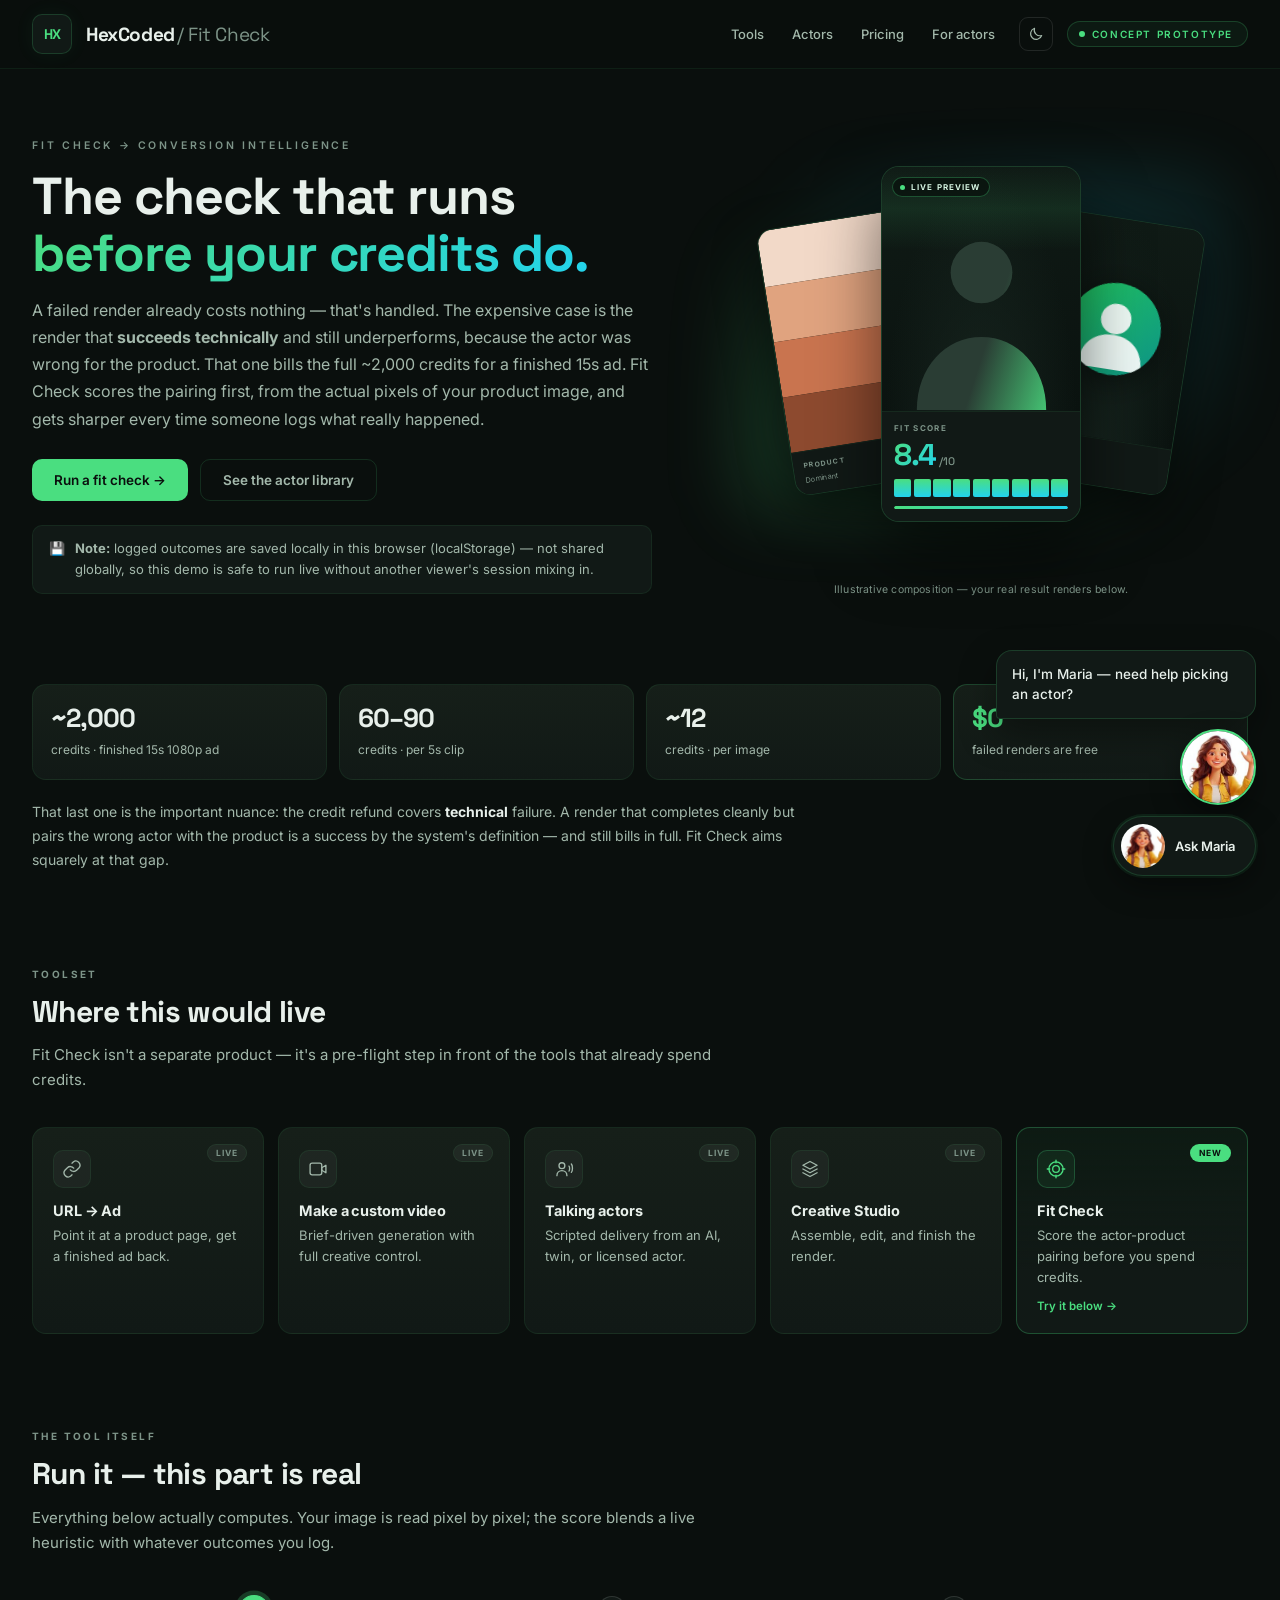
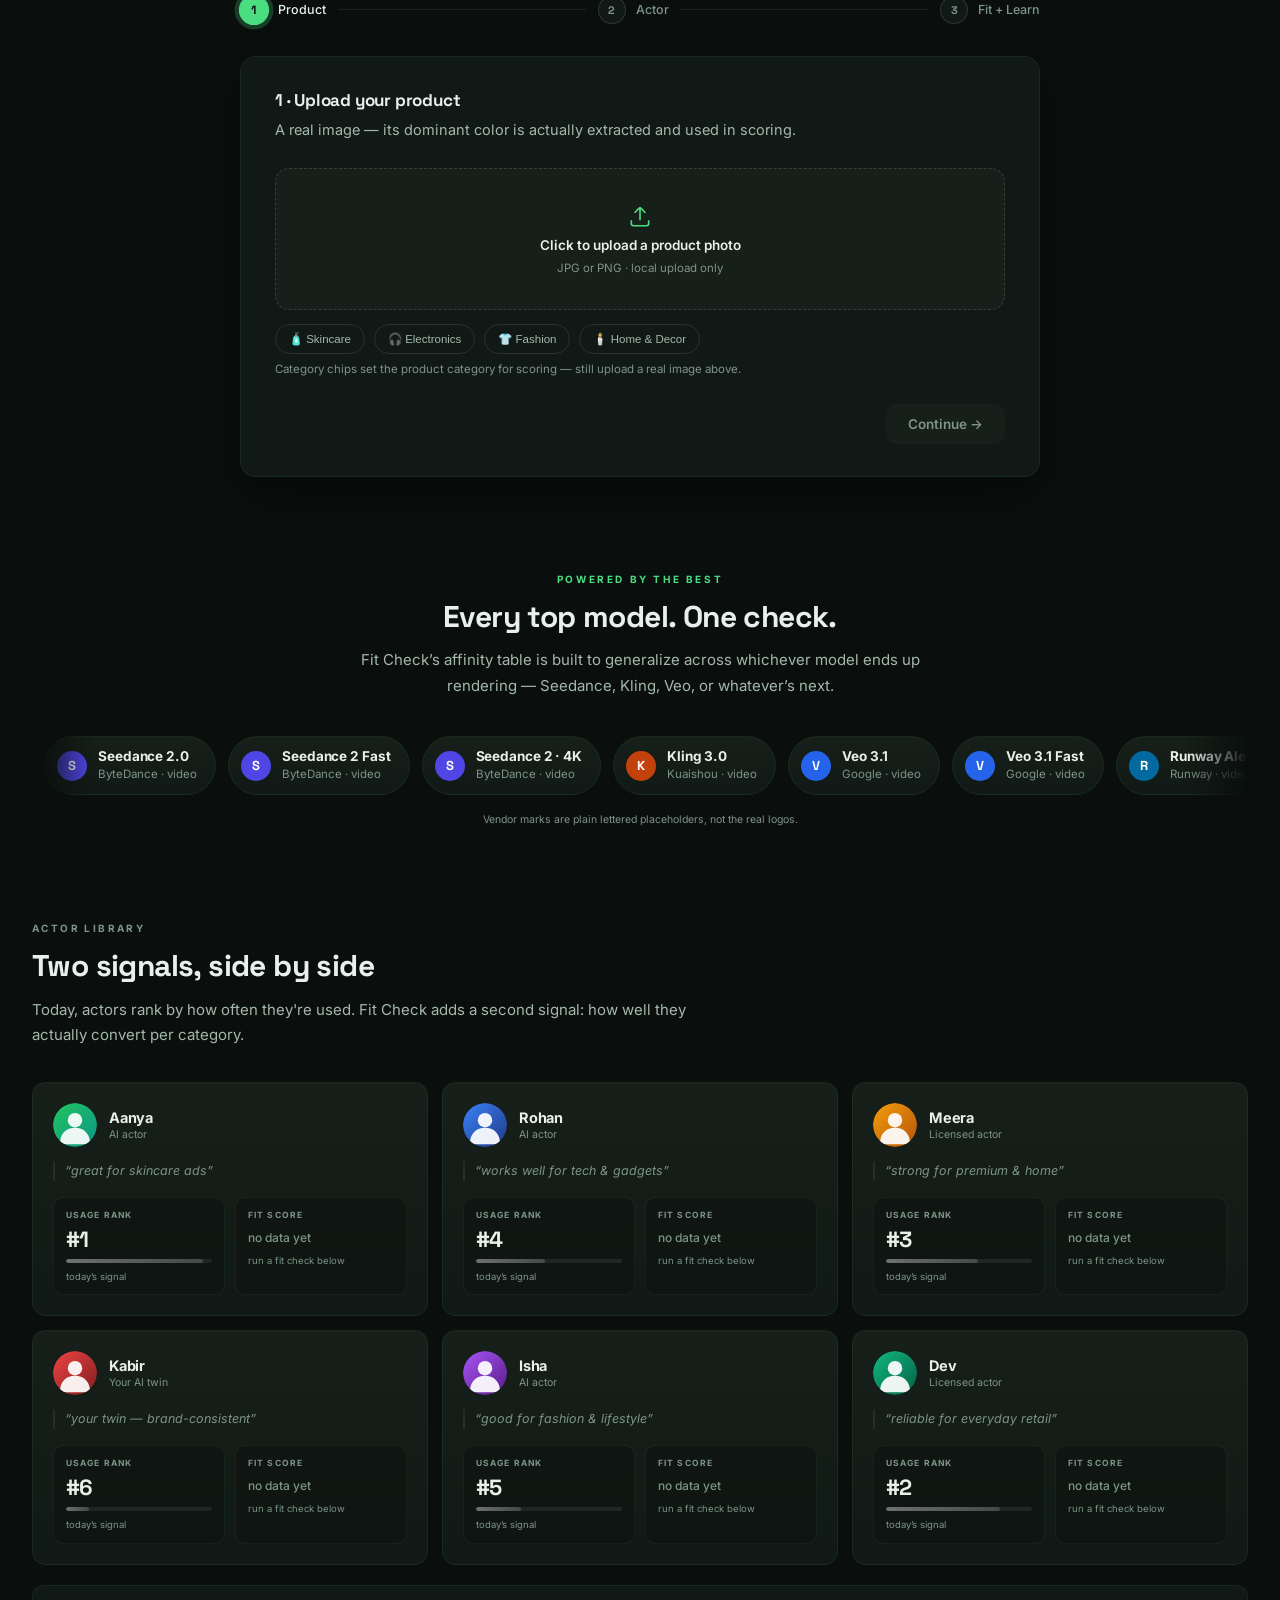
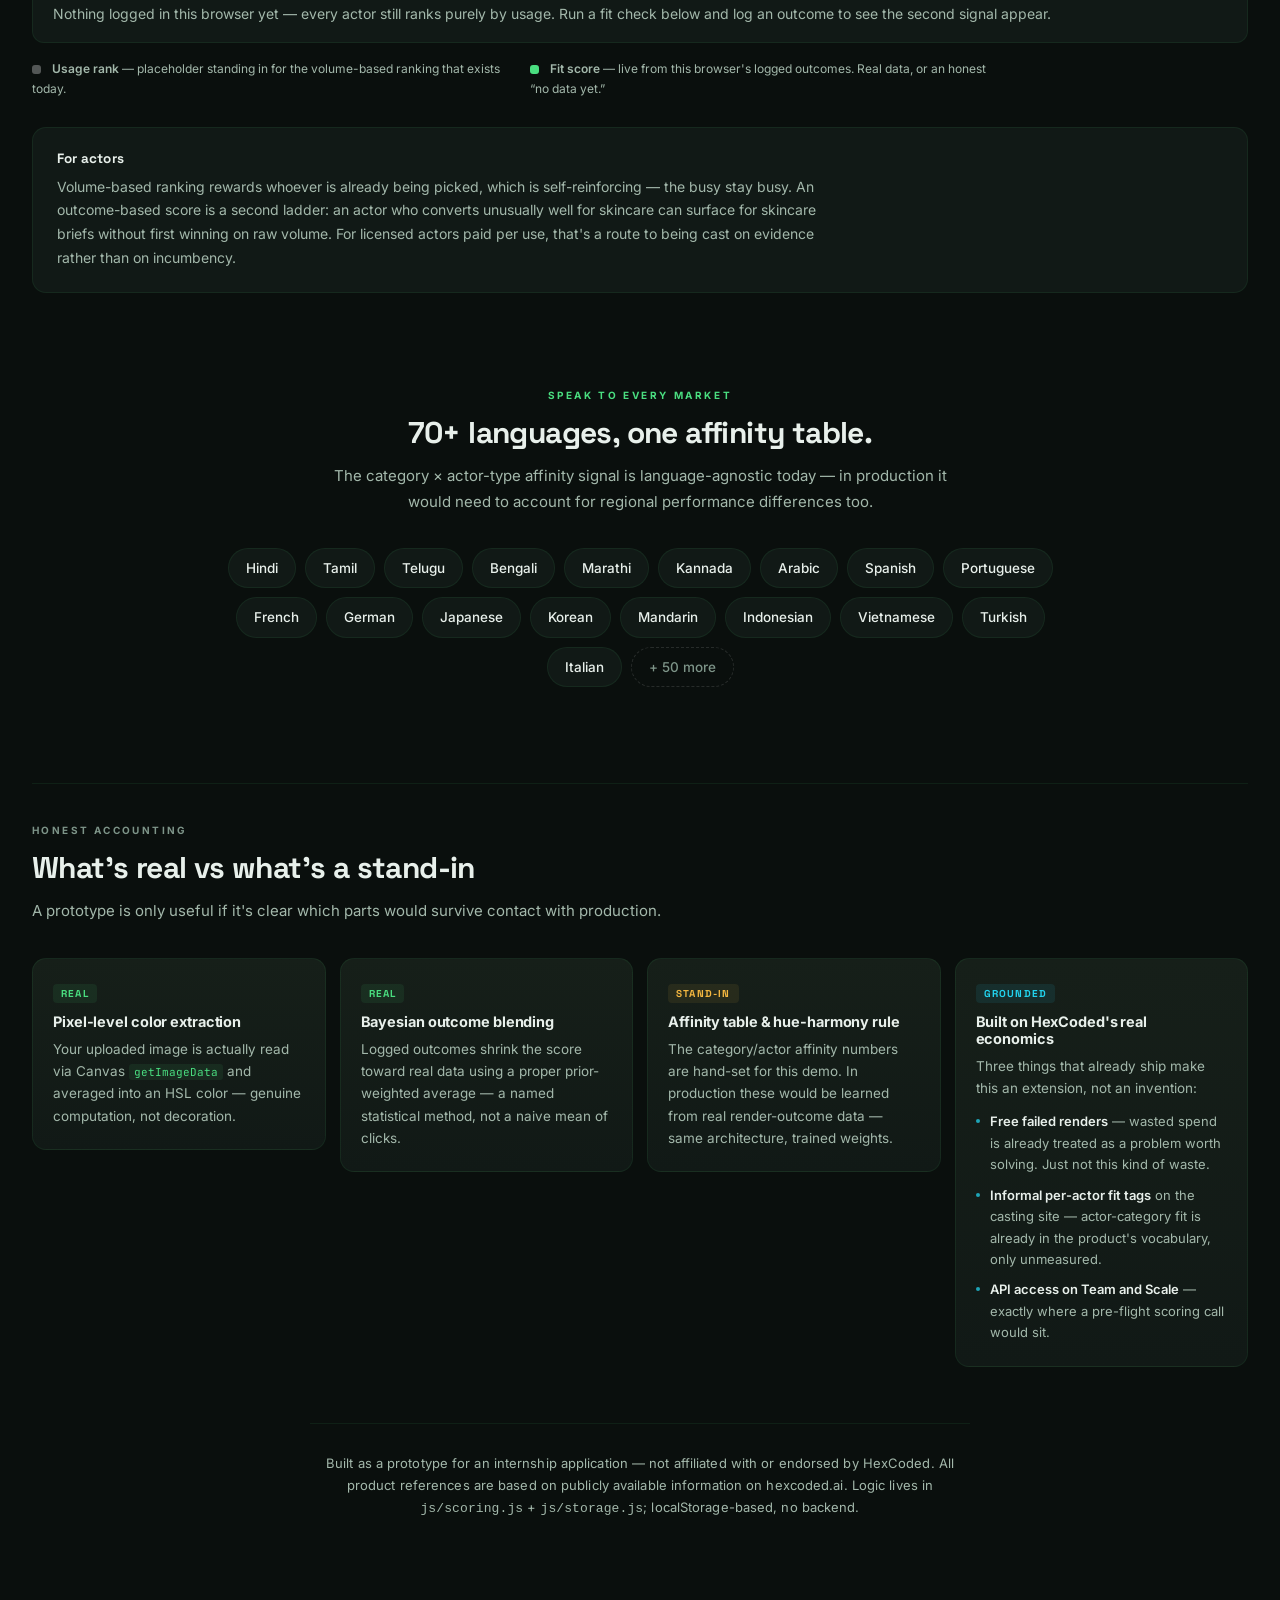
==== commit e643d971: "Add a shrinkage sparkline to the Fit Check result panel Puts the Bayesian-shrinkage argument on scre" ====
--- a/index.html
+++ b/index.html
@@ -712,5 +712,6 @@
 <script type="module" src="js/library.js"></script>
 <script type="module" src="js/render-preview.js"></script>
 <script type="module" src="js/maria.js"></script>
+<script type="module" src="js/confidence-chart.js"></script>
 </body>
 </html>
--- a/style.css
+++ b/style.css
@@ -1818,10 +1818,79 @@
   align-items: flex-end; gap: 12px;
 }
 
+/* ── first-load introduction card ───────────────────────────────────
+   Bigger sibling of the pill, same tokens/radius/shadow. The pill is the
+   CSS default state; .is-intro swaps to the card, and .is-collapsing keeps
+   the card mounted just long enough to shrink away. */
+.maria-intro {
+  display: none;
+  width: 260px;
+  padding: 0;
+  border: none; background: none;
+  cursor: pointer;
+  text-align: left;
+  font-family: 'Inter', sans-serif;
+}
+.maria.is-intro .maria-intro,
+.maria.is-collapsing .maria-intro { display: block; }
+
+.maria.is-intro .maria-intro {
+  animation: mariaIntroIn .42s cubic-bezier(.16, .84, .44, 1) both;
+}
+.maria.is-collapsing .maria-intro {
+  animation: mariaIntroOut .3s cubic-bezier(.4, 0, 1, 1) both;
+  pointer-events: none;
+}
+@keyframes mariaIntroIn {
+  from { opacity: 0; transform: translateY(24px) scale(.95); }
+  to   { opacity: 1; transform: none; }
+}
+/* shrink toward the pill's corner as it goes */
+@keyframes mariaIntroOut {
+  from { opacity: 1; transform: none; }
+  to   { opacity: 0; transform: translateY(14px) scale(.72); }
+}
+
+.maria-bubble {
+  display: block;
+  padding: 13px 15px;
+  border-radius: 16px 16px 16px 4px;
+  border: 1px solid var(--border-hl);
+  background: var(--surface);
+  box-shadow: 0 14px 36px var(--shadow-c);
+  font-size: 13.5px; line-height: 1.5; font-weight: 500;
+  color: var(--text);
+}
+.maria-intro-avatar {
+  display: block; margin: 10px 0 0 auto;
+  width: 76px; height: 76px; border-radius: 50%;
+  overflow: hidden;
+  background: var(--surface-2);
+  border: 2px solid var(--accent);
+  box-shadow: 0 12px 30px var(--shadow-c);
+}
+.maria-intro-avatar img {
+  width: 100%; height: 100%; display: block;
+  object-fit: cover;
+  object-position: 32% center;
+}
+.maria-intro:hover .maria-bubble { border-color: var(--accent); }
+.maria-intro:focus-visible { outline: none; }
+.maria-intro:focus-visible .maria-bubble { box-shadow: 0 0 0 3px var(--accent-glow); }
+
+/* the pill yields to the card while the intro is on screen */
+.maria.is-intro .maria-fab,
+.maria.is-collapsing .maria-fab {
+  opacity: 0;
+  transform: scale(.85);
+  pointer-events: none;
+}
+
 /* ── trigger ────────────────────────────────────────────────────── */
 .maria-fab {
-  display: inline-flex; align-items: center; gap: 9px;
-  padding: 11px 18px 11px 15px;
+  position: relative;
+  display: inline-flex; align-items: center; gap: 10px;
+  padding: 7px 20px 7px 7px;
   border-radius: 100px;
   border: 1px solid var(--border-hl);
   background: var(--surface);
@@ -1830,9 +1899,55 @@
   font-weight: 600; font-size: 13px;
   cursor: pointer;
   box-shadow: 0 10px 30px var(--shadow-c);
-  transition: transform .2s cubic-bezier(.4,0,.2,1), box-shadow .2s, border-color .2s, color .2s;
-}
-.maria-fab svg { width: 17px; height: 17px; color: var(--accent); flex-shrink: 0; }
+  transition: transform .3s cubic-bezier(.16,.84,.44,1), opacity .3s ease,
+              box-shadow .2s, border-color .2s, color .2s;
+}
+/* idle "breathing" glow — a separate layer so the button itself never
+   moves, and the accent only ever appears at low opacity */
+.maria-fab::before {
+  content: '';
+  position: absolute; inset: -3px;
+  border-radius: 100px;
+  background: var(--accent);
+  opacity: .10;
+  z-index: -1;
+  animation: mariaBreathe 3.6s ease-in-out infinite;
+}
+@keyframes mariaBreathe {
+  0%, 100% { transform: scale(1);    opacity: .08; }
+  50%      { transform: scale(1.03); opacity: .16; }
+}
+
+/* 44px to match .lib-avatar in the actor library */
+.maria-fab-avatar {
+  width: 44px; height: 44px; border-radius: 50%;
+  overflow: hidden; flex-shrink: 0; display: block;
+  background: var(--surface-2);
+}
+.maria-fab-avatar img {
+  width: 100%; height: 100%; display: block;
+  object-fit: cover;
+  /* 239x180 landscape source: the face sits at ~42% across, so shift the
+     cover window left of centre to bring it into the middle of the circle
+     while keeping the waving hand in frame */
+  object-position: 32% center;
+  transform-origin: 50% 85%;
+}
+/* one-time hello, timed to when the pill is actually visible — during the
+   intro the selector does not match, so it starts as the pill arrives */
+.maria:not(.is-intro):not(.is-collapsing) .maria-fab-avatar img {
+  animation: mariaWave 1.4s ease-in-out .5s 1 both;
+}
+@keyframes mariaWave {
+  0%              { transform: rotate(0deg); }
+  15%             { transform: rotate(-8deg); }
+  30%             { transform: rotate(8deg); }
+  45%             { transform: rotate(-6deg); }
+  60%             { transform: rotate(6deg); }
+  75%             { transform: rotate(-3deg); }
+  90%, 100%       { transform: rotate(0deg); }
+}
+.maria-fab-label { white-space: nowrap; }
 .maria-fab:hover {
   transform: translateY(-2px);
   border-color: var(--accent);
@@ -1850,23 +1965,33 @@
   border-radius: 16px;
   box-shadow: 0 26px 64px var(--shadow-c-strong);
   padding: 18px;
-  animation: mariaIn .24s cubic-bezier(.4,0,.2,1) both;
+  /* same easing + duration as the render-preview modal (rpIn) */
+  animation: mariaIn .28s cubic-bezier(.4, 0, .2, 1) both;
 }
 .maria-panel[hidden] { display: none; }
 @keyframes mariaIn {
-  from { opacity: 0; transform: translateY(8px) scale(.98); }
+  from { opacity: 0; transform: translateY(8px); }
   to   { opacity: 1; transform: none; }
 }
 
-.maria-head { display: flex; align-items: center; gap: 11px; }
+.maria-head { position: relative; display: flex; align-items: center; gap: 13px; }
 .maria-avatar {
-  width: 36px; height: 36px; border-radius: 50%;
-  flex-shrink: 0;
-  display: flex; align-items: center; justify-content: center;
-  background: linear-gradient(135deg, var(--grad-a), var(--grad-b));
-  color: var(--on-accent);
-  font-family: 'Space Grotesk', sans-serif;
-  font-weight: 700; font-size: 15px;
+  width: 68px; height: 68px; border-radius: 50%;
+  flex-shrink: 0; overflow: hidden;
+  background: var(--surface-2);
+  /* same accent used by .actor-card.sel and other active states */
+  border: 2px solid var(--accent);
+  /* one-time arrival each time the panel opens, with a slight overshoot */
+  animation: mariaArrive .4s cubic-bezier(.34, 1.56, .64, 1) both;
+}
+.maria-avatar img {
+  width: 100%; height: 100%; display: block;
+  object-fit: cover;
+  object-position: 32% center;
+}
+@keyframes mariaArrive {
+  from { transform: scale(.9); opacity: 0; }
+  to   { transform: scale(1);  opacity: 1; }
 }
 .maria-id { min-width: 0; }
 .maria-name {
@@ -1886,15 +2011,43 @@
 .maria-x:hover { color: var(--text); border-color: var(--border-hl); background: var(--fill-subtle); }
 .maria-x svg { width: 13px; height: 13px; }
 
-/* the honesty note, same spirit as the stand-in labels on the page */
-.maria-disclaimer {
-  margin-top: 13px;
+/* the honesty note, same spirit as the stand-in labels on the page —
+   still shown in full, now behind the (i) beside Maria's name */
+.maria-info-wrap { display: inline-flex; vertical-align: middle; }
+.maria-info {
+  display: inline-flex; align-items: center; justify-content: center;
+  width: 16px; height: 16px; padding: 0; margin-left: 6px;
+  border: none; background: none; cursor: pointer;
+  color: var(--text-3);
+  transition: color .2s;
+}
+.maria-info svg { width: 14px; height: 14px; display: block; }
+.maria-info:hover, .maria-info[aria-expanded="true"] { color: var(--accent); }
+.maria-info:focus-visible {
+  outline: none; border-radius: 50%;
+  box-shadow: 0 0 0 3px var(--accent-glow);
+}
+.maria-tip {
+  /* spans the header, so it always sits inside the panel */
+  position: absolute; top: calc(100% + 8px); left: 0; right: 0;
+  z-index: 2;
   padding: 9px 11px;
-  border: 1px solid var(--border);
+  border: 1px solid var(--border-hl);
   border-radius: 9px;
   background: var(--surface-2);
-  font-size: 10.5px; line-height: 1.55;
-  color: var(--text-3);
+  box-shadow: 0 10px 26px var(--shadow-c);
+  font-family: 'Inter', sans-serif;
+  font-size: 10.5px; line-height: 1.55; font-weight: 400;
+  letter-spacing: 0;
+  color: var(--text-2);
+  opacity: 0; visibility: hidden;
+  transform: translateY(-3px);
+  transition: opacity .18s ease, visibility .18s, transform .18s ease;
+}
+.maria-info:hover + .maria-tip,
+.maria-info:focus-visible + .maria-tip,
+.maria-info[aria-expanded="true"] + .maria-tip {
+  opacity: 1; visibility: visible; transform: none;
 }
 
 /* ── conversation ───────────────────────────────────────────────── */
@@ -1951,13 +2104,75 @@
 
 @media (max-width: 560px) {
   .maria { right: 14px; bottom: 14px; }
-  .maria-fab span { display: none; }         /* icon-only on small screens */
-  .maria-fab { padding: 12px; }
+  .maria-fab-label { display: none; }        /* avatar-only on small screens */
+  .maria-fab { padding: 7px; }
+  .maria-intro { width: min(240px, calc(100vw - 40px)); }
+  .maria-intro-avatar { width: 64px; height: 64px; }
+  /* tip spans the header, so it needs no width override on small screens */
 }
 
 @media (prefers-reduced-motion: reduce) {
-  .maria-panel { animation: none; }
+  .maria-panel,
+  .maria-fab::before,
+  .maria:not(.is-intro):not(.is-collapsing) .maria-fab-avatar img,
+  .maria-intro,
+  .maria.is-intro .maria-intro,
+  .maria.is-collapsing .maria-intro,
+  .maria-avatar { animation: none; }
+  /* the intro sequence is skipped in JS as well; belt and braces */
+  .maria-intro { display: none !important; }
+  .maria.is-intro .maria-fab,
+  .maria.is-collapsing .maria-fab { opacity: 1; transform: none; pointer-events: auto; }
+  .maria-fab { transition: none; }
+  .maria-tip { transition: none; }
+  .maria-fab::before { transform: none; opacity: .10; }
+  .maria-fab-avatar img { transform: none; }
+  .maria-avatar { transform: none; opacity: 1; }
   .maria-fab:hover { transform: none; }
+}
+
+/* ══════════════════════════════════════════════════════════════════
+   CONFIDENCE SHRINKAGE SPARKLINE (result panel, step 3)
+   Matches the .evidence card treatment so it reads as part of the panel.
+   Token-only: no new colours.
+   ══════════════════════════════════════════════════════════════════ */
+.cc {
+  margin-top: 12px;
+  padding: 12px 14px;
+  border: 1px solid var(--border);
+  border-radius: 10px;
+  background: var(--surface-2);
+}
+.cc[hidden] { display: none; }
+.cc-row { display: flex; align-items: center; gap: 14px; }
+.cc-svg { width: 130px; height: 38px; flex-shrink: 0; overflow: visible; }
+.cc-line {
+  fill: none;
+  stroke: var(--accent);
+  stroke-width: 1.6;
+  stroke-linecap: round;
+  stroke-linejoin: round;
+}
+.cc-dots circle { fill: var(--accent); opacity: .45; }
+.cc-end { fill: var(--accent); }
+.cc-legend { min-width: 0; }
+.cc-ends {
+  display: flex; align-items: baseline; gap: 5px;
+  font-family: 'Space Grotesk', sans-serif;
+  font-weight: 700; font-size: 15px;
+  color: var(--text-3);
+  letter-spacing: -.3px;
+}
+.cc-arrow { color: var(--text-3); font-weight: 400; }
+.cc-now { color: var(--accent); }
+.cc-sub {
+  font-size: 10px; color: var(--text-3);
+  margin-top: 3px; letter-spacing: .2px;
+}
+.cc-cap {
+  margin-top: 10px;
+  font-size: 11px; line-height: 1.6;
+  color: var(--text-3);
 }
 
 /* ══════════════════════════════════════════════════════════════════
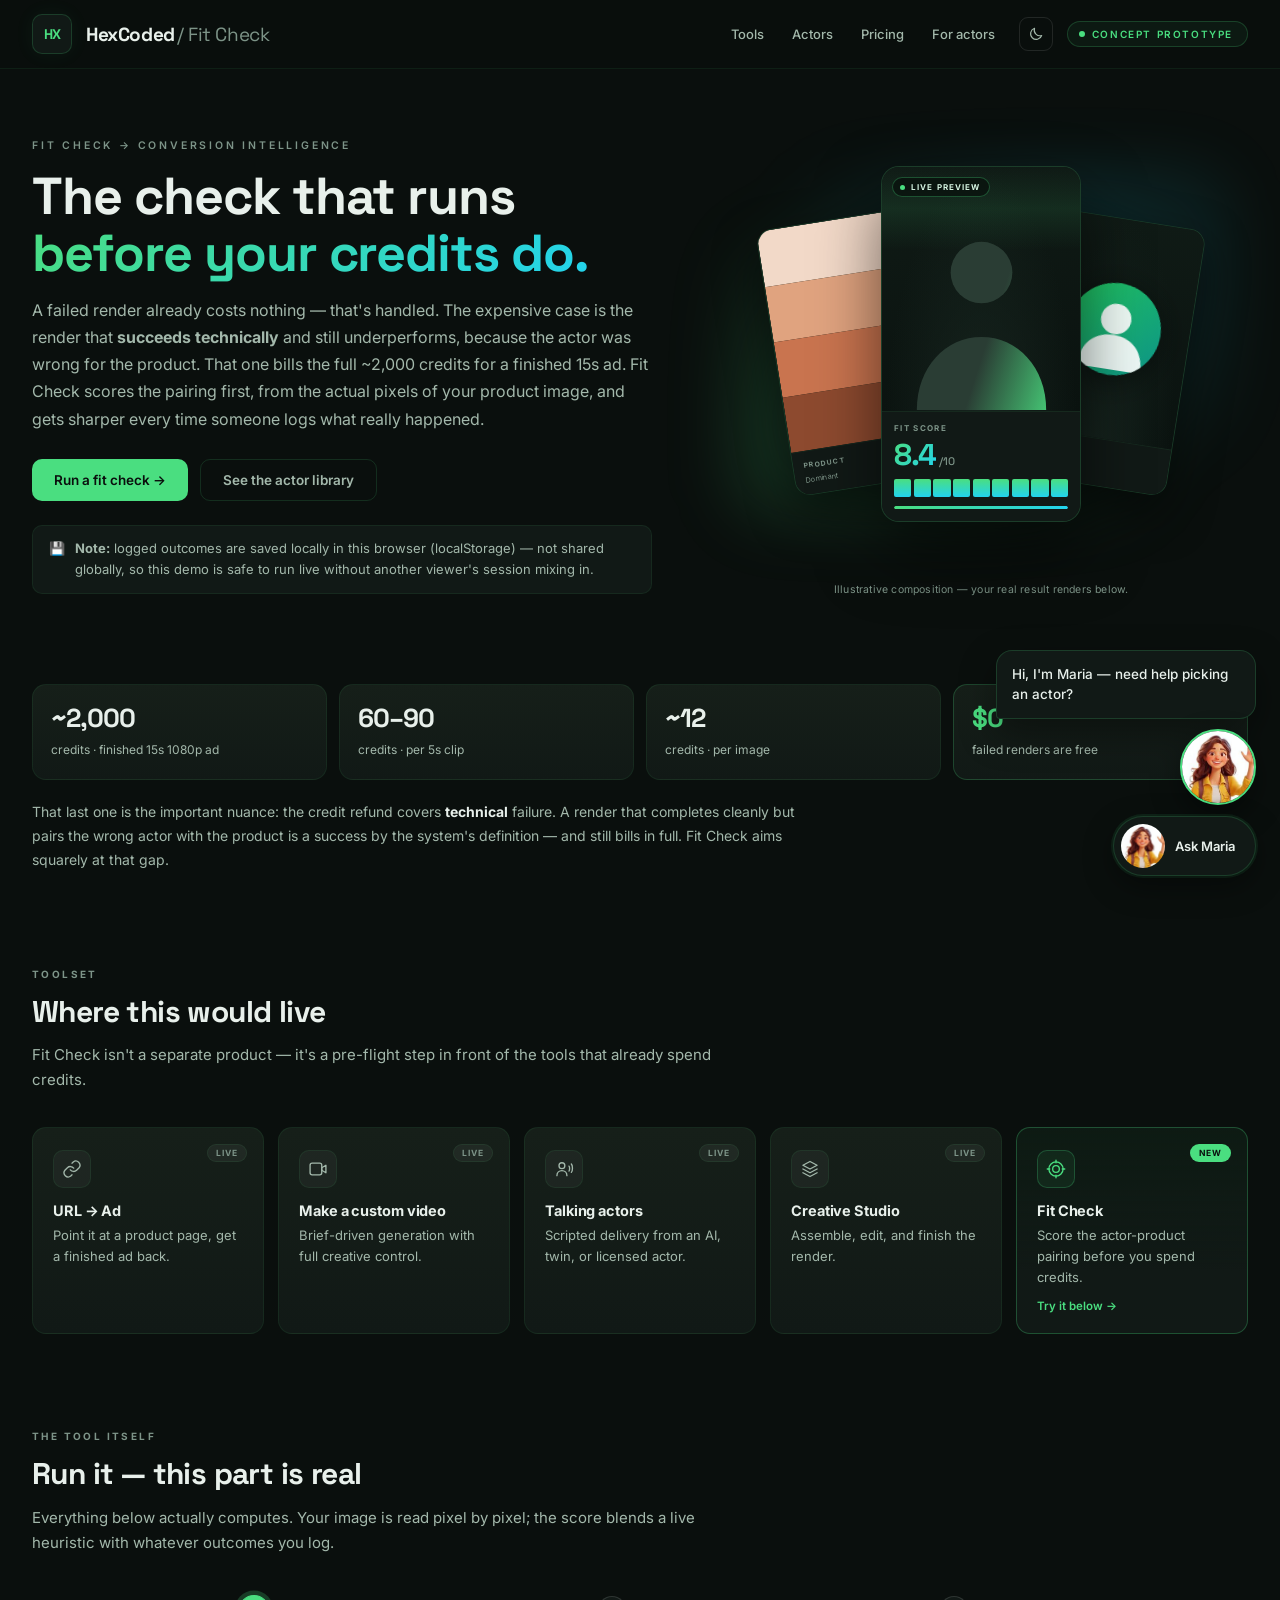
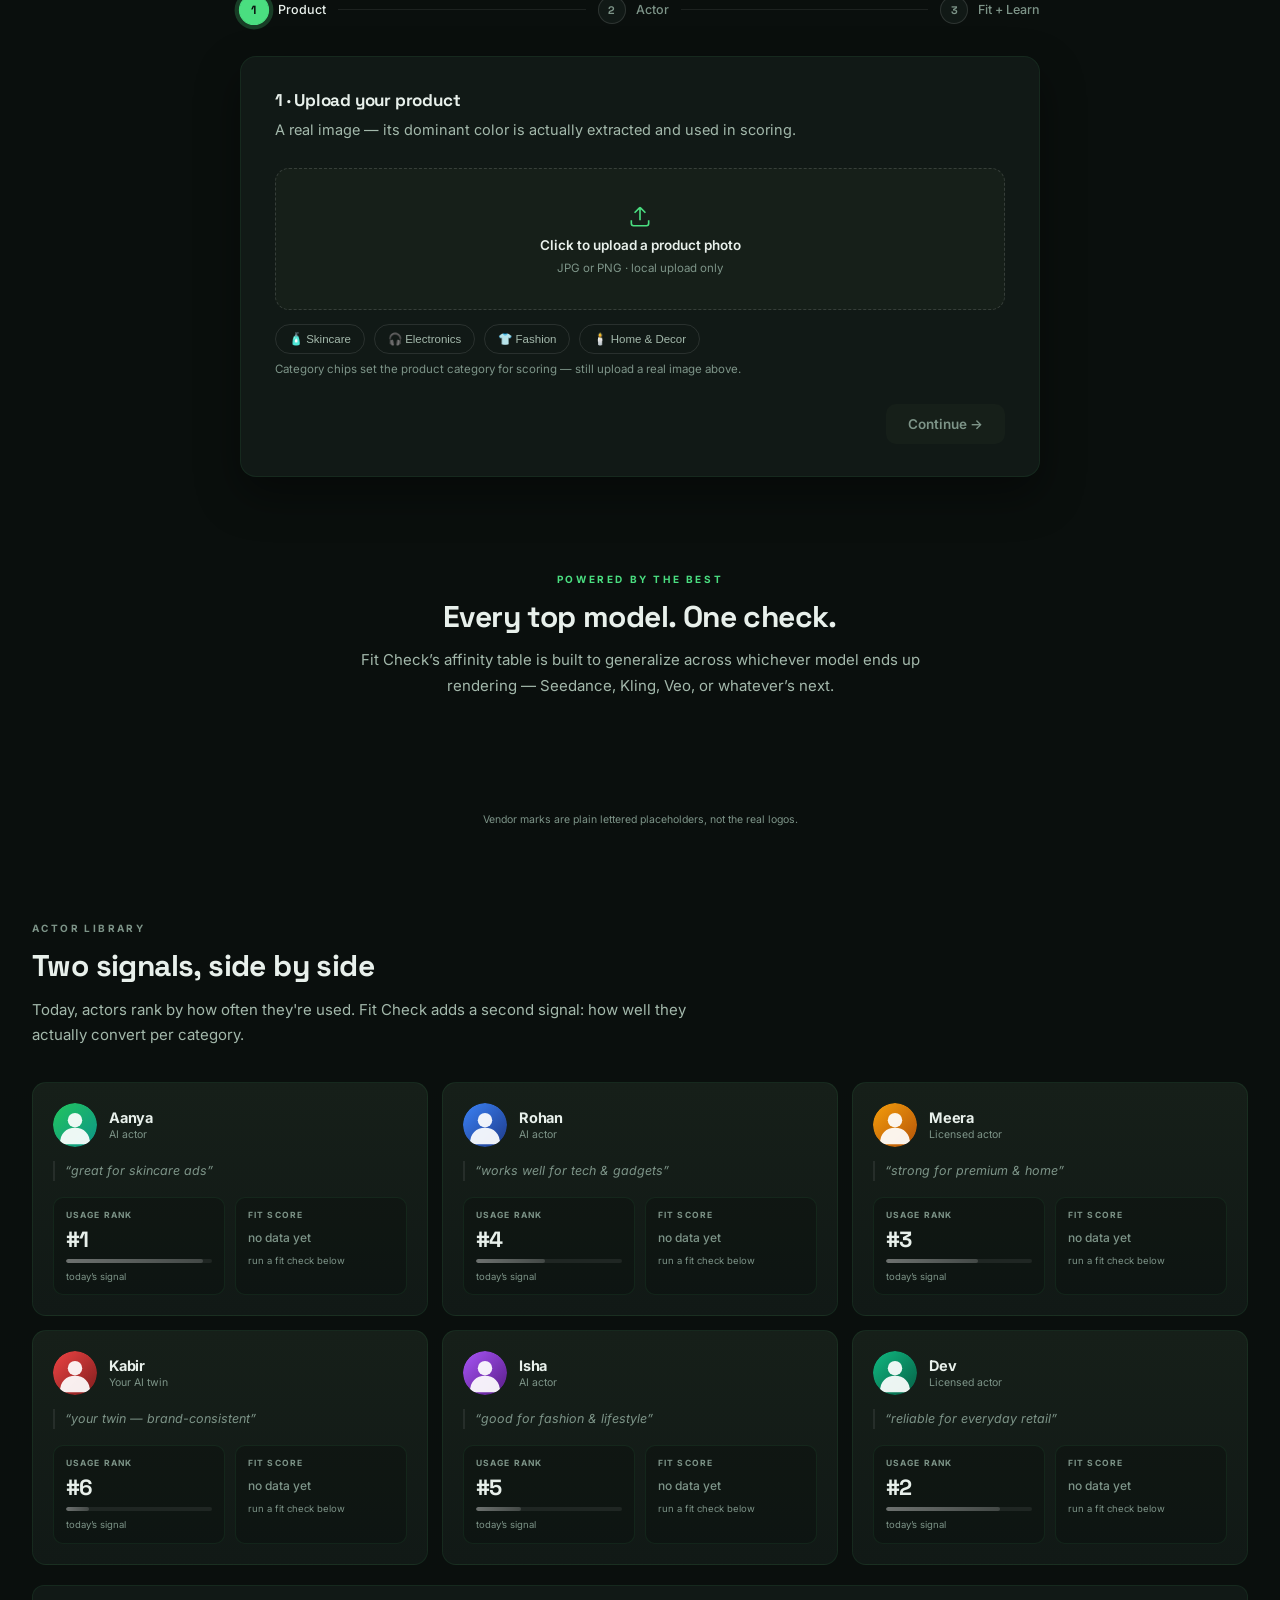
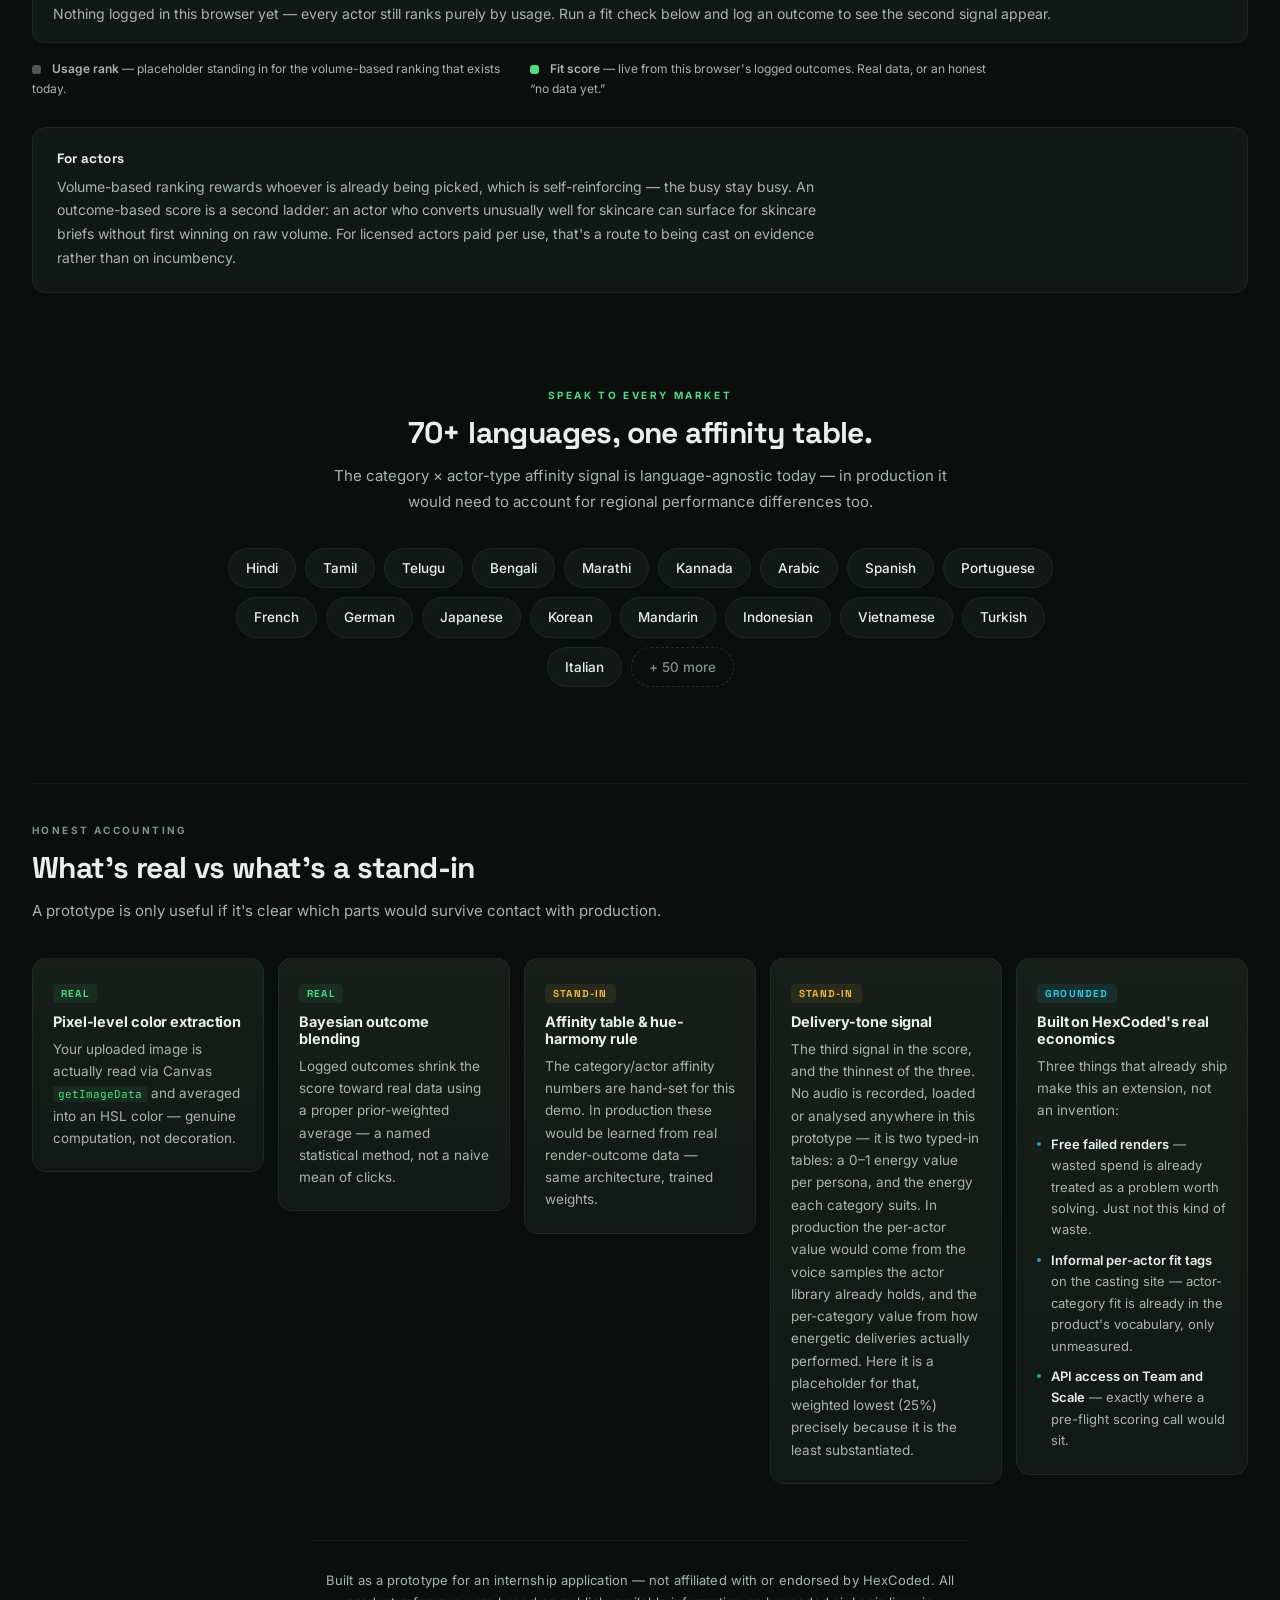
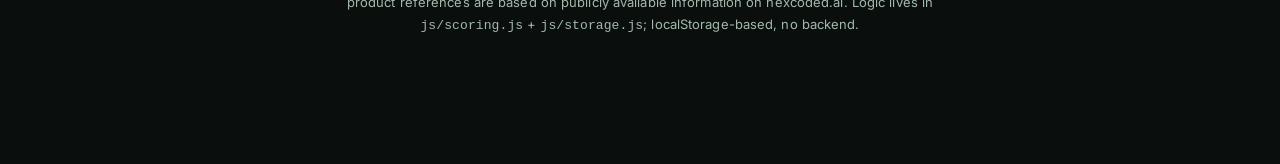
==== commit e518b249: "Add delivery-tone as a third scoring signal Blends a delivery-tone/energy signal alongside colour ha" ====
--- a/index.html
+++ b/index.html
@@ -319,7 +319,11 @@
               <div class="ev-label">Category × actor affinity</div>
               <div class="ev-val" id="evAffinity">—</div>
             </div>
-            <div class="ev-note">Real pixel data from your upload + a curated affinity table — not a hash or a random number.</div>
+            <div class="ev-row">
+              <div class="ev-label">Delivery-tone signal</div>
+              <div class="ev-val" id="evDelivery">—</div>
+            </div>
+            <div class="ev-note">Real pixel data from your upload, plus two hand-set tables (affinity and delivery tone) — not a hash or a random number.</div>
           </div>
 
           <div class="score-block">
@@ -624,6 +628,11 @@
         <div class="how-p">The category/actor affinity numbers are hand-set for this demo. In production these would be learned from real render-outcome data — same architecture, trained weights.</div>
       </div>
       <div class="how-card">
+        <div class="how-num how-num--standin">Stand-in</div>
+        <div class="how-h">Delivery-tone signal</div>
+        <div class="how-p">The third signal in the score, and the thinnest of the three. No audio is recorded, loaded or analysed anywhere in this prototype — it is two typed-in tables: a 0–1 energy value per persona, and the energy each category suits. In production the per-actor value would come from the voice samples the actor library already holds, and the per-category value from how energetic deliveries actually performed. Here it is a placeholder for that, weighted lowest (25%) precisely because it is the least substantiated.</div>
+      </div>
+      <div class="how-card">
         <div class="how-num how-num--grounded">Grounded</div>
         <div class="how-h">Built on HexCoded's real economics</div>
         <div class="how-p">Three things that already ship make this an extension, not an invention:</div>
--- a/style.css
+++ b/style.css
@@ -836,6 +836,11 @@
 .actor-avatar svg { width: 100%; height: 100%; display: block; }
 .actor-name { font-weight: 600; font-size: 13px; }
 .actor-tag  { font-size: 10.5px; color: var(--text-3); margin-top: 2px; }
+.actor-delivery {
+  font-size: 9.5px; margin-top: 5px;
+  color: var(--accent); opacity: .85;
+  letter-spacing: .2px;
+}
 
 /* ══════════════════════════════════════════════════════════════════
    FORM HELPERS
@@ -1138,7 +1143,7 @@
 .how { padding-top: 40px; border-top: 1px solid var(--border); }
 .how-grid {
   display: grid;
-  grid-template-columns: repeat(4, 1fr);
+  grid-template-columns: repeat(auto-fit, minmax(215px, 1fr));
   gap: 14px;
   align-items: start;   /* cards size to their content, no dead space */
 }
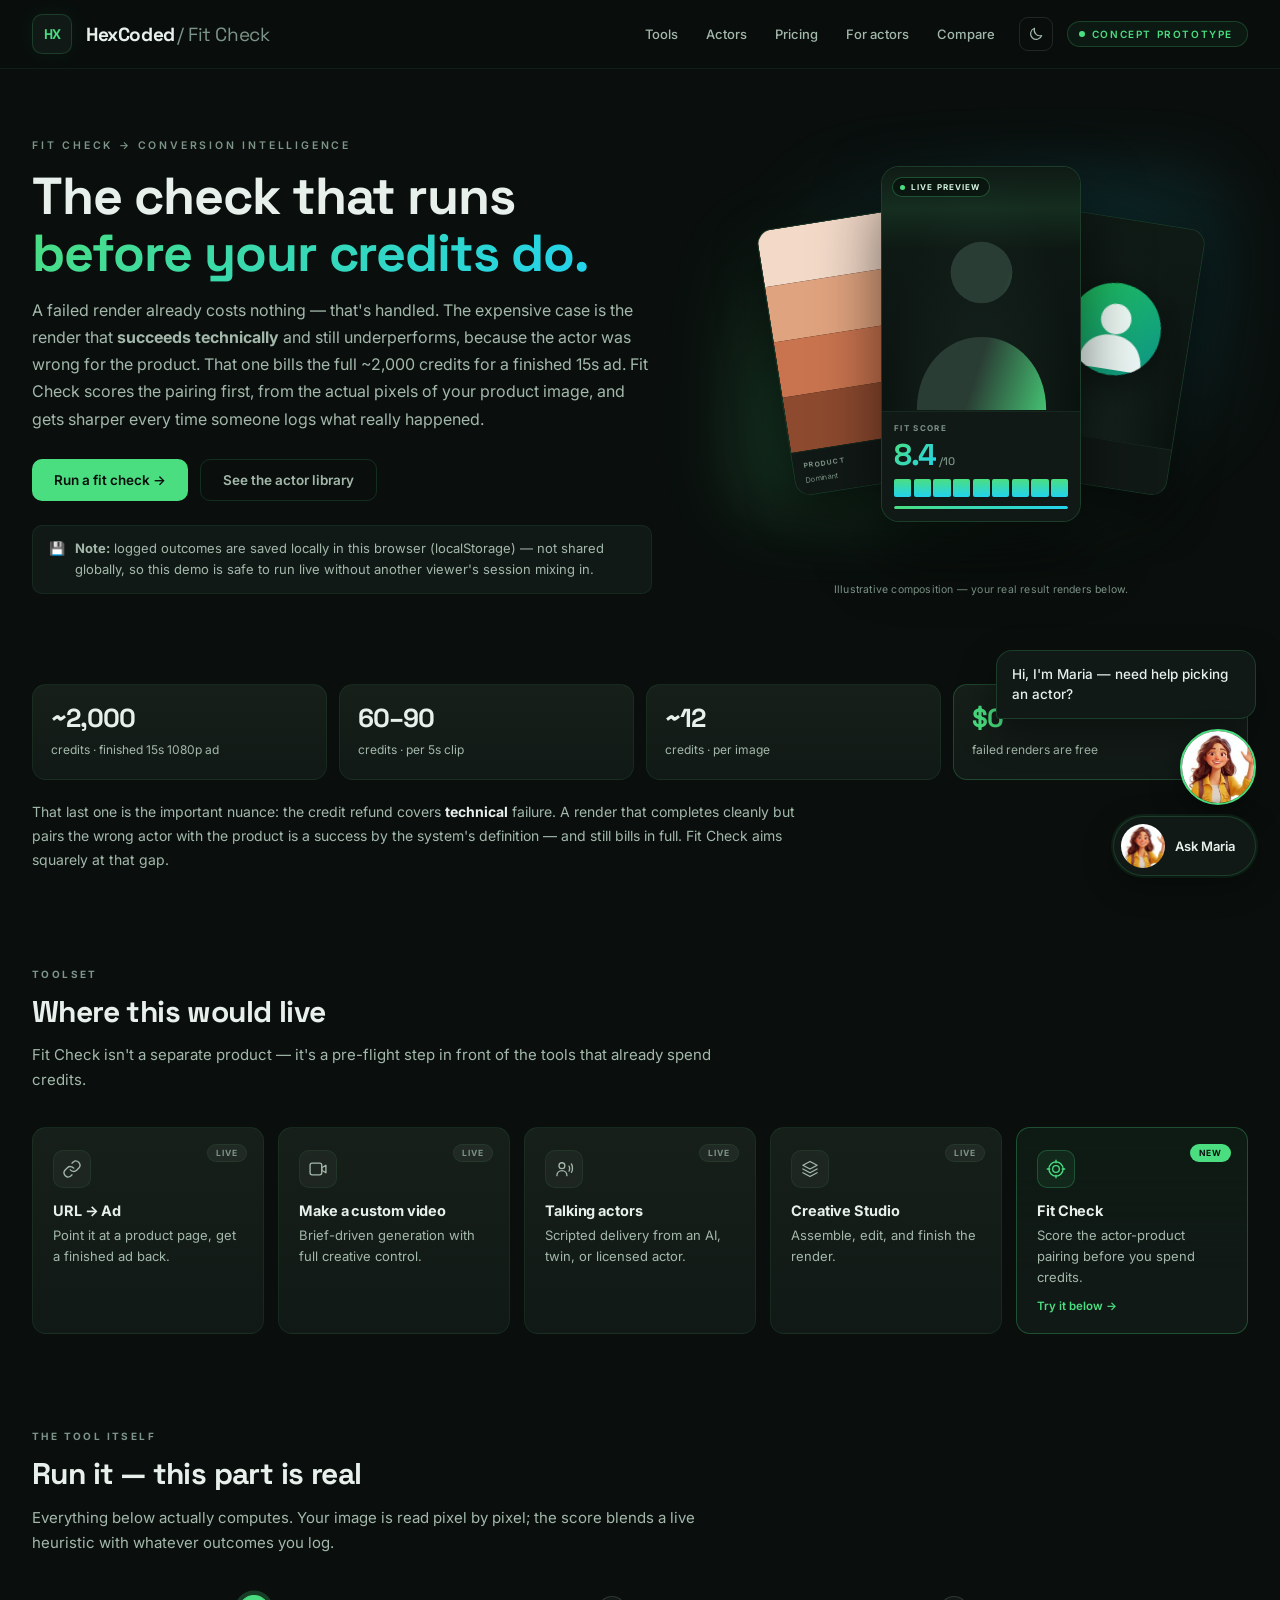
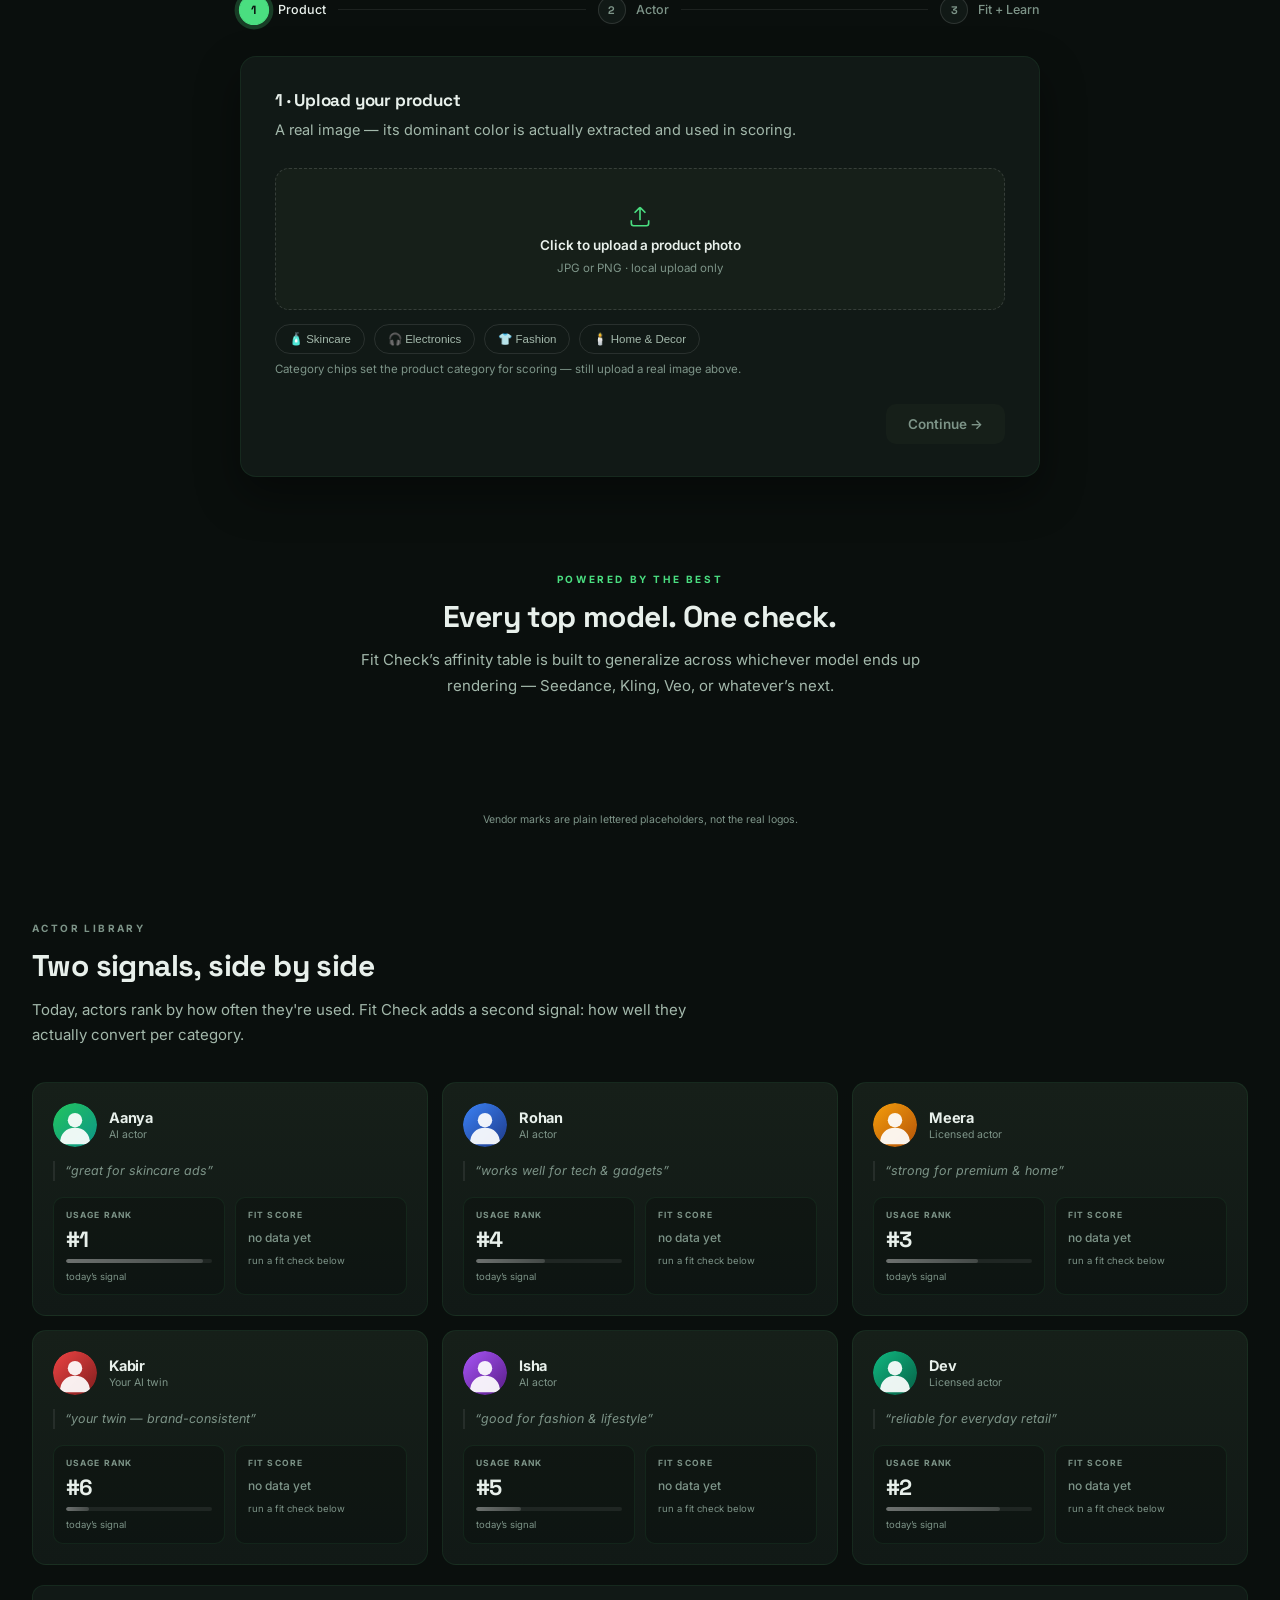
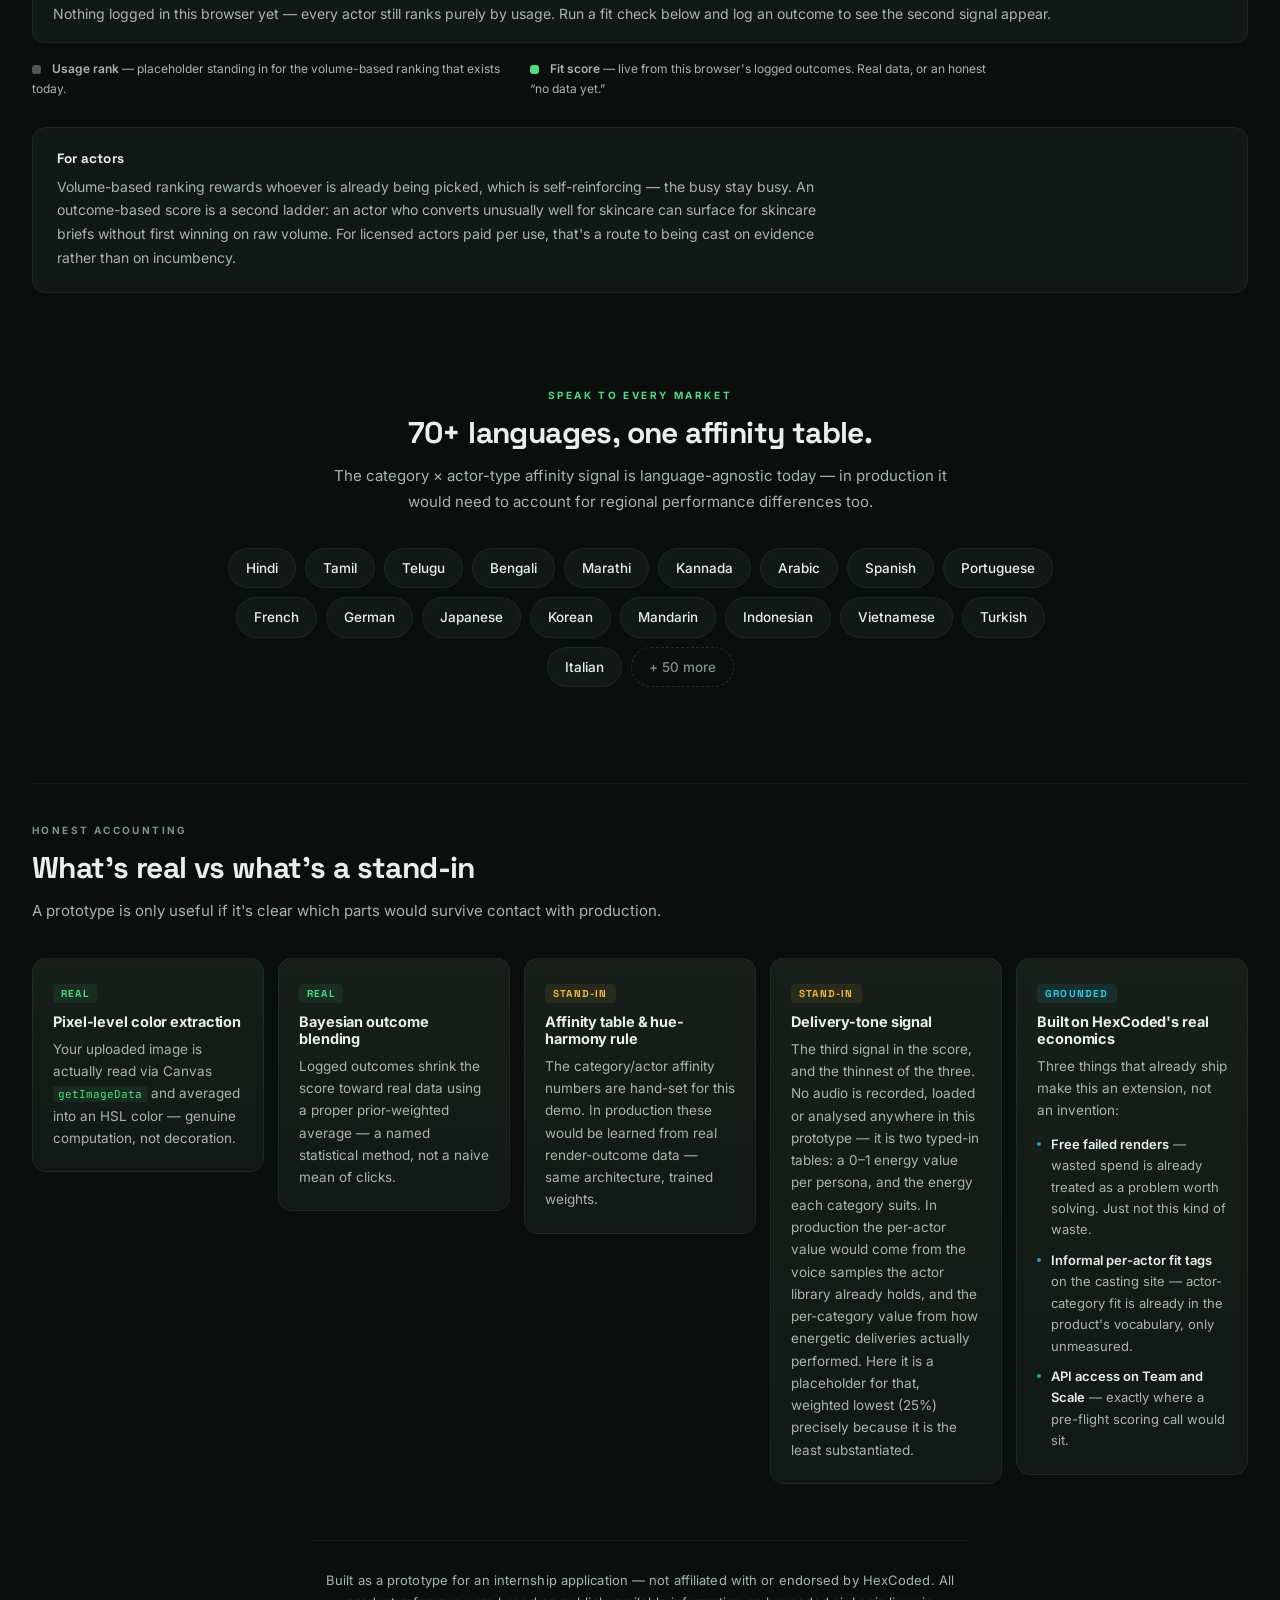
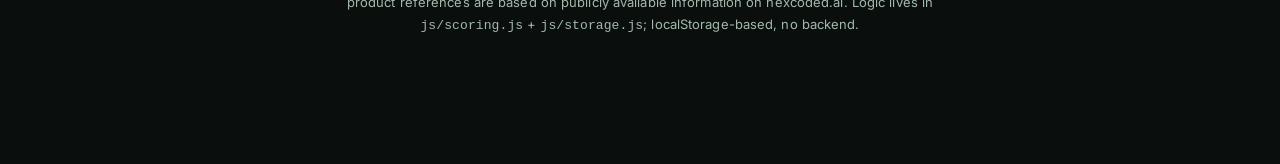
==== commit 87420fc1: "Add a competitive-landscape page competitors.html positions Fit Check against Arcads, HeyGen, Creati" ====
--- a/index.html
+++ b/index.html
@@ -37,6 +37,7 @@
       <a href="#actors">Actors</a>
       <a href="#pricing">Pricing</a>
       <a href="#for-actors">For actors</a>
+      <a href="competitors.html">Compare</a>
     </nav>
 
     <div class="header-actions">
--- a/style.css
+++ b/style.css
@@ -2181,6 +2181,138 @@
 }
 
 /* ══════════════════════════════════════════════════════════════════
+   COMPETITORS PAGE (competitors.html only)
+   Everything here is .compare- prefixed so it cannot reach the main
+   page. Colours, radii and spacing all resolve through existing tokens.
+   ══════════════════════════════════════════════════════════════════ */
+.compare-hero { margin-top: 56px; }
+.compare-h1 { font-size: clamp(28px, 3.4vw, 40px); }
+
+/* horizontal scroll only where the table genuinely needs it */
+.compare-scroll {
+  overflow-x: auto;
+  border: 1px solid var(--border);
+  border-radius: 14px;
+  background: var(--surface);
+}
+.compare-scroll:focus-visible { outline: none; box-shadow: 0 0 0 3px var(--accent-glow); }
+
+.compare-table {
+  width: 100%;
+  min-width: 860px;
+  border-collapse: collapse;
+  font-size: 12.5px;
+  line-height: 1.6;
+}
+.compare-caption {
+  caption-side: bottom;
+  padding: 12px 18px 14px;
+  text-align: left;
+  font-size: 11px;
+  color: var(--text-3);
+}
+.compare-table th,
+.compare-table td {
+  padding: 14px 16px;
+  text-align: left;
+  vertical-align: top;
+  border-bottom: 1px solid var(--border);
+}
+.compare-table thead th {
+  font-size: 9.5px;
+  letter-spacing: 1.2px;
+  text-transform: uppercase;
+  font-weight: 700;
+  color: var(--text-3);
+  background: var(--surface-2);
+  border-bottom: 1px solid var(--border-hl);
+  white-space: nowrap;
+}
+.compare-table tbody th { font-weight: 400; }
+.compare-table tbody tr:last-child th,
+.compare-table tbody tr:last-child td { border-bottom: none; }
+.compare-table td { color: var(--text-2); }
+
+.compare-name {
+  display: block;
+  font-family: 'Space Grotesk', sans-serif;
+  font-weight: 700; font-size: 14px;
+  color: var(--text);
+  letter-spacing: -.2px;
+}
+.compare-note {
+  display: block;
+  font-size: 10.5px; color: var(--text-3);
+  margin-top: 3px;
+}
+
+/* the row for the platform this prototype targets */
+.compare-row--us { background: color-mix(in srgb, var(--accent) 7%, transparent); }
+.compare-row--us td, .compare-row--us th { border-bottom-color: var(--border-hl); }
+.compare-tick {
+  display: inline-block;
+  margin-top: 5px;
+  font-size: 9.5px; font-weight: 700;
+  letter-spacing: .8px; text-transform: uppercase;
+  padding: 3px 8px; border-radius: 4px;
+  color: var(--accent);
+  background: color-mix(in srgb, var(--accent) 12%, transparent);
+}
+
+.compare-yes, .compare-no { white-space: nowrap; font-size: 17px; font-weight: 700; }
+.compare-yes { color: var(--accent); }
+.compare-no  { color: var(--text-3); opacity: .7; }
+.compare-yes-label {
+  display: block;
+  font-family: 'Inter', sans-serif;
+  font-size: 9.5px; font-weight: 700;
+  letter-spacing: .8px; text-transform: uppercase;
+  color: var(--accent);
+  margin-top: 4px;
+}
+
+.compare-foot {
+  margin-top: 18px;
+  max-width: 780px;
+  font-size: 13px; line-height: 1.7;
+  color: var(--text-2);
+}
+.compare-foot b { color: var(--text); font-weight: 700; }
+
+.compare-grid { grid-template-columns: repeat(auto-fit, minmax(215px, 1fr)); }
+
+.compare-gap { padding: 24px 26px; }
+.compare-p {
+  font-size: 14px; line-height: 1.75;
+  color: var(--text-2);
+}
+.compare-p + .compare-p { margin-top: 16px; }
+.compare-p b { color: var(--text); font-weight: 700; }
+.compare-p em { color: var(--text); font-style: italic; }
+
+.compare-back {
+  display: inline-block;
+  margin-top: 10px;
+  color: var(--accent);
+  text-decoration: none;
+  font-weight: 600;
+}
+.compare-back:hover { text-decoration: underline; text-underline-offset: 3px; }
+
+/* visually hidden, still announced by screen readers */
+.sr-only {
+  position: absolute; width: 1px; height: 1px;
+  padding: 0; margin: -1px; overflow: hidden;
+  clip: rect(0, 0, 0, 0); white-space: nowrap; border: 0;
+}
+
+@media (max-width: 700px) {
+  .compare-gap { padding: 18px 16px; }
+  .compare-p { font-size: 13.5px; }
+}
+
+
+/* ══════════════════════════════════════════════════════════════════
    TOAST
    ══════════════════════════════════════════════════════════════════ */
 .toast {
